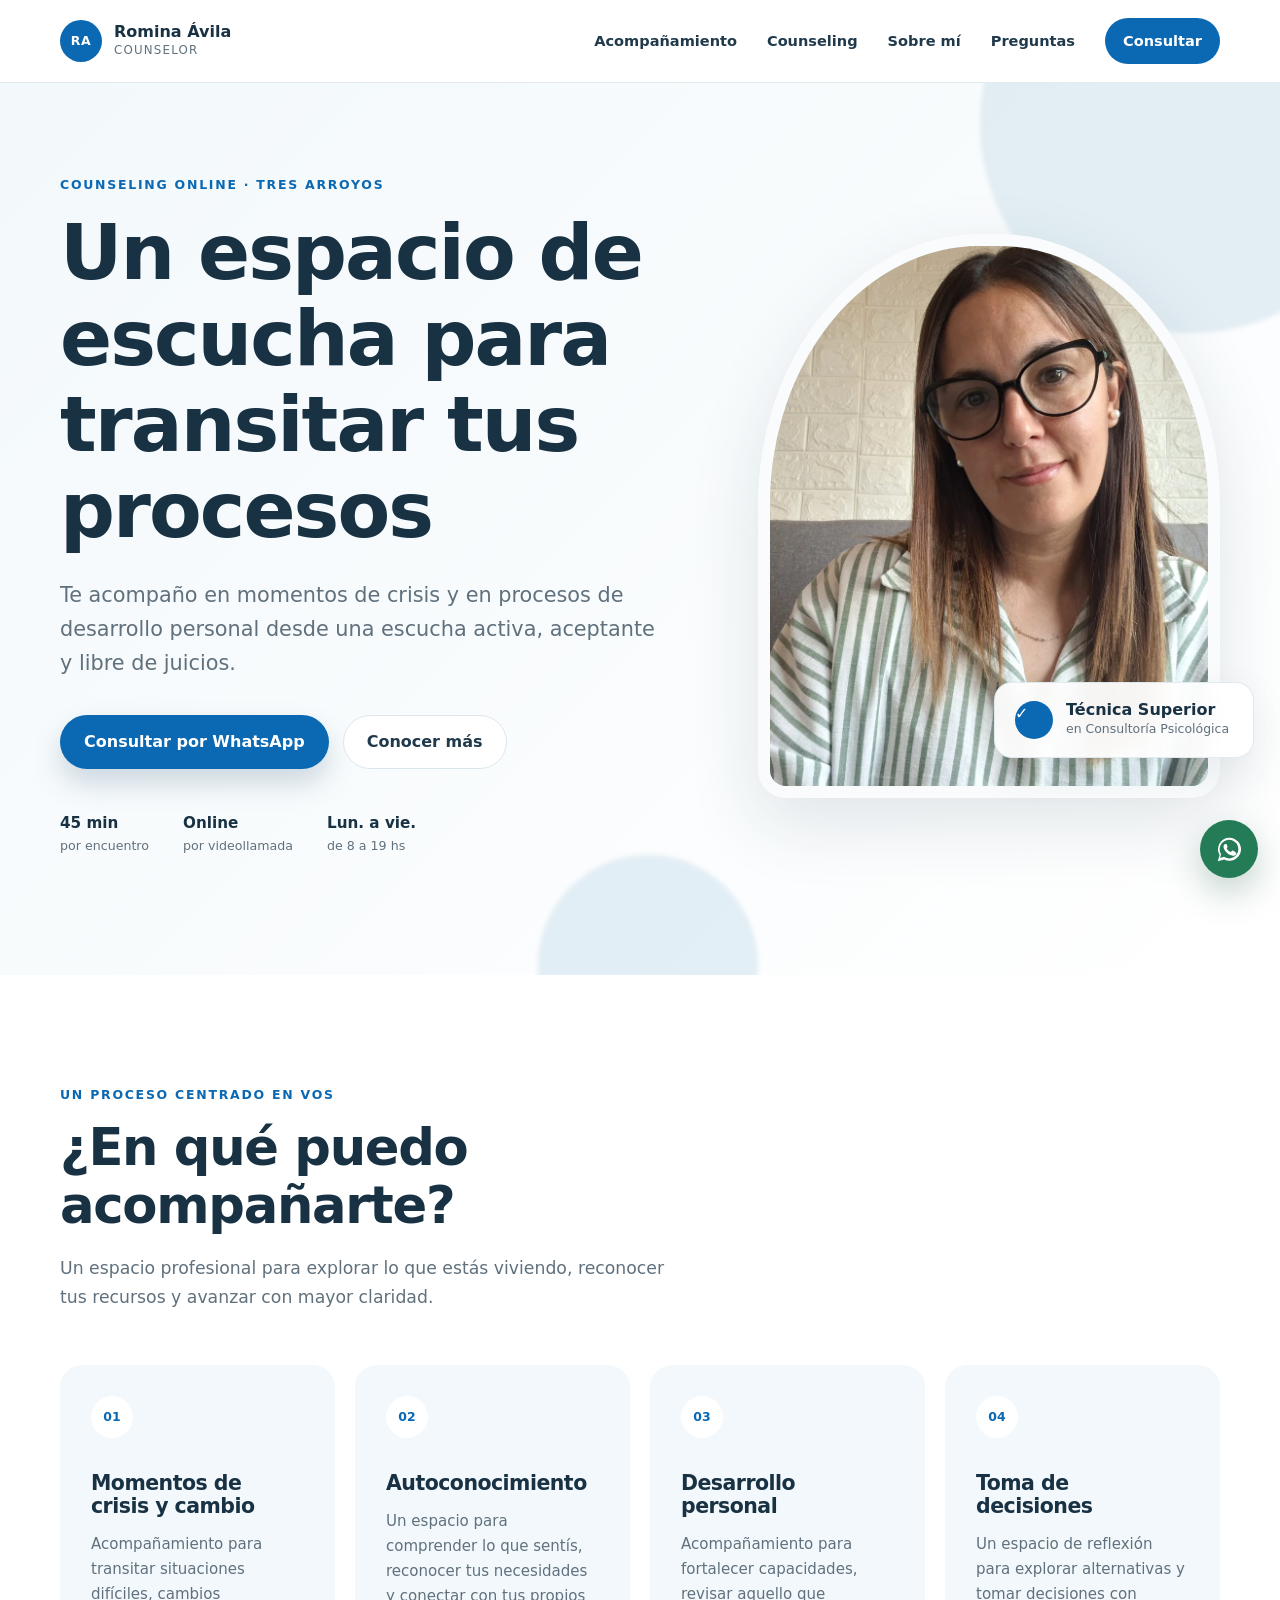
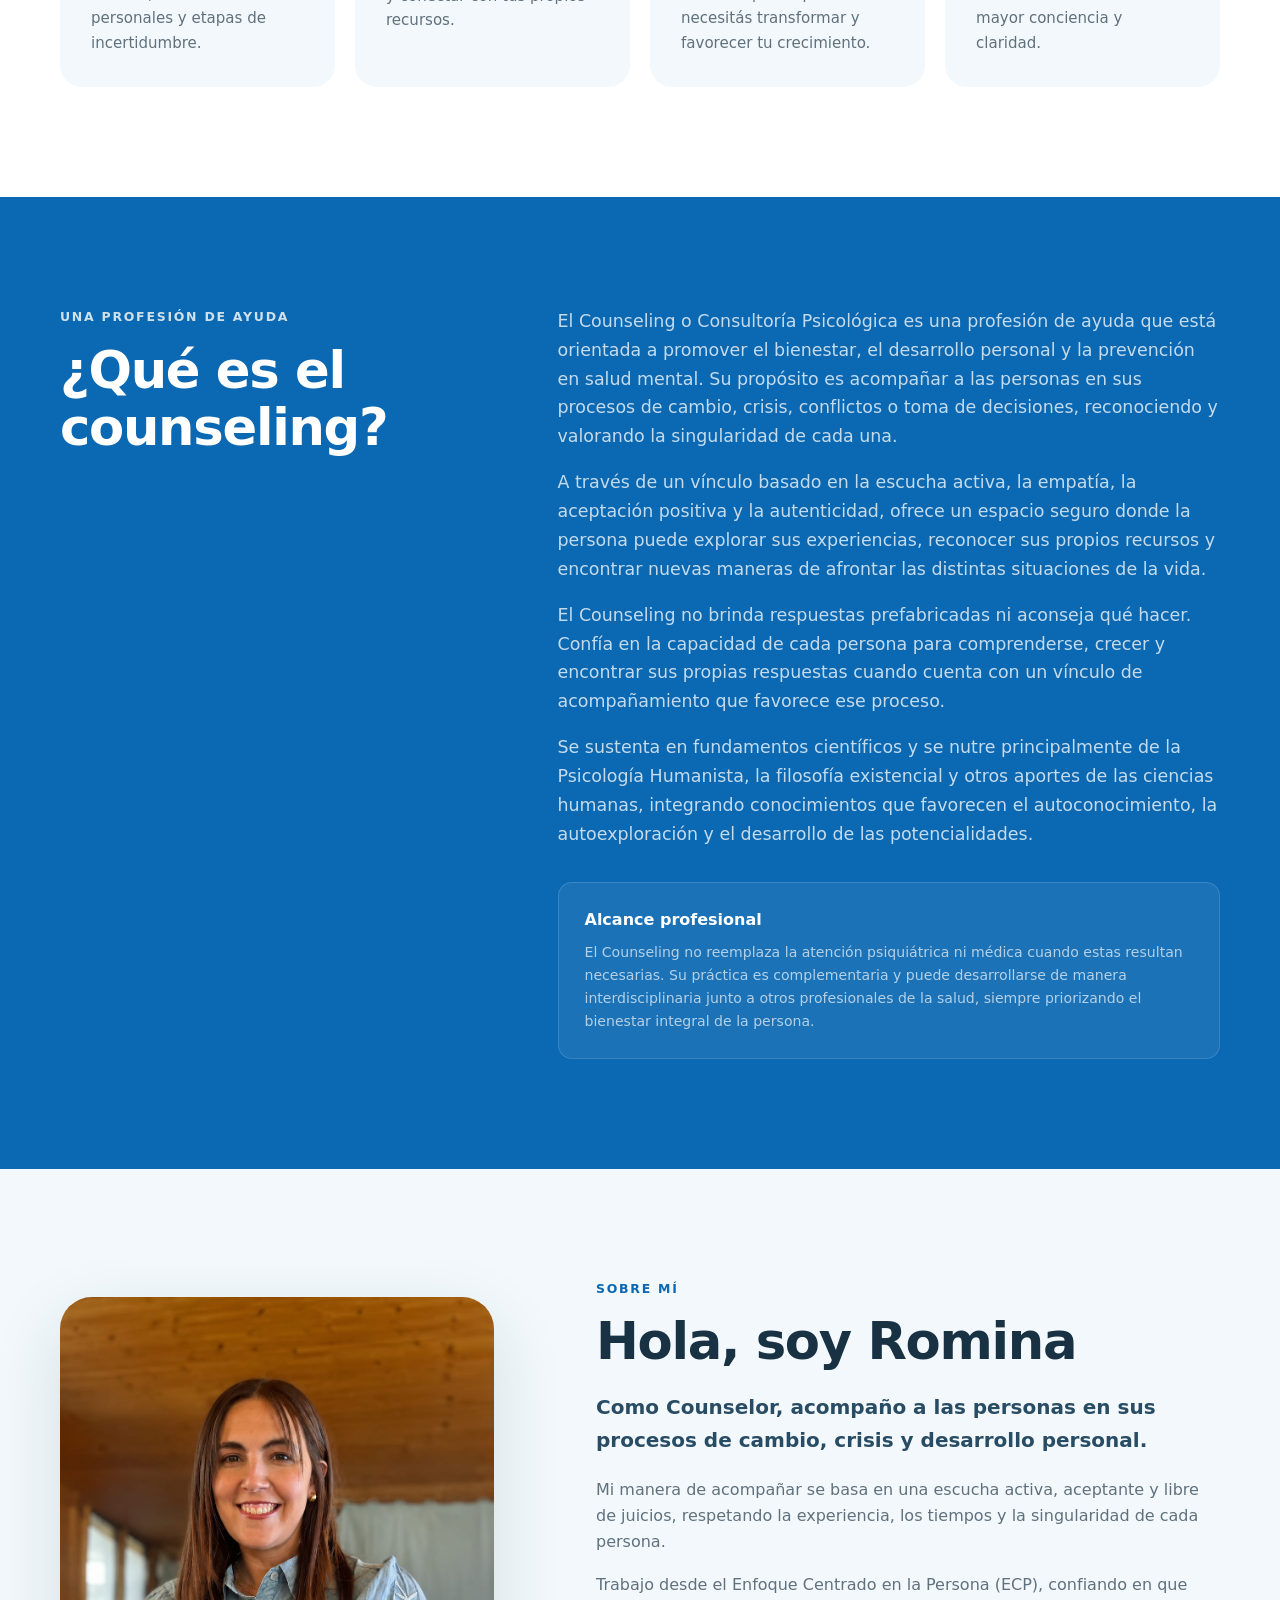
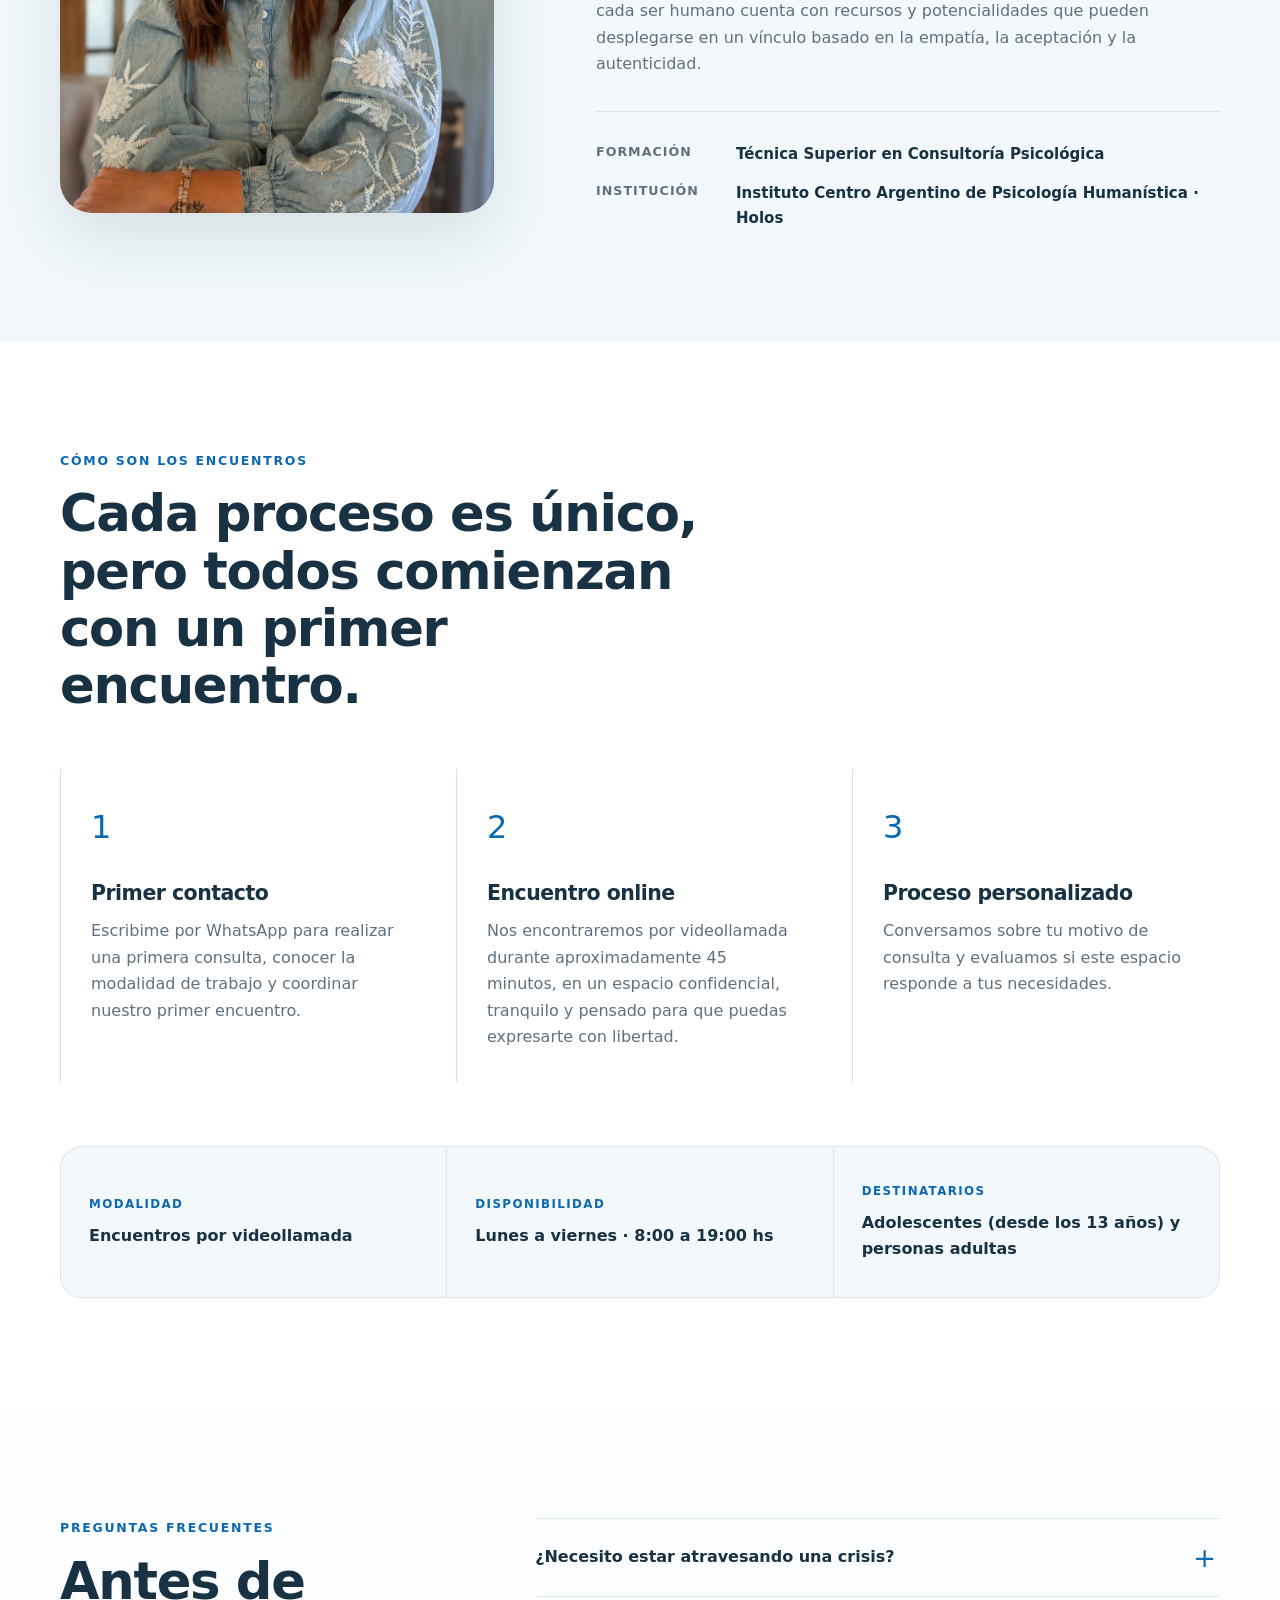
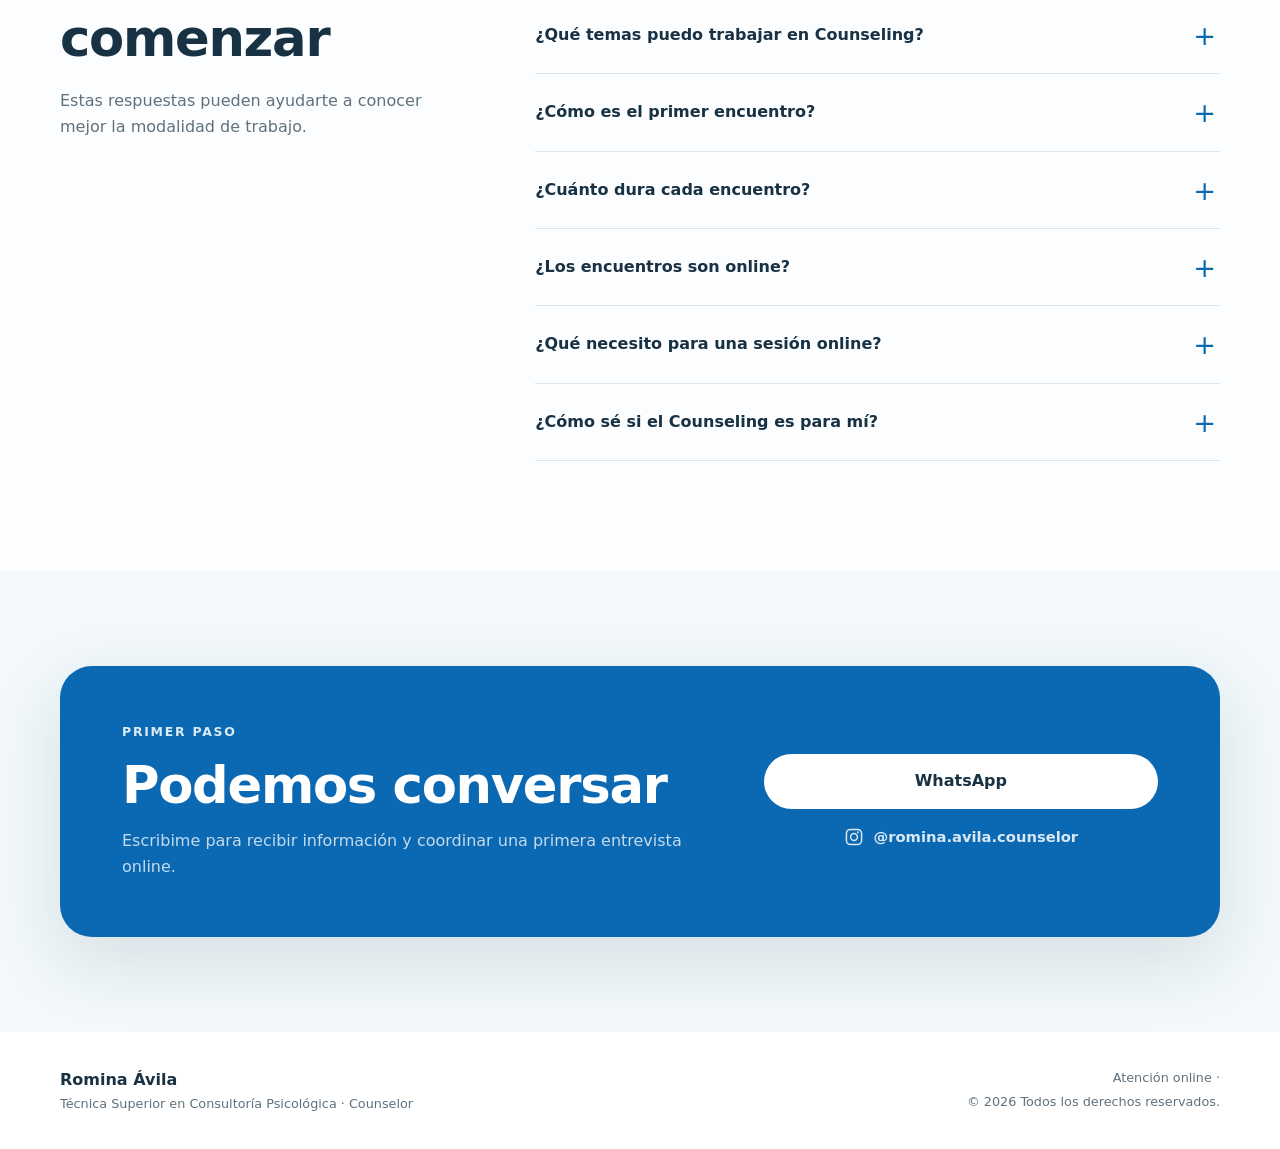
==== index.html @ b2a923d4 ""actualizacion foto"" ====
<!doctype html>
<html lang="es">

<head>
  <meta charset="utf-8">
  <meta name="viewport" content="width=device-width, initial-scale=1">
  <meta name="description"
    content="Romina Ávila, Counselor. Acompañamiento online desde el Enfoque Centrado en la Persona para procesos de crisis, autoconocimiento y desarrollo personal.">
  <meta name="theme-color" content="#315b78">

  <title>Romina Ávila | Counselor</title>

  <meta property="og:title" content="Romina Ávila | Counselor">
  <meta property="og:description"
    content="Un espacio de escucha activa, aceptante y libre de juicios. Encuentros online de 45 minutos.">
  <meta property="og:type" content="website">
  <meta property="og:image" content="assets/romina-avila.webp">

  <link rel="preload" href="assets/romina-avila.webp" as="image" type="image/webp">
  <link rel="stylesheet" href="styles.css">
  <script src="script.js" defer></script>
</head>

<body>
  <a class="skip-link" href="#contenido">Saltar al contenido</a>

  <header class="site-header" id="inicio">
    <div class="container nav-wrap">
      <a class="brand" href="#inicio" aria-label="Ir al inicio">
        <span class="brand-mark" aria-hidden="true">RA</span>
        <span>
          <strong>Romina Ávila</strong>
          <small>Counselor</small>
        </span>
      </a>

      <button class="menu-button" type="button" aria-expanded="false" aria-controls="main-nav">
        <span class="sr-only">Abrir menú</span>
        <span></span><span></span><span></span>
      </button>

      <nav class="main-nav" id="main-nav" aria-label="Navegación principal">
        <a href="#acompanamiento">Acompañamiento</a>
        <a href="#counseling">Counseling</a>
        <a href="#sobre-mi">Sobre mí</a>
        <a href="#preguntas">Preguntas</a>
        <a class="nav-cta"
          href="https://wa.me/5492983340798?text=Hola%20Romina%2C%20vi%20tu%20p%C3%A1gina%20y%20quisiera%20recibir%20informaci%C3%B3n%20sobre%20los%20encuentros%20de%20counseling."
          target="_blank" rel="noopener">Consultar</a>
      </nav>
    </div>
  </header>

  <main id="contenido">
    <section class="hero">
      <div class="hero-glow hero-glow-one" aria-hidden="true"></div>
      <div class="hero-glow hero-glow-two" aria-hidden="true"></div>

      <div class="container hero-grid">
        <div class="hero-copy">
          <p class="eyebrow">Counseling online · Tres Arroyos</p>
          <h1>Un espacio de escucha para transitar tus procesos</h1>
          <p class="hero-lead">
            Te acompaño en momentos de crisis y en procesos de desarrollo personal
            desde una escucha activa, aceptante y libre de juicios.
          </p>

          <div class="hero-actions">
            <a class="button button-primary"
              href="https://wa.me/5492983340798?text=Hola%20Romina%2C%20vi%20tu%20p%C3%A1gina%20y%20quisiera%20recibir%20informaci%C3%B3n%20sobre%20los%20encuentros%20de%20counseling."
              target="_blank" rel="noopener">
              Consultar por WhatsApp
            </a>
            <a class="button button-secondary" href="#counseling">Conocer más</a>
          </div>

          <ul class="hero-facts" aria-label="Información de los encuentros">
            <li><strong>45 min</strong><span>por encuentro</span></li>
            <li><strong>Online</strong><span>por videollamada</span></li>
            <li><strong>Lun. a vie.</strong><span>de 8 a 19 hs</span></li>
          </ul>
        </div>

        <div class="hero-photo-wrap">
          <div class="photo-frame">
            <img src="assets/romina-avila.webp" alt="Retrato profesional de Romina Ávila" width="900" height="1200">
          </div>
          <div class="credential-card">
            <span class="credential-icon" aria-hidden="true">✓</span>
            <div>
              <strong>Técnica Superior</strong>
              <span>en Consultoría Psicológica</span>
            </div>
          </div>
        </div>
      </div>
    </section>

    <section class="section" id="acompanamiento">
      <div class="container">
        <div class="section-heading">
          <p class="eyebrow">Un proceso centrado en vos</p>
          <h2>¿En qué puedo acompañarte?</h2>
          <p>
            Un espacio profesional para explorar lo que estás viviendo,
            reconocer tus recursos y avanzar con mayor claridad.
          </p>
        </div>

        <div class="cards-grid">
          <article class="support-card">
            <span class="card-number">01</span>
            <h3>Momentos de crisis y cambio</h3>
            <p>Acompañamiento para transitar situaciones difíciles, cambios personales y etapas de incertidumbre.</p>
          </article>

          <article class="support-card">
            <span class="card-number">02</span>
            <h3>Autoconocimiento</h3>
            <p>Un espacio para comprender lo que sentís, reconocer tus necesidades y conectar con tus propios recursos.
            </p>
          </article>

          <article class="support-card">
            <span class="card-number">03</span>
            <h3>Desarrollo personal</h3>
            <p>Acompañamiento para fortalecer capacidades, revisar aquello que necesitás transformar y favorecer tu
              crecimiento.</p>
          </article>

          <article class="support-card">
            <span class="card-number">04</span>
            <h3>Toma de decisiones</h3>
            <p>Un espacio de reflexión para explorar alternativas y tomar decisiones con mayor conciencia y claridad.
            </p>
          </article>
        </div>
      </div>
    </section>

    <section class="section counseling-section" id="counseling">
      <div class="container counseling-grid">
        <div>
          <p class="eyebrow">Una profesión de ayuda</p>
          <h2>¿Qué es el counseling?</h2>
        </div>

        <div class="counseling-copy">
          <p>
            El Counseling o Consultoría Psicológica es una profesión de ayuda que está orientada a promover el
            bienestar, el desarrollo personal y la prevención en salud mental. Su propósito es acompañar a las personas
            en sus procesos de cambio, crisis, conflictos o toma de decisiones, reconociendo y valorando la singularidad
            de cada una.
          </p>
          <p>
            A través de un vínculo basado en la escucha activa, la empatía, la aceptación positiva y la autenticidad,
            ofrece un espacio seguro donde la persona puede explorar sus experiencias, reconocer sus propios recursos y
            encontrar nuevas maneras de afrontar las distintas situaciones de la vida.
          </p>
          <p>
            El Counseling no brinda respuestas prefabricadas ni aconseja qué hacer. Confía en la capacidad de cada
            persona para comprenderse, crecer y encontrar sus propias respuestas cuando cuenta con un vínculo de
            acompañamiento que favorece ese proceso.
          </p>
          <p>
            Se sustenta en fundamentos científicos y se nutre principalmente de la Psicología Humanista, la filosofía
            existencial y otros aportes de las ciencias humanas, integrando conocimientos que favorecen el
            autoconocimiento, la autoexploración y el desarrollo de las potencialidades.
          </p>

          <aside class="scope-note">
            <strong>Alcance profesional</strong>
            <p>El Counseling no reemplaza la atención psiquiátrica ni médica cuando estas
              resultan necesarias. Su práctica es complementaria y puede desarrollarse de
              manera interdisciplinaria junto a otros profesionales de la salud, siempre
              priorizando el bienestar integral de la persona.</p>
          </aside>
        </div>
      </div>
    </section>

    <section class="section about-section" id="sobre-mi">
      <div class="container about-grid">
        <div class="about-photo">
          <img src="assets/sobre-mi.webp" alt="" width="900" height="1200" loading="lazy">
        </div>

        <div class="about-copy">
          <p class="eyebrow">Sobre mí</p>
          <h2>Hola, soy Romina</h2>
          <p class="about-intro">
            Como Counselor, acompaño a las personas en sus procesos de cambio, crisis
            y desarrollo personal.
          </p>
          <p>
            Mi manera de acompañar se basa en una escucha activa, aceptante y libre de
            juicios, respetando la experiencia, los tiempos y la singularidad de cada
            persona.
          </p>
          <p>
            Trabajo desde el Enfoque Centrado en la Persona (ECP), confiando en que
            cada ser humano cuenta con recursos y potencialidades que pueden
            desplegarse en un vínculo basado en la empatía, la aceptación y la
            autenticidad.
          </p>

          <div class="professional-data">
            <div>
              <span>Formación</span>
              <strong>Técnica Superior en Consultoría Psicológica</strong>
            </div>
            <div>
              <span>Institución</span>
              <strong>Instituto Centro Argentino de Psicología Humanística · Holos</strong>
            </div>

    </section>

    <section class="section process-section">
      <div class="container">
        <div class="section-heading">
          <p class="eyebrow">Cómo son los encuentros</p>
          <h2>Cada proceso es único, pero todos comienzan con un primer encuentro.</h2>
        </div>

        <div class="steps-grid">
          <article class="step">
            <span>1</span>
            <h3>Primer contacto</h3>
            <p>Escribime por WhatsApp para realizar una primera consulta, conocer la
              modalidad de trabajo y coordinar nuestro primer encuentro.</p>
          </article>
          <article class="step">
            <span>2</span>
            <h3>Encuentro online</h3>
            <p>Nos encontraremos por videollamada durante aproximadamente 45 minutos, en
              un espacio confidencial, tranquilo y pensado para que puedas expresarte con
              libertad.</p>
          </article>
          <article class="step">
            <span>3</span>
            <h3>Proceso personalizado</h3>
            <p>Conversamos sobre tu motivo de consulta y evaluamos si este espacio
              responde a tus necesidades.</p>
          </article>
        </div>

        <div class="availability">
          <div>
            <span class="availability-label">Modalidad</span>
            <strong>Encuentros por videollamada</strong>
          </div>
          <div>
            <span class="availability-label">Disponibilidad</span>
            <strong>Lunes a viernes · 8:00 a 19:00 hs</strong>
          </div>
          <div>
            <span class="availability-label">Destinatarios</span>
            <strong>Adolescentes (desde los 13 años) y personas adultas</strong>
          </div>
        </div>
      </div>
    </section>

    <section class="section faq-section" id="preguntas">
      <div class="container faq-grid">
        <div class="faq-intro">
          <p class="eyebrow">Preguntas frecuentes</p>
          <h2>Antes de comenzar</h2>
          <p>Estas respuestas pueden ayudarte a conocer mejor la modalidad de trabajo.</p>
        </div>

        <div class="faq-list">
          <details>
            <summary>¿Necesito estar atravesando una crisis?</summary>
            <p>No. No es necesario estar atravesando una crisis para iniciar un proceso de
              Counseling.
              También podés acercarte si deseas conocerte mejor, desarrollar tus recursos
              personales, fortalecer tu autoestima, mejorar tus vínculos, tomar una decisión
              importante o simplemente habitar un espacio para reflexionar sobre distintos
              aspectos de tu vida.</p>
          </details>

          <details>
            <summary>¿Qué temas puedo trabajar en Counseling?</summary>
            <p>Podes trabajar todo aquello que hoy esté generando malestar, dudas o
              simplemente el deseo de producir un cambio en tu vida.
              Algunos ejemplos son: cambios personales o laborales, conflictos en los
              vínculos, crisis vitales, procesos de duelo, autoestima, toma de decisiones,
              manejo de emociones, desarrollo personal o situaciones que necesiten un
              espacio de escucha y reflexión.
              Cada proceso es único y se adapta a las necesidades de quien consulta.</p>
          </details>

          <details>
            <summary>¿Cómo es el primer encuentro?</summary>
            <p>El primer encuentro es gratuito. Es un espacio para conocernos.
              Podrás contarme qué te está pasando, qué te motivó a consultar y qué esperás
              de este proceso. También será una oportunidad para que puedas conocer mi
              forma de trabajar y resolver todas las dudas que tengas.
              No necesitás preparar nada ni saber exactamente qué decir.</p>
          </details>
          <details>
            <summary>¿Cuánto dura cada encuentro?</summary>
            <p>Cada encuentro dura aproximadamente 45 minutos.</p>
          </details>
          <details>
            <summary>¿Los encuentros son online?</summary>
            <p>Sí. Actualmente los encuentros se realizan únicamente de manera online
              mediante videollamada.
              Esta modalidad permite que puedas acceder al acompañamiento desde
              cualquier lugar, conservando la misma calidad del vínculo y la confidencialidad
              del espacio.</p>
          </details>
          <details>
            <summary>¿Qué necesito para una sesión online?</summary>
            <p>Solo necesitás un dispositivo con conexión a internet, un lugar tranquilo donde
              puedas hablar con privacidad y un momento en el que puedas dedicarte a vos.</p>
          </details>
          <details>
            <summary>¿Cómo sé si el Counseling es para mí?</summary>
            <p>Si sentís que hay algo en tu vida que te gustaría comprender mejor, atravesar
              de otra manera o simplemente necesitás un espacio donde sentirte escuchado,
              el Counseling puede ser para vos.
              No hace falta tener todas las respuestas ni saber exactamente qué necesitás. A
              veces, dar el primer paso es simplemente animarte a conversar.</p>
          </details>

        </div>
      </div>
    </section>

    <section class="contact-section" id="contacto">
      <div class="container contact-card">
        <div>
          <p class="eyebrow eyebrow-light">Primer paso</p>
          <h2>Podemos conversar</h2>
          <p>
            Escribime para recibir información y coordinar una primera entrevista online.
          </p>
        </div>

        <div class="contact-actions">
          <a class="button button-light"
            href="https://wa.me/5492983340798?text=Hola%20Romina%2C%20vi%20tu%20p%C3%A1gina%20y%20quisiera%20recibir%20informaci%C3%B3n%20sobre%20los%20encuentros%20de%20counseling."
            target="_blank" rel="noopener">
            WhatsApp
          </a>
          <a class="instagram-link" href="https://www.instagram.com/romina.avila.counselor/" target="_blank"
            rel="noopener">
            <svg viewBox="0 0 24 24" aria-hidden="true">
              <path
                d="M7.75 2h8.5A5.75 5.75 0 0 1 22 7.75v8.5A5.75 5.75 0 0 1 16.25 22h-8.5A5.75 5.75 0 0 1 2 16.25v-8.5A5.75 5.75 0 0 1 7.75 2Zm0 1.8A3.95 3.95 0 0 0 3.8 7.75v8.5a3.95 3.95 0 0 0 3.95 3.95h8.5a3.95 3.95 0 0 0 3.95-3.95v-8.5a3.95 3.95 0 0 0-3.95-3.95h-8.5Zm8.95 1.35a1.15 1.15 0 1 1 0 2.3 1.15 1.15 0 0 1 0-2.3ZM12 7a5 5 0 1 1 0 10 5 5 0 0 1 0-10Zm0 1.8A3.2 3.2 0 1 0 12 15.2 3.2 3.2 0 0 0 12 8.8Z" />
            </svg>
            <span>@romina.avila.counselor</span>
          </a>
        </div>
      </div>
    </section>
  </main>

  <a class="whatsapp-float"
    href="https://wa.me/5492983340798?text=Hola%20Romina%2C%20vi%20tu%20p%C3%A1gina%20y%20quisiera%20recibir%20informaci%C3%B3n%20sobre%20los%20encuentros%20de%20counseling."
    target="_blank" rel="noopener" aria-label="Consultar por WhatsApp">
    <svg viewBox="0 0 32 32" aria-hidden="true">
      <path
        d="M16 3a12.6 12.6 0 0 0-10.9 19L3 29l7.2-2A12.7 12.7 0 1 0 16 3Zm0 22.9c-2 0-4-.6-5.7-1.6l-.4-.2-4.3 1.2 1.2-4.2-.3-.4A10.3 10.3 0 1 1 16 25.9Zm5.7-7.7c-.3-.2-1.9-.9-2.2-1-.3-.1-.5-.2-.7.2l-1 1.2c-.2.2-.4.2-.7.1a8.4 8.4 0 0 1-4.2-3.7c-.3-.5.3-.5.9-1.7.1-.2.1-.4 0-.6l-1-2.4c-.2-.5-.5-.5-.7-.5h-.6c-.2 0-.6.1-.9.4-.3.4-1.2 1.2-1.2 2.9s1.3 3.4 1.4 3.6c.2.2 2.5 3.8 6 5.3 2.2.9 3.1 1 4.2.8.7-.1 1.9-.8 2.2-1.5.3-.7.3-1.3.2-1.5-.1-.2-.4-.3-.7-.4Z" />
    </svg>
  </a>

  <footer class="site-footer">
    <div class="container footer-grid">
      <div>
        <strong>Romina Ávila</strong>
        <span>Técnica Superior en Consultoría Psicológica · Counselor</span>
      </div>
      <div>
        <span>Atención online · </span>
        <span>© <span id="year"></span> Todos los derechos reservados.</span>
      </div>
    </div>
  </footer>
</body>

</html>
---- styles.css ----
/* ==============================
   Romina Ávila · Sitio institucional
   ============================== */

:root {
  --blue-950: #183143;
  --blue-900: #203a4c;
  --blue-800: #294c65;
  --blue-700: #0b68b2;
  --blue-600: #0b68b2;
  --blue-200: #cfe1eb;
  --blue-100: #dceaf2;
  --blue-50: #f2f8fb;
  --white: #ffffff;
  --ink: #65b7ee;
  --muted: #60717d;
  --line: #dbe6ec;
  --shadow: 0 24px 70px rgba(32, 58, 76, 0.13);
  --shadow-soft: 0 15px 42px rgba(32, 58, 76, 0.08);
  --radius-lg: 32px;
  --radius-md: 22px;
  --radius-sm: 14px;
  --container: 1160px;
}

*,
*::before,
*::after {
  box-sizing: border-box;
}

html {
  scroll-behavior: smooth;
}

body {
  margin: 0;
  color: var(--ink);
  background: var(--white);
  font-family: Inter, ui-sans-serif, system-ui, -apple-system, BlinkMacSystemFont, "Segoe UI", sans-serif;
  line-height: 1.65;
  -webkit-font-smoothing: antialiased;
}

img {
  display: block;
  max-width: 100%;
}

a {
  color: inherit;
}

button,
a {
  -webkit-tap-highlight-color: transparent;
}

h1,
h2,
h3,
p {
  margin-top: 0;
}

h1,
h2,
h3 {
  color: var(--blue-950);
  line-height: 1.12;
  letter-spacing: -0.025em;
}

h1 {
  max-width: 780px;
  margin-bottom: 24px;
  font-size: clamp(2.8rem, 6vw, 5.7rem);
  font-weight: 720;
}

h2 {
  margin-bottom: 20px;
  font-size: clamp(2.15rem, 4vw, 3.8rem);
  font-weight: 700;
}

h3 {
  margin-bottom: 14px;
  font-size: 1.28rem;
}

p {
  color: var(--muted);
}

.container {
  width: min(calc(100% - 40px), var(--container));
  margin-inline: auto;
}

.section {
  padding: 110px 0;
}

.eyebrow {
  margin-bottom: 14px;
  color: var(--blue-700);
  font-size: 0.78rem;
  font-weight: 800;
  letter-spacing: 0.14em;
  text-transform: uppercase;
}

.eyebrow-light {
  color: var(--blue-100);
}

.sr-only {
  position: absolute;
  width: 1px;
  height: 1px;
  padding: 0;
  overflow: hidden;
  clip: rect(0, 0, 0, 0);
  white-space: nowrap;
  border: 0;
}

.skip-link {
  position: fixed;
  top: 10px;
  left: 10px;
  z-index: 999;
  padding: 10px 16px;
  color: var(--white);
  background: var(--blue-950);
  border-radius: 10px;
  transform: translateY(-150%);
}

.skip-link:focus {
  transform: translateY(0);
}

/* Header */

.site-header {
  position: sticky;
  top: 0;
  z-index: 100;
  border-bottom: 1px solid rgba(219, 230, 236, 0.78);
  background: rgba(255, 255, 255, 0.9);
  backdrop-filter: blur(16px);
}

.nav-wrap {
  min-height: 82px;
  display: flex;
  align-items: center;
  justify-content: space-between;
}

.brand {
  display: inline-flex;
  align-items: center;
  gap: 12px;
  color: var(--blue-950);
  text-decoration: none;
}

.brand-mark {
  width: 42px;
  height: 42px;
  display: grid;
  place-items: center;
  color: var(--white);
  background: var(--blue-700);
  border-radius: 50%;
  font-size: 0.78rem;
  font-weight: 800;
  letter-spacing: 0.05em;
}

.brand strong,
.brand small {
  display: block;
}

.brand strong {
  line-height: 1.2;
}

.brand small {
  color: var(--muted);
  font-size: 0.74rem;
  letter-spacing: 0.1em;
  text-transform: uppercase;
}

.main-nav {
  display: flex;
  align-items: center;
  gap: 30px;
}

.main-nav a {
  color: var(--blue-900);
  font-size: 0.91rem;
  font-weight: 650;
  text-decoration: none;
}

.main-nav a:not(.nav-cta):hover {
  color: var(--blue-600);
}

.main-nav .nav-cta {
  padding: 11px 18px;
  color: var(--white);
  background: var(--blue-700);
  border-radius: 999px;
}

.menu-button {
  display: none;
  width: 44px;
  height: 44px;
  border: 0;
  background: transparent;
  cursor: pointer;
}

.menu-button span:not(.sr-only) {
  width: 24px;
  height: 2px;
  display: block;
  margin: 5px auto;
  background: var(--blue-950);
  transition: transform 0.2s ease, opacity 0.2s ease;
}

/* Hero */

.hero {
  position: relative;
  overflow: hidden;
  padding: 92px 0 118px;
  background:
    linear-gradient(135deg, rgba(242, 248, 251, 0.95), rgba(255, 255, 255, 0.96));
}

.hero-grid {
  position: relative;
  z-index: 2;
  display: grid;
  grid-template-columns: 1.08fr 0.82fr;
  align-items: center;
  gap: clamp(50px, 7vw, 100px);
}

.hero-lead {
  max-width: 680px;
  margin-bottom: 34px;
  font-size: clamp(1.08rem, 2vw, 1.3rem);
}

.hero-actions {
  display: flex;
  flex-wrap: wrap;
  gap: 14px;
}

.button {
  min-height: 52px;
  display: inline-flex;
  align-items: center;
  justify-content: center;
  padding: 13px 23px;
  border: 1px solid transparent;
  border-radius: 999px;
  font-weight: 760;
  text-decoration: none;
  transition: transform 0.2s ease, box-shadow 0.2s ease, background 0.2s ease;
}

.button:hover {
  transform: translateY(-2px);
}

.button-primary {
  color: var(--white);
  background: var(--blue-700);
  box-shadow: 0 14px 28px rgba(49, 91, 120, 0.22);
}

.button-primary:hover {
  background: var(--blue-800);
  box-shadow: 0 18px 34px rgba(49, 91, 120, 0.3);
}

.button-secondary {
  color: var(--blue-900);
  background: var(--white);
  border-color: var(--line);
}

.hero-facts {
  display: flex;
  gap: 34px;
  margin: 42px 0 0;
  padding: 0;
  list-style: none;
}

.hero-facts li {
  display: grid;
}

.hero-facts strong {
  color: var(--blue-950);
  font-size: 0.95rem;
}

.hero-facts span {
  color: var(--muted);
  font-size: 0.79rem;
}

.hero-photo-wrap {
  position: relative;
}

.photo-frame {
  position: relative;
  aspect-ratio: 0.82;
  overflow: hidden;
  background: var(--blue-100);
  border: 12px solid rgba(255, 255, 255, 0.82);
  border-radius: 48% 48% 28px 28px;
  box-shadow: var(--shadow);
}

.photo-frame img {
  width: 100%;
  height: 100%;
  object-fit: cover;
  object-position: 50% 30%;
}

.credential-card {
  position: absolute;
  right: -34px;
  bottom: 40px;
  min-width: 260px;
  display: flex;
  align-items: center;
  gap: 13px;
  padding: 17px 20px;
  background: rgba(255, 255, 255, 0.94);
  border: 1px solid rgba(219, 230, 236, 0.84);
  border-radius: 18px;
  box-shadow: var(--shadow-soft);
  backdrop-filter: blur(10px);
}

.credential-icon {
  width: 38px;
  height: 38px;
  display: grid;
  flex: 0 0 auto;
  place-items: center;
  color: var(--white);
  background: var(--blue-700);
  border-radius: 50%;
  font-weight: 900;
}

.credential-card strong,
.credential-card span {
  display: block;
}

.credential-card strong {
  color: var(--blue-950);
  line-height: 1.2;
}

.credential-card div > span {
  color: var(--muted);
  font-size: 0.78rem;
}

.hero-glow {
  position: absolute;
  border-radius: 50%;
  filter: blur(2px);
  pointer-events: none;
}

.hero-glow-one {
  width: 420px;
  height: 420px;
  top: -170px;
  right: -120px;
  background: rgba(207, 225, 235, 0.54);
}

.hero-glow-two {
  width: 220px;
  height: 220px;
  bottom: -100px;
  left: 42%;
  background: rgba(220, 234, 242, 0.78);
}

/* Generic sections */

.section-heading {
  max-width: 700px;
  margin-bottom: 54px;
}

.section-heading > p:last-child {
  max-width: 620px;
  font-size: 1.08rem;
}

.cards-grid {
  display: grid;
  grid-template-columns: repeat(4, 1fr);
  gap: 20px;
}

.support-card {
  min-height: 290px;
  padding: 30px;
  background: var(--blue-50);
  border: 1px solid transparent;
  border-radius: var(--radius-md);
  transition: transform 0.25s ease, border-color 0.25s ease, box-shadow 0.25s ease;
}

.support-card:hover {
  transform: translateY(-5px);
  border-color: var(--blue-200);
  box-shadow: var(--shadow-soft);
}

.card-number {
  width: 42px;
  height: 42px;
  display: grid;
  place-items: center;
  margin-bottom: 34px;
  color: var(--blue-700);
  background: var(--white);
  border-radius: 50%;
  font-size: 0.78rem;
  font-weight: 850;
}

.support-card p {
  margin-bottom: 0;
  font-size: 0.94rem;
}

/* Counseling */

.counseling-section {
  color: var(--white);
  background: var(--blue-600);
}

.counseling-section h2 {
  color: var(--white);
}

.counseling-section .eyebrow {
  color: var(--blue-200);
}

.counseling-grid {
  display: grid;
  grid-template-columns: 0.75fr 1.25fr;
  gap: 100px;
}

.counseling-copy > p {
  color: rgba(255, 255, 255, 0.76);
  font-size: 1.09rem;
}

.scope-note {
  margin-top: 34px;
  padding: 24px 26px;
  background: rgba(255, 255, 255, 0.07);
  border: 1px solid rgba(255, 255, 255, 0.13);
  border-radius: var(--radius-sm);
}

.scope-note strong {
  color: var(--white);
}

.scope-note p {
  margin: 7px 0 0;
  color: rgba(255, 255, 255, 0.67);
  font-size: 0.88rem;
}

/* About */

.about-section {
  background: var(--blue-50);
}

.about-grid {
  display: grid;
  grid-template-columns: 0.82fr 1.18fr;
  align-items: center;
  gap: clamp(55px, 8vw, 110px);
}

.about-photo {
  aspect-ratio: 0.84;
  overflow: hidden;
  border-radius: var(--radius-lg);
  box-shadow: var(--shadow);
}

.about-photo img {
  width: 100%;
  height: 100%;
  object-fit: cover;
  object-position: 50% 27%;
}

.about-intro {
  color: var(--blue-800);
  font-size: 1.25rem;
  font-weight: 560;
}

.professional-data {
  display: grid;
  gap: 14px;
  margin-top: 34px;
  padding-top: 30px;
  border-top: 1px solid var(--line);
}

.professional-data div {
  display: grid;
  grid-template-columns: 120px 1fr;
  gap: 20px;
}

.professional-data span {
  color: var(--muted);
  font-size: 0.79rem;
  font-weight: 800;
  letter-spacing: 0.08em;
  text-transform: uppercase;
}

.professional-data strong {
  color: var(--blue-950);
  font-size: 0.94rem;
}

/* Process */

.steps-grid {
  display: grid;
  grid-template-columns: repeat(3, 1fr);
  gap: 28px;
}

.step {
  position: relative;
  padding: 32px 30px;
  border-left: 1px solid var(--blue-200);
}

.step > span {
  display: inline-block;
  margin-bottom: 28px;
  color: var(--blue-600);
  font-size: 2rem;
  font-weight: 300;
}

.step p {
  margin-bottom: 0;
}

.availability {
  display: grid;
  grid-template-columns: repeat(3, 1fr);
  gap: 1px;
  margin-top: 64px;
  overflow: hidden;
  background: var(--line);
  border: 1px solid var(--line);
  border-radius: var(--radius-md);
}

.availability > div {
  min-height: 150px;
  display: flex;
  flex-direction: column;
  justify-content: center;
  padding: 28px;
  background: var(--blue-50);
}

.availability-label {
  margin-bottom: 8px;
  color: var(--blue-600);
  font-size: 0.74rem;
  font-weight: 850;
  letter-spacing: 0.12em;
  text-transform: uppercase;
}

.availability strong {
  color: var(--blue-950);
}

.availability small {
  margin-top: 5px;
  color: var(--muted);
}

/* FAQ */

.faq-section {
  background: #fbfdfe;
}

.faq-grid {
  display: grid;
  grid-template-columns: 0.72fr 1.28fr;
  align-items: start;
  gap: 90px;
}

.faq-intro {
  position: sticky;
  top: 125px;
}

.faq-list {
  border-top: 1px solid var(--line);
}

.faq-list details {
  border-bottom: 1px solid var(--line);
}

.faq-list summary {
  position: relative;
  padding: 25px 48px 25px 0;
  color: var(--blue-950);
  font-weight: 720;
  cursor: pointer;
  list-style: none;
}

.faq-list summary::-webkit-details-marker {
  display: none;
}

.faq-list summary::after {
  content: "+";
  position: absolute;
  top: 17px;
  right: 4px;
  color: var(--blue-600);
  font-size: 1.7rem;
  font-weight: 300;
}

.faq-list details[open] summary::after {
  content: "−";
}

.faq-list details p {
  max-width: 680px;
  margin: -4px 0 24px;
  padding-right: 38px;
}

/* Contact */

.contact-section {
  padding: 95px 0;
  background: var(--blue-50);
}

.contact-card {
  display: grid;
  grid-template-columns: 1.2fr 0.8fr;
  align-items: center;
  gap: 50px;
  padding: 56px 62px;
  color: var(--white);
  background: var(--blue-700);
  border-radius: var(--radius-lg);
  box-shadow: var(--shadow);
}

.contact-card h2 {
  margin-bottom: 14px;
  color: var(--white);
}

.contact-card p:not(.eyebrow) {
  max-width: 600px;
  margin-bottom: 0;
  color: rgba(255, 255, 255, 0.76);
}

.contact-actions {
  display: grid;
  justify-items: stretch;
  gap: 16px;
}

.button-light {
  color: var(--blue-950);
  background: var(--white);
}

.instagram-link {
  display: inline-flex;
  align-items: center;
  justify-content: center;
  gap: 10px;
  color: rgba(255, 255, 255, 0.85);
  font-size: 0.92rem;
  font-weight: 700;
  text-align: center;
  text-decoration: none;
}

.instagram-link svg {
  width: 20px;
  height: 20px;
  fill: currentColor;
  flex-shrink: 0;
}

/* Footer */

.site-footer {
  padding: 35px 0;
  background: var(--white);
}

.footer-grid {
  display: flex;
  justify-content: space-between;
  gap: 30px;
}

.footer-grid > div {
  display: grid;
}

.footer-grid strong {
  color: var(--blue-950);
}

.footer-grid span {
  color: var(--muted);
  font-size: 0.8rem;
}

.footer-grid > div:last-child {
  text-align: right;
}

/* Floating WhatsApp */

.whatsapp-float {
  position: fixed;
  right: 22px;
  bottom: 22px;
  z-index: 80;
  width: 58px;
  height: 58px;
  display: grid;
  place-items: center;
  color: var(--white);
  background: #247c57;
  border-radius: 50%;
  box-shadow: 0 14px 34px rgba(22, 85, 57, 0.26);
  transition: transform 0.2s ease;
}

.whatsapp-float:hover {
  transform: scale(1.06);
}

.whatsapp-float svg {
  width: 29px;
  height: 29px;
  fill: currentColor;
}

/* Responsive */

@media (max-width: 980px) {
  .section {
    padding: 88px 0;
  }

  .menu-button {
    display: block;
  }

  .main-nav {
    position: absolute;
    top: 82px;
    right: 20px;
    left: 20px;
    display: none;
    align-items: stretch;
    padding: 18px;
    background: var(--white);
    border: 1px solid var(--line);
    border-radius: 18px;
    box-shadow: var(--shadow);
  }

  .main-nav.is-open {
    display: grid;
  }

  .main-nav a {
    padding: 10px 12px;
  }

  .main-nav .nav-cta {
    margin-top: 6px;
    text-align: center;
  }

  .hero {
    padding-top: 68px;
  }

  .hero-grid,
  .about-grid,
  .counseling-grid,
  .faq-grid,
  .contact-card {
    grid-template-columns: 1fr;
  }

  .hero-copy {
    max-width: 760px;
  }

  .hero-photo-wrap {
    width: min(100%, 620px);
    margin-inline: auto;
  }

  .credential-card {
    right: 18px;
  }

  .cards-grid {
    grid-template-columns: repeat(2, 1fr);
  }

  .counseling-grid,
  .faq-grid {
    gap: 38px;
  }

  .faq-intro {
    position: static;
  }

  .about-photo {
    width: min(100%, 590px);
  }

  .contact-card {
    padding: 48px;
  }
}

@media (max-width: 720px) {
  .container {
    width: min(calc(100% - 28px), var(--container));
  }

  .section {
    padding: 72px 0;
  }

  .nav-wrap {
    min-height: 74px;
  }

  .main-nav {
    top: 74px;
    right: 14px;
    left: 14px;
  }

  .hero {
    padding: 56px 0 82px;
  }

  h1 {
    font-size: clamp(2.55rem, 13vw, 4.1rem);
  }

  h2 {
    font-size: clamp(2rem, 10vw, 3rem);
  }

  .hero-actions {
    align-items: stretch;
    flex-direction: column;
  }

  .button {
    width: 100%;
  }

  .hero-facts {
    display: grid;
    grid-template-columns: repeat(3, 1fr);
    gap: 12px;
  }

  .hero-facts li {
    padding: 12px 10px;
    background: rgba(255, 255, 255, 0.72);
    border: 1px solid var(--line);
    border-radius: 12px;
  }

  .hero-facts span {
    line-height: 1.3;
  }

  .photo-frame {
    border-width: 8px;
    border-radius: 44% 44% 22px 22px;
  }

  .credential-card {
    right: 12px;
    bottom: 18px;
    min-width: 0;
    max-width: calc(100% - 24px);
  }

  .cards-grid,
  .steps-grid,
  .availability {
    grid-template-columns: 1fr;
  }

  .support-card {
    min-height: 0;
  }

  .step {
    padding: 26px 24px;
  }

  .availability {
    gap: 1px;
  }

  .professional-data div {
    grid-template-columns: 1fr;
    gap: 5px;
  }

  .contact-section {
    padding: 58px 0;
  }

  .contact-card {
    gap: 34px;
    padding: 38px 25px;
    border-radius: 24px;
  }

  .footer-grid {
    display: grid;
  }

  .footer-grid > div:last-child {
    text-align: left;
  }

  .whatsapp-float {
    right: 16px;
    bottom: 16px;
    width: 54px;
    height: 54px;
  }
}

@media (prefers-reduced-motion: reduce) {
  html {
    scroll-behavior: auto;
  }

  *,
  *::before,
  *::after {
    transition-duration: 0.01ms !important;
    animation-duration: 0.01ms !important;
    animation-iteration-count: 1 !important;
  }
}
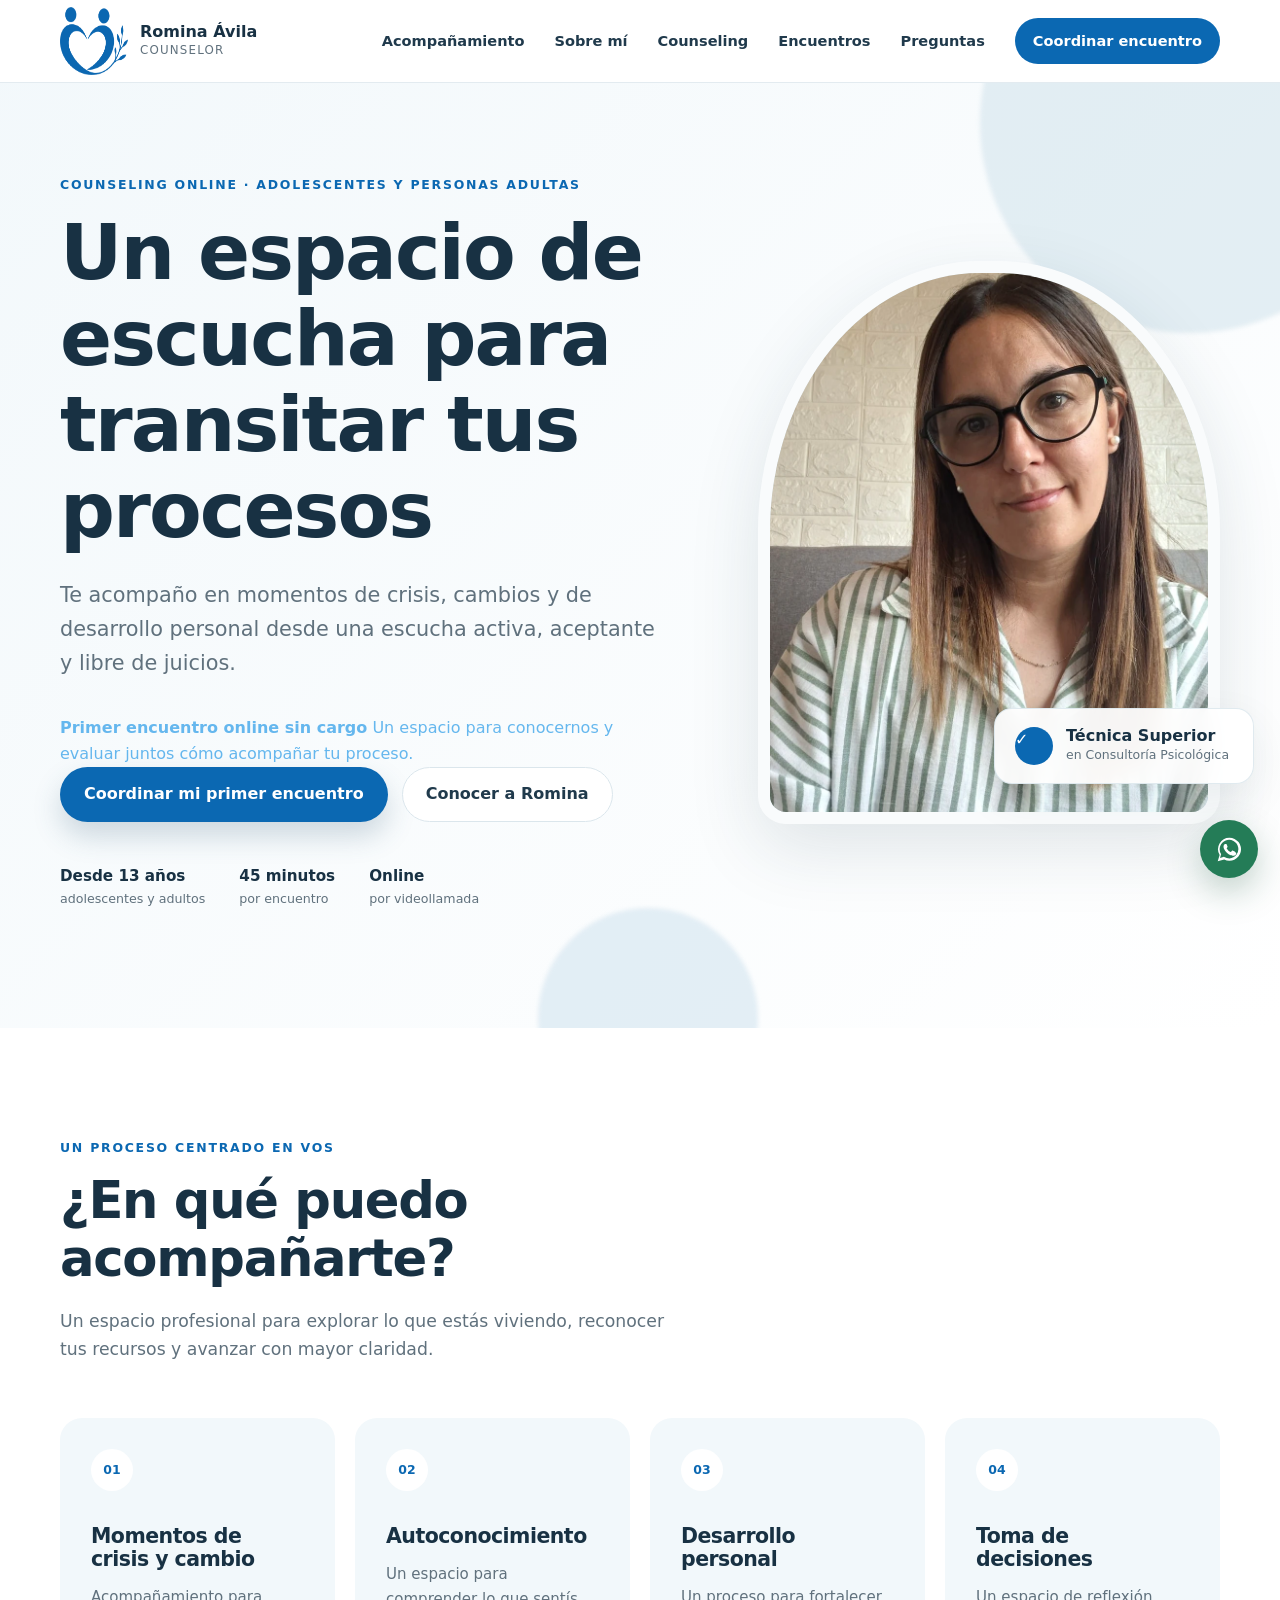
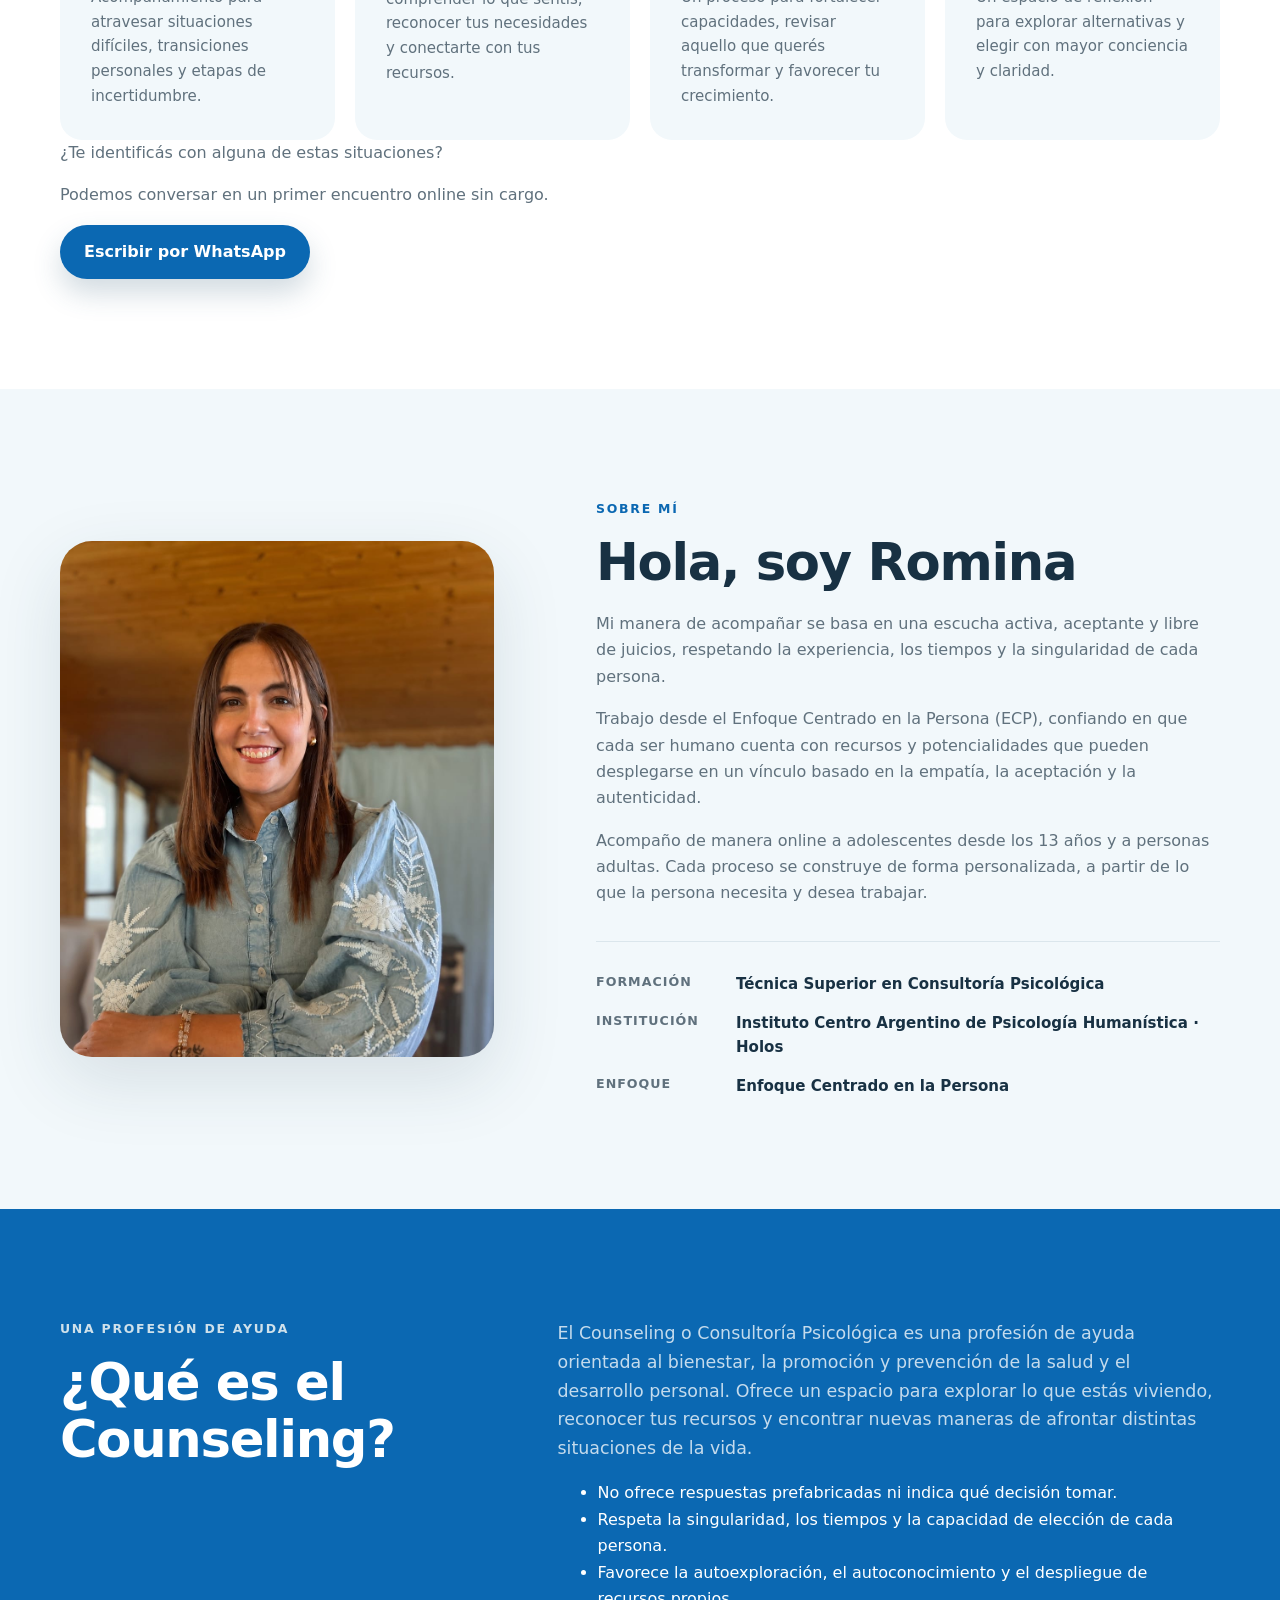
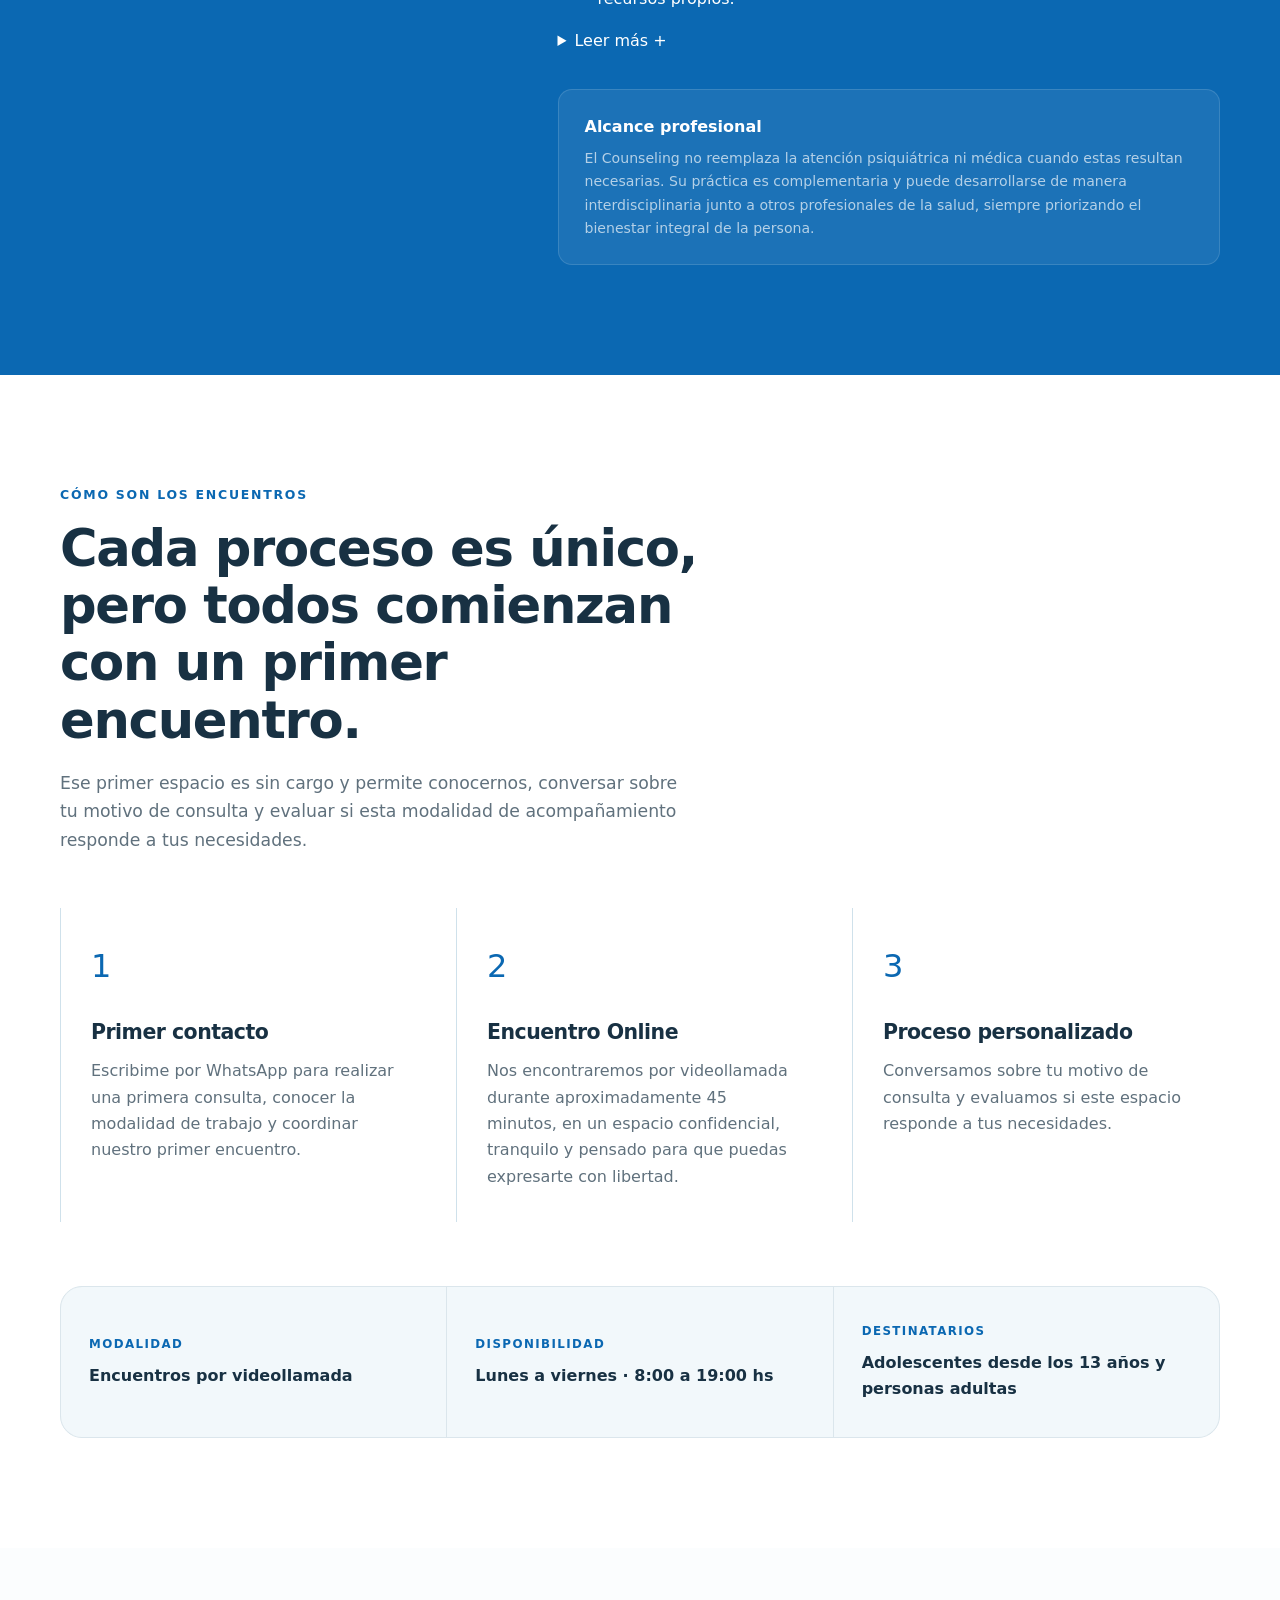
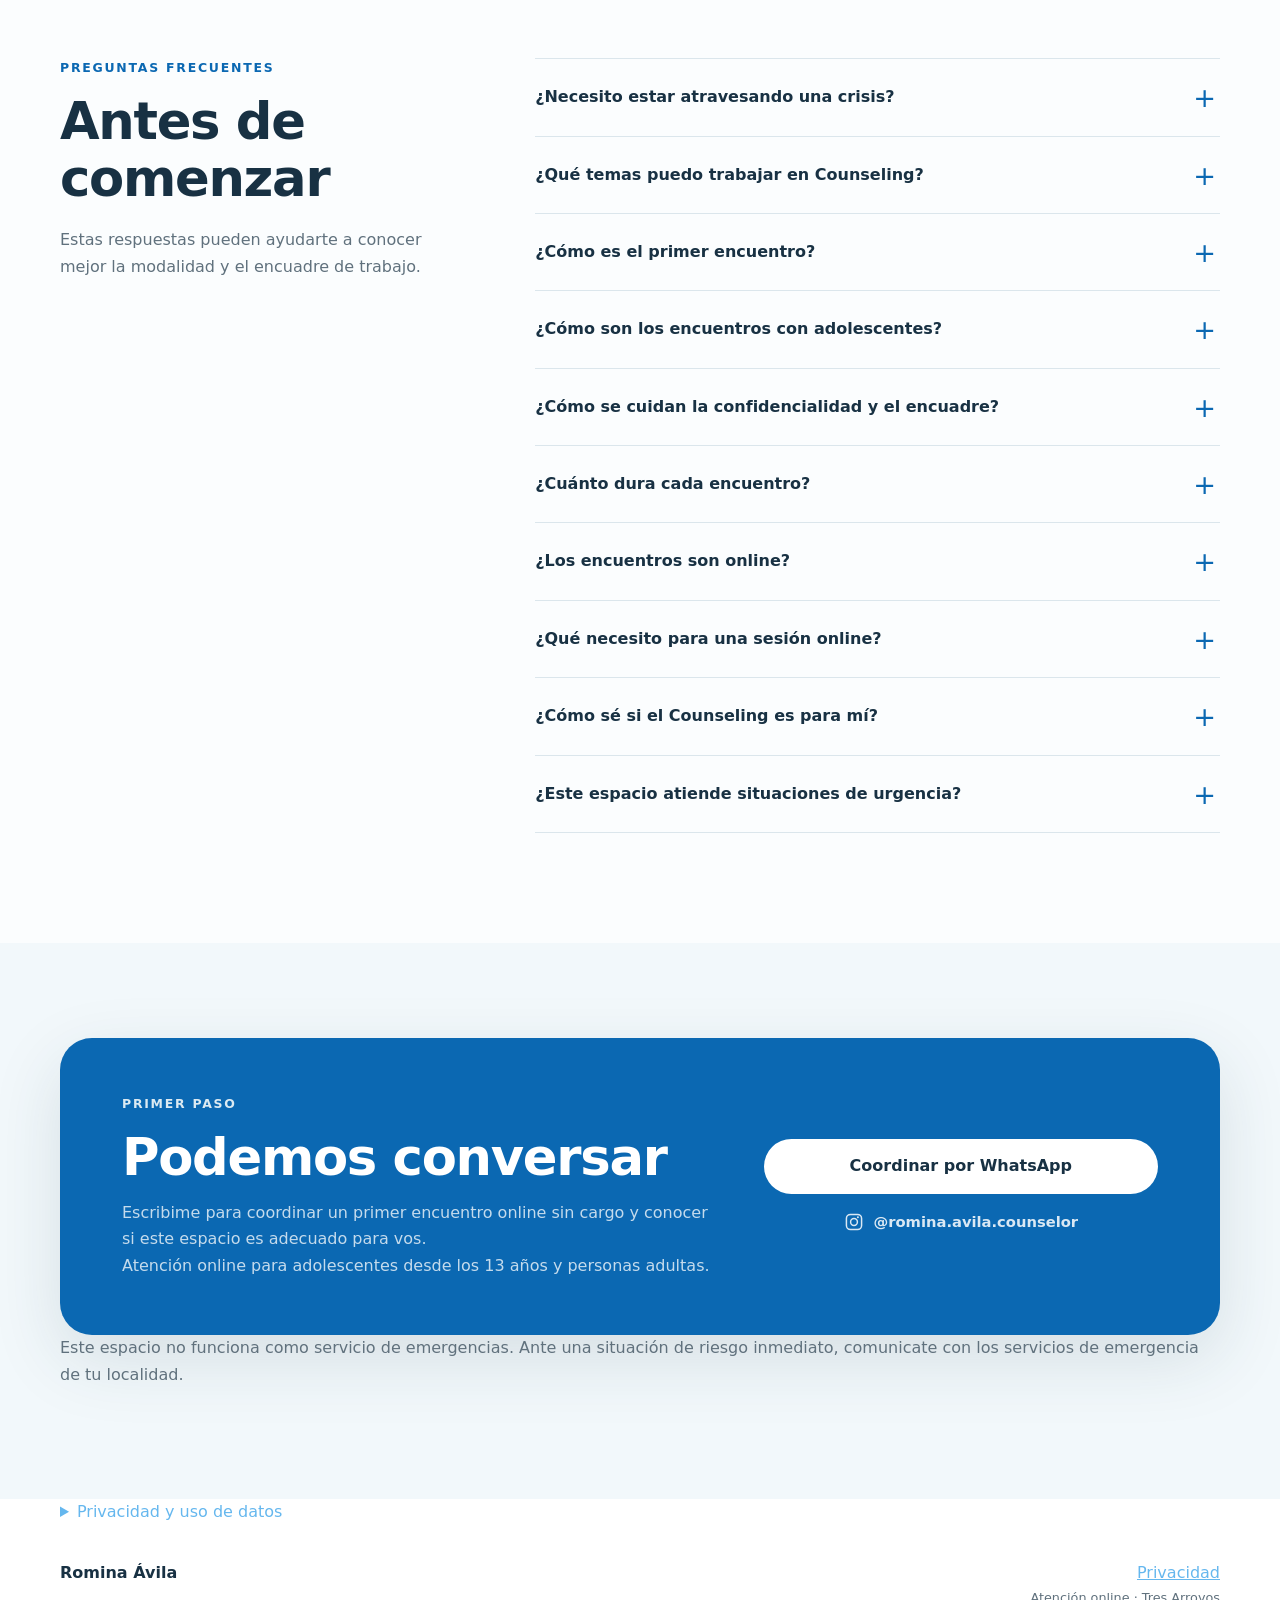
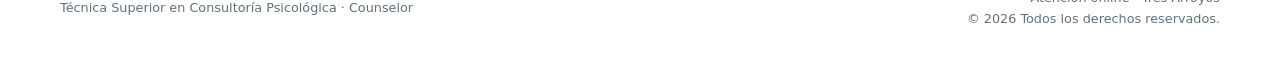
==== commit 92e8d3cf: ""cambios Romy"" ====
--- a/index.html
+++ b/index.html
@@ -4,21 +4,59 @@
 <head>
   <meta charset="utf-8">
   <meta name="viewport" content="width=device-width, initial-scale=1">
+
+  <title>Counseling online para adolescentes y adultos | Romina Ávila</title>
+
   <meta name="description"
-    content="Romina Ávila, Counselor. Acompañamiento online desde el Enfoque Centrado en la Persona para procesos de crisis, autoconocimiento y desarrollo personal.">
-  <meta name="theme-color" content="#315b78">
-
-  <title>Romina Ávila | Counselor</title>
-
-  <meta property="og:title" content="Romina Ávila | Counselor">
+    content="Counseling online para adolescentes desde los 13 años y personas adultas. Primer encuentro sin cargo con Romina Ávila, Técnica Superior en Consultoría Psicológica.">
+  <meta name="robots" content="index, follow">
+  <meta name="theme-color" content="#0b68b2">
+
+  <link rel="canonical" href="https://romina-avila-counselor.com.ar/">
+
+  <meta property="og:locale" content="es_AR">
+  <meta property="og:type" content="website">
+  <meta property="og:site_name" content="Romina Ávila Counselor">
+  <meta property="og:title" content="Counseling online para adolescentes y adultos | Romina Ávila">
   <meta property="og:description"
-    content="Un espacio de escucha activa, aceptante y libre de juicios. Encuentros online de 45 minutos.">
-  <meta property="og:type" content="website">
-  <meta property="og:image" content="assets/romina-avila.webp">
+    content="Un espacio online de escucha y acompañamiento. Primer encuentro sin cargo para adolescentes desde los 13 años y personas adultas.">
+  <meta property="og:url" content="https://romina-avila-counselor.com.ar/">
+  <meta property="og:image" content="https://romina-avila-counselor.com.ar/assets/romina-avila.webp">
+  <meta property="og:image:alt" content="Retrato profesional de Romina Ávila, Counselor">
+
+  <meta name="twitter:card" content="summary_large_image">
+  <meta name="twitter:title" content="Counseling online | Romina Ávila">
+  <meta name="twitter:description"
+    content="Acompañamiento online para adolescentes desde los 13 años y personas adultas. Primer encuentro sin cargo.">
+  <meta name="twitter:image" content="https://romina-avila-counselor.com.ar/assets/romina-avila.webp">
 
   <link rel="preload" href="assets/romina-avila.webp" as="image" type="image/webp">
   <link rel="stylesheet" href="styles.css">
   <script src="script.js" defer></script>
+
+  <script type="application/ld+json">
+    {
+      "@context": "https://schema.org",
+      "@type": "ProfessionalService",
+      "name": "Romina Ávila Counselor",
+      "url": "https://romina-avila-counselor.com.ar/",
+      "image": "https://romina-avila-counselor.com.ar/assets/romina-avila.webp",
+      "description": "Counseling online para adolescentes desde los 13 años y personas adultas.",
+      "serviceType": "Counseling online",
+      "areaServed": {
+        "@type": "Country",
+        "name": "Argentina"
+      },
+      "founder": {
+        "@type": "Person",
+        "name": "Romina Ávila",
+        "jobTitle": "Counselor - Técnica Superior en Consultoría Psicológica"
+      },
+      "sameAs": [
+        "https://www.instagram.com/romina.avila.counselor/"
+      ]
+    }
+  </script>
 </head>
 
 <body>
@@ -27,7 +65,8 @@
   <header class="site-header" id="inicio">
     <div class="container nav-wrap">
       <a class="brand" href="#inicio" aria-label="Ir al inicio">
-        <span class="brand-mark" aria-hidden="true">RA</span>
+        <img class="brand-logo" src="./assets/logo.webp" alt="Logo de Romina Ávila Counselor" width="68" height="68">
+
         <span>
           <strong>Romina Ávila</strong>
           <small>Counselor</small>
@@ -36,48 +75,61 @@
 
       <button class="menu-button" type="button" aria-expanded="false" aria-controls="main-nav">
         <span class="sr-only">Abrir menú</span>
-        <span></span><span></span><span></span>
+        <span></span>
+        <span></span>
+        <span></span>
       </button>
 
       <nav class="main-nav" id="main-nav" aria-label="Navegación principal">
         <a href="#acompanamiento">Acompañamiento</a>
+        <a href="#sobre-mi">Sobre mí</a>
         <a href="#counseling">Counseling</a>
-        <a href="#sobre-mi">Sobre mí</a>
+        <a href="#encuentros">Encuentros</a>
         <a href="#preguntas">Preguntas</a>
+
         <a class="nav-cta"
-          href="https://wa.me/5492983340798?text=Hola%20Romina%2C%20vi%20tu%20p%C3%A1gina%20y%20quisiera%20recibir%20informaci%C3%B3n%20sobre%20los%20encuentros%20de%20counseling."
-          target="_blank" rel="noopener">Consultar</a>
+          href="https://wa.me/5492983340798?text=Hola%20Romina%2C%20vi%20tu%20p%C3%A1gina%20y%20quisiera%20coordinar%20el%20primer%20encuentro%20gratuito."
+          target="_blank" rel="noopener">
+          Coordinar encuentro
+        </a>
       </nav>
     </div>
   </header>
 
   <main id="contenido">
-    <section class="hero">
+    <section class="hero" aria-labelledby="hero-title">
       <div class="hero-glow hero-glow-one" aria-hidden="true"></div>
       <div class="hero-glow hero-glow-two" aria-hidden="true"></div>
 
       <div class="container hero-grid">
         <div class="hero-copy">
-          <p class="eyebrow">Counseling online · Tres Arroyos</p>
-          <h1>Un espacio de escucha para transitar tus procesos</h1>
+          <p class="eyebrow">Counseling online · Adolescentes y personas adultas</p>
+          <h1 id="hero-title">Un espacio de escucha para transitar tus procesos</h1>
+
           <p class="hero-lead">
-            Te acompaño en momentos de crisis y en procesos de desarrollo personal
+            Te acompaño en momentos de crisis, cambios y de desarrollo personal 
             desde una escucha activa, aceptante y libre de juicios.
           </p>
+
+          <div class="hero-highlight" aria-label="Información del primer encuentro">
+            <strong>Primer encuentro online sin cargo</strong>
+            <span>Un espacio para conocernos y evaluar juntos cómo acompañar tu proceso.</span>
+          </div>
 
           <div class="hero-actions">
             <a class="button button-primary"
-              href="https://wa.me/5492983340798?text=Hola%20Romina%2C%20vi%20tu%20p%C3%A1gina%20y%20quisiera%20recibir%20informaci%C3%B3n%20sobre%20los%20encuentros%20de%20counseling."
+              href="https://wa.me/5492983340798?text=Hola%20Romina%2C%20vi%20tu%20p%C3%A1gina%20y%20quisiera%20coordinar%20el%20primer%20encuentro%20gratuito."
               target="_blank" rel="noopener">
-              Consultar por WhatsApp
+              Coordinar mi primer encuentro
             </a>
-            <a class="button button-secondary" href="#counseling">Conocer más</a>
+
+            <a class="button button-secondary" href="#sobre-mi">Conocer a Romina</a>
           </div>
 
           <ul class="hero-facts" aria-label="Información de los encuentros">
-            <li><strong>45 min</strong><span>por encuentro</span></li>
+            <li><strong>Desde 13 años</strong><span>adolescentes y adultos</span></li>
+            <li><strong>45 minutos</strong><span>por encuentro</span></li>
             <li><strong>Online</strong><span>por videollamada</span></li>
-            <li><strong>Lun. a vie.</strong><span>de 8 a 19 hs</span></li>
           </ul>
         </div>
 
@@ -85,6 +137,7 @@
           <div class="photo-frame">
             <img src="assets/romina-avila.webp" alt="Retrato profesional de Romina Ávila" width="900" height="1200">
           </div>
+
           <div class="credential-card">
             <span class="credential-icon" aria-hidden="true">✓</span>
             <div>
@@ -96,13 +149,13 @@
       </div>
     </section>
 
-    <section class="section" id="acompanamiento">
+    <section class="section support-section" id="acompanamiento" aria-labelledby="support-title">
       <div class="container">
         <div class="section-heading">
           <p class="eyebrow">Un proceso centrado en vos</p>
-          <h2>¿En qué puedo acompañarte?</h2>
+          <h2 id="support-title">¿En qué puedo acompañarte?</h2>
           <p>
-            Un espacio profesional para explorar lo que estás viviendo,
+            Un espacio profesional para explorar lo que estás viviendo, 
             reconocer tus recursos y avanzar con mayor claridad.
           </p>
         </div>
@@ -111,62 +164,139 @@
           <article class="support-card">
             <span class="card-number">01</span>
             <h3>Momentos de crisis y cambio</h3>
-            <p>Acompañamiento para transitar situaciones difíciles, cambios personales y etapas de incertidumbre.</p>
+            <p>Acompañamiento para atravesar situaciones difíciles, transiciones personales y etapas de incertidumbre.</p>
           </article>
 
           <article class="support-card">
             <span class="card-number">02</span>
             <h3>Autoconocimiento</h3>
-            <p>Un espacio para comprender lo que sentís, reconocer tus necesidades y conectar con tus propios recursos.
-            </p>
+            <p>Un espacio para comprender lo que sentís, reconocer tus necesidades y conectarte con tus recursos.</p>
           </article>
 
           <article class="support-card">
             <span class="card-number">03</span>
             <h3>Desarrollo personal</h3>
-            <p>Acompañamiento para fortalecer capacidades, revisar aquello que necesitás transformar y favorecer tu
-              crecimiento.</p>
+            <p>Un proceso para fortalecer capacidades, revisar aquello que querés transformar y favorecer tu crecimiento.</p>
           </article>
 
           <article class="support-card">
             <span class="card-number">04</span>
             <h3>Toma de decisiones</h3>
-            <p>Un espacio de reflexión para explorar alternativas y tomar decisiones con mayor conciencia y claridad.
-            </p>
-          </article>
-        </div>
-      </div>
-    </section>
-
-    <section class="section counseling-section" id="counseling">
+            <p>Un espacio de reflexión para explorar alternativas y elegir con mayor conciencia y claridad.</p>
+          </article>
+        </div>
+
+        <div class="inline-cta">
+          <div>
+            <p class="inline-cta-title">¿Te identificás con alguna de estas situaciones?</p>
+            <p>Podemos conversar en un primer encuentro online sin cargo.</p>
+          </div>
+
+          <a class="button button-primary"
+            href="https://wa.me/5492983340798?text=Hola%20Romina%2C%20me%20identifiqu%C3%A9%20con%20algunas%20de%20las%20situaciones%20de%20tu%20p%C3%A1gina%20y%20quisiera%20coordinar%20el%20primer%20encuentro%20gratuito."
+            target="_blank" rel="noopener">
+            Escribir por WhatsApp
+          </a>
+        </div>
+      </div>
+    </section>
+
+    <section class="section about-section" id="sobre-mi" aria-labelledby="about-title">
+      <div class="container about-grid">
+        <div class="about-photo">
+          <img src="assets/sobre-mi.webp" alt="Romina Ávila en un espacio de escucha profesional" width="900"
+            height="1200" loading="lazy">
+        </div>
+
+        <div class="about-copy">
+          <p class="eyebrow">Sobre mí</p>
+          <h2 id="about-title">Hola, soy Romina</h2>
+
+          <p>
+            Mi manera de acompañar se basa en una escucha activa, aceptante y libre de juicios, 
+            respetando la experiencia, los tiempos y la singularidad de cada persona.
+          </p>
+
+          <p>
+            Trabajo desde el Enfoque Centrado en la Persona (ECP), 
+            confiando en que cada ser humano cuenta con recursos y potencialidades 
+            que pueden desplegarse en un vínculo basado en la empatía, la aceptación y la autenticidad.
+          </p>
+
+          <p>
+            Acompaño de manera online a adolescentes desde los 13 años y a personas adultas.
+            Cada proceso se construye de forma personalizada, a partir de lo que la persona
+            necesita y desea trabajar.
+          </p>
+
+          <div class="professional-data">
+            <div>
+              <span>Formación</span>
+              <strong>Técnica Superior en Consultoría Psicológica</strong>
+            </div>
+
+            <div>
+              <span>Institución</span>
+              <strong>Instituto Centro Argentino de Psicología Humanística · Holos</strong>
+            </div>
+
+            <div>
+              <span>Enfoque</span>
+              <strong>Enfoque Centrado en la Persona</strong>
+            </div>
+          </div>
+        </div>
+      </div>
+    </section>
+
+    <section class="section counseling-section" id="counseling" aria-labelledby="counseling-title">
       <div class="container counseling-grid">
         <div>
           <p class="eyebrow">Una profesión de ayuda</p>
-          <h2>¿Qué es el counseling?</h2>
+          <h2 id="counseling-title">¿Qué es el Counseling?</h2>
         </div>
 
         <div class="counseling-copy">
-          <p>
-            El Counseling o Consultoría Psicológica es una profesión de ayuda que está orientada a promover el
-            bienestar, el desarrollo personal y la prevención en salud mental. Su propósito es acompañar a las personas
-            en sus procesos de cambio, crisis, conflictos o toma de decisiones, reconociendo y valorando la singularidad
-            de cada una.
-          </p>
-          <p>
-            A través de un vínculo basado en la escucha activa, la empatía, la aceptación positiva y la autenticidad,
-            ofrece un espacio seguro donde la persona puede explorar sus experiencias, reconocer sus propios recursos y
-            encontrar nuevas maneras de afrontar las distintas situaciones de la vida.
-          </p>
-          <p>
-            El Counseling no brinda respuestas prefabricadas ni aconseja qué hacer. Confía en la capacidad de cada
-            persona para comprenderse, crecer y encontrar sus propias respuestas cuando cuenta con un vínculo de
-            acompañamiento que favorece ese proceso.
-          </p>
-          <p>
-            Se sustenta en fundamentos científicos y se nutre principalmente de la Psicología Humanista, la filosofía
-            existencial y otros aportes de las ciencias humanas, integrando conocimientos que favorecen el
-            autoconocimiento, la autoexploración y el desarrollo de las potencialidades.
-          </p>
+          <p class="counseling-lead">
+            El Counseling o Consultoría Psicológica es una profesión de ayuda orientada
+            al bienestar, la promoción y prevención de la salud y el desarrollo personal. 
+            Ofrece un espacio para explorar lo que estás viviendo, 
+            reconocer tus recursos y encontrar nuevas maneras de afrontar distintas situaciones de la vida.
+          </p>
+
+          <ul class="counseling-points">
+            <li>No ofrece respuestas prefabricadas ni indica qué decisión tomar.</li>
+            <li>Respeta la singularidad, los tiempos y la capacidad de elección de cada persona.</li>
+            <li>Favorece la autoexploración, el autoconocimiento y el despliegue de recursos propios.</li>
+          </ul>
+
+          <details class="read-more">
+            <summary>
+              <span class="read-more-label">Leer más</span>
+              <span class="read-more-icon" aria-hidden="true">+</span>
+            </summary>
+
+            <div class="read-more-content">
+              <p>
+                A través de un vínculo basado en la escucha activa, la empatía,
+                la aceptación positiva y la autenticidad, el Counseling facilita
+                un espacio seguro donde la persona puede expresar su experiencia
+                y comprenderse con mayor profundidad.
+              </p>
+
+              <p>
+                La tarea del counselor no consiste en dirigir la vida de quien consulta,
+                sino en acompañar un proceso que permita reconocer necesidades,
+                posibilidades y recursos para tomar decisiones de manera más consciente.
+              </p>
+
+              <p>
+                Se nutre principalmente de la Psicología Humanista, la filosofía existencial
+                y otros aportes de las ciencias humanas vinculados con el desarrollo de las
+                potencialidades personales.
+              </p>
+            </div>
+          </details>
 
           <aside class="scope-note">
             <strong>Alcance profesional</strong>
@@ -179,69 +309,34 @@
       </div>
     </section>
 
-    <section class="section about-section" id="sobre-mi">
-      <div class="container about-grid">
-        <div class="about-photo">
-          <img src="assets/sobre-mi.webp" alt="" width="900" height="1200" loading="lazy">
-        </div>
-
-        <div class="about-copy">
-          <p class="eyebrow">Sobre mí</p>
-          <h2>Hola, soy Romina</h2>
-          <p class="about-intro">
-            Como Counselor, acompaño a las personas en sus procesos de cambio, crisis
-            y desarrollo personal.
-          </p>
-          <p>
-            Mi manera de acompañar se basa en una escucha activa, aceptante y libre de
-            juicios, respetando la experiencia, los tiempos y la singularidad de cada
-            persona.
-          </p>
-          <p>
-            Trabajo desde el Enfoque Centrado en la Persona (ECP), confiando en que
-            cada ser humano cuenta con recursos y potencialidades que pueden
-            desplegarse en un vínculo basado en la empatía, la aceptación y la
-            autenticidad.
-          </p>
-
-          <div class="professional-data">
-            <div>
-              <span>Formación</span>
-              <strong>Técnica Superior en Consultoría Psicológica</strong>
-            </div>
-            <div>
-              <span>Institución</span>
-              <strong>Instituto Centro Argentino de Psicología Humanística · Holos</strong>
-            </div>
-
-    </section>
-
-    <section class="section process-section">
+    <section class="section process-section" id="encuentros" aria-labelledby="process-title">
       <div class="container">
         <div class="section-heading">
           <p class="eyebrow">Cómo son los encuentros</p>
-          <h2>Cada proceso es único, pero todos comienzan con un primer encuentro.</h2>
+          <h2 id="process-title">Cada proceso es único, pero todos comienzan con un primer encuentro.</h2>
+          <p>
+            Ese primer espacio es sin cargo y permite conocernos, conversar sobre tu motivo
+            de consulta y evaluar si esta modalidad de acompañamiento responde a tus necesidades.
+          </p>
         </div>
 
         <div class="steps-grid">
           <article class="step">
             <span>1</span>
             <h3>Primer contacto</h3>
-            <p>Escribime por WhatsApp para realizar una primera consulta, conocer la
-              modalidad de trabajo y coordinar nuestro primer encuentro.</p>
-          </article>
+            <p>Escribime por WhatsApp para realizar una primera consulta, conocer la modalidad de trabajo y coordinar nuestro primer encuentro.</p>
+          </article>
+
           <article class="step">
             <span>2</span>
-            <h3>Encuentro online</h3>
-            <p>Nos encontraremos por videollamada durante aproximadamente 45 minutos, en
-              un espacio confidencial, tranquilo y pensado para que puedas expresarte con
-              libertad.</p>
-          </article>
+            <h3>Encuentro Online</h3>
+            <p>Nos encontraremos por videollamada durante aproximadamente 45 minutos, en un espacio confidencial, tranquilo y pensado para que puedas expresarte con libertad.</p>
+          </article>
+
           <article class="step">
             <span>3</span>
             <h3>Proceso personalizado</h3>
-            <p>Conversamos sobre tu motivo de consulta y evaluamos si este espacio
-              responde a tus necesidades.</p>
+            <p>Conversamos sobre tu motivo de consulta y evaluamos si este espacio responde a tus necesidades.</p>
           </article>
         </div>
 
@@ -250,102 +345,149 @@
             <span class="availability-label">Modalidad</span>
             <strong>Encuentros por videollamada</strong>
           </div>
+
           <div>
             <span class="availability-label">Disponibilidad</span>
             <strong>Lunes a viernes · 8:00 a 19:00 hs</strong>
           </div>
+
           <div>
             <span class="availability-label">Destinatarios</span>
-            <strong>Adolescentes (desde los 13 años) y personas adultas</strong>
-          </div>
-        </div>
-      </div>
-    </section>
-
-    <section class="section faq-section" id="preguntas">
+            <strong>Adolescentes desde los 13 años y personas adultas</strong>
+          </div>
+        </div>
+      </div>
+    </section>
+
+    <section class="section faq-section" id="preguntas" aria-labelledby="faq-title">
       <div class="container faq-grid">
         <div class="faq-intro">
           <p class="eyebrow">Preguntas frecuentes</p>
-          <h2>Antes de comenzar</h2>
-          <p>Estas respuestas pueden ayudarte a conocer mejor la modalidad de trabajo.</p>
+          <h2 id="faq-title">Antes de comenzar</h2>
+          <p>Estas respuestas pueden ayudarte a conocer mejor la modalidad y el encuadre de trabajo.</p>
         </div>
 
         <div class="faq-list">
           <details>
             <summary>¿Necesito estar atravesando una crisis?</summary>
-            <p>No. No es necesario estar atravesando una crisis para iniciar un proceso de
-              Counseling.
-              También podés acercarte si deseas conocerte mejor, desarrollar tus recursos
-              personales, fortalecer tu autoestima, mejorar tus vínculos, tomar una decisión
-              importante o simplemente habitar un espacio para reflexionar sobre distintos
-              aspectos de tu vida.</p>
+            <p>
+              No. También podés iniciar un proceso si deseás conocerte mejor, desarrollar
+              tus recursos personales, fortalecer tu autoestima, revisar tus vínculos,
+              tomar una decisión importante o contar con un espacio para reflexionar sobre
+              distintos aspectos de tu vida.
+            </p>
           </details>
 
           <details>
             <summary>¿Qué temas puedo trabajar en Counseling?</summary>
-            <p>Podes trabajar todo aquello que hoy esté generando malestar, dudas o
-              simplemente el deseo de producir un cambio en tu vida.
-              Algunos ejemplos son: cambios personales o laborales, conflictos en los
-              vínculos, crisis vitales, procesos de duelo, autoestima, toma de decisiones,
-              manejo de emociones, desarrollo personal o situaciones que necesiten un
-              espacio de escucha y reflexión.
-              Cada proceso es único y se adapta a las necesidades de quien consulta.</p>
+            <p>
+              Podés trabajar aquello que hoy esté generando malestar, dudas o el deseo de
+              producir un cambio. Por ejemplo: cambios personales o laborales, conflictos
+              en los vínculos, crisis vitales, procesos de duelo, autoestima, toma de
+              decisiones, manejo de emociones o desarrollo personal. Cada proceso es único
+              y se adapta a las necesidades de quien consulta.
+            </p>
           </details>
 
           <details>
             <summary>¿Cómo es el primer encuentro?</summary>
-            <p>El primer encuentro es gratuito. Es un espacio para conocernos.
+            <p>
+              El primer encuentro es gratuito y funciona como un espacio para conocernos.
               Podrás contarme qué te está pasando, qué te motivó a consultar y qué esperás
-              de este proceso. También será una oportunidad para que puedas conocer mi
-              forma de trabajar y resolver todas las dudas que tengas.
-              No necesitás preparar nada ni saber exactamente qué decir.</p>
-          </details>
+              del proceso. También podrás conocer mi forma de trabajar y resolver tus dudas.
+              No necesitás preparar nada ni saber exactamente qué decir.
+            </p>
+          </details>
+
+          <details>
+            <summary>¿Cómo son los encuentros con adolescentes?</summary>
+            <p>
+              Trabajo con adolescentes a partir de los 13 años. Cada situación es única,
+              por eso, antes de comenzar, realizo una primera entrevista con los adultos
+              responsables y el/la adolescente para conocer el motivo de consulta y acordar
+              la mejor forma de acompañar el proceso. El espacio es confidencial, para que
+              pueda expresarse con libertad. El acompañamiento comienza solo cuando el/la
+              adolescente también desea participar.
+            </p>
+          </details>
+
+          <details>
+            <summary>¿Cómo se cuidan la confidencialidad y el encuadre?</summary>
+            <p>
+              Lo conversado durante los encuentros se trata de manera confidencial, dentro
+              de los límites éticos y legales de la práctica profesional. Al comenzar,
+              acordamos la modalidad, los horarios y las condiciones del proceso. Si la
+              situación requiere otro tipo de atención o un trabajo interdisciplinario,
+              lo conversaremos para orientar una derivación adecuada.
+            </p>
+          </details>
+
           <details>
             <summary>¿Cuánto dura cada encuentro?</summary>
             <p>Cada encuentro dura aproximadamente 45 minutos.</p>
           </details>
+
           <details>
             <summary>¿Los encuentros son online?</summary>
-            <p>Sí. Actualmente los encuentros se realizan únicamente de manera online
-              mediante videollamada.
-              Esta modalidad permite que puedas acceder al acompañamiento desde
-              cualquier lugar, conservando la misma calidad del vínculo y la confidencialidad
-              del espacio.</p>
-          </details>
+            <p>
+              Sí. Actualmente se realizan mediante videollamada. Esta modalidad permite
+              acceder al acompañamiento desde cualquier lugar, procurando cuidar la calidad
+              del vínculo y la privacidad del espacio.
+            </p>
+          </details>
+
           <details>
             <summary>¿Qué necesito para una sesión online?</summary>
-            <p>Solo necesitás un dispositivo con conexión a internet, un lugar tranquilo donde
-              puedas hablar con privacidad y un momento en el que puedas dedicarte a vos.</p>
-          </details>
+            <p>
+              Un dispositivo con conexión a internet, un lugar tranquilo donde puedas
+              hablar con privacidad y un momento en el que puedas dedicarte al encuentro
+              sin interrupciones.
+            </p>
+          </details>
+
           <details>
             <summary>¿Cómo sé si el Counseling es para mí?</summary>
-            <p>Si sentís que hay algo en tu vida que te gustaría comprender mejor, atravesar
-              de otra manera o simplemente necesitás un espacio donde sentirte escuchado,
-              el Counseling puede ser para vos.
-              No hace falta tener todas las respuestas ni saber exactamente qué necesitás. A
-              veces, dar el primer paso es simplemente animarte a conversar.</p>
-          </details>
-
-        </div>
-      </div>
-    </section>
-
-    <section class="contact-section" id="contacto">
+            <p>
+              Si hay algo en tu vida que te gustaría comprender mejor, transitar de otra
+              manera o necesitás un espacio donde sentirte escuchado/a, el Counseling puede
+              ser una alternativa. El primer encuentro permite evaluar juntos si esta
+              modalidad responde a lo que necesitás.
+            </p>
+          </details>
+
+          <details>
+            <summary>¿Este espacio atiende situaciones de urgencia?</summary>
+            <p>
+              No. Este acompañamiento no funciona como servicio de emergencias ni de
+              atención inmediata. Ante una situación de riesgo o urgencia, comunicate con
+              los servicios de emergencia o con un centro de salud de tu localidad.
+            </p>
+          </details>
+        </div>
+      </div>
+    </section>
+
+    <section class="contact-section" id="contacto" aria-labelledby="contact-title">
       <div class="container contact-card">
         <div>
           <p class="eyebrow eyebrow-light">Primer paso</p>
-          <h2>Podemos conversar</h2>
+          <h2 id="contact-title">Podemos conversar</h2>
           <p>
-            Escribime para recibir información y coordinar una primera entrevista online.
+            Escribime para coordinar un primer encuentro online sin cargo y conocer
+            si este espacio es adecuado para vos.
+          </p>
+          <p class="contact-small">
+            Atención online para adolescentes desde los 13 años y personas adultas.
           </p>
         </div>
 
         <div class="contact-actions">
           <a class="button button-light"
-            href="https://wa.me/5492983340798?text=Hola%20Romina%2C%20vi%20tu%20p%C3%A1gina%20y%20quisiera%20recibir%20informaci%C3%B3n%20sobre%20los%20encuentros%20de%20counseling."
+            href="https://wa.me/5492983340798?text=Hola%20Romina%2C%20vi%20tu%20p%C3%A1gina%20y%20quisiera%20coordinar%20el%20primer%20encuentro%20gratuito."
             target="_blank" rel="noopener">
-            WhatsApp
+            Coordinar por WhatsApp
           </a>
+
           <a class="instagram-link" href="https://www.instagram.com/romina.avila.counselor/" target="_blank"
             rel="noopener">
             <svg viewBox="0 0 24 24" aria-hidden="true">
@@ -356,12 +498,38 @@
           </a>
         </div>
       </div>
+
+      <p class="emergency-note container">
+        Este espacio no funciona como servicio de emergencias. Ante una situación de riesgo
+        inmediato, comunicate con los servicios de emergencia de tu localidad.
+      </p>
+    </section>
+
+    <section class="privacy-section" id="privacidad" aria-labelledby="privacy-title">
+      <div class="container">
+        <details class="privacy-disclosure">
+          <summary id="privacy-title">Privacidad y uso de datos</summary>
+          <div>
+            <p>
+              Este sitio no solicita ni almacena datos personales mediante formularios.
+              Al comunicarte por WhatsApp o Instagram, el tratamiento de la información
+              también queda sujeto a las políticas de esas plataformas.
+            </p>
+            <p>
+              Los datos que compartas voluntariamente para realizar una consulta o coordinar
+              un encuentro se utilizarán únicamente para responderte y gestionar ese contacto.
+              Podés solicitar su actualización o eliminación por el mismo medio utilizado
+              para comunicarte.
+            </p>
+          </div>
+        </details>
+      </div>
     </section>
   </main>
 
   <a class="whatsapp-float"
-    href="https://wa.me/5492983340798?text=Hola%20Romina%2C%20vi%20tu%20p%C3%A1gina%20y%20quisiera%20recibir%20informaci%C3%B3n%20sobre%20los%20encuentros%20de%20counseling."
-    target="_blank" rel="noopener" aria-label="Consultar por WhatsApp">
+    href="https://wa.me/5492983340798?text=Hola%20Romina%2C%20vi%20tu%20p%C3%A1gina%20y%20quisiera%20coordinar%20el%20primer%20encuentro%20gratuito."
+    target="_blank" rel="noopener" aria-label="Coordinar primer encuentro gratuito por WhatsApp">
     <svg viewBox="0 0 32 32" aria-hidden="true">
       <path
         d="M16 3a12.6 12.6 0 0 0-10.9 19L3 29l7.2-2A12.7 12.7 0 1 0 16 3Zm0 22.9c-2 0-4-.6-5.7-1.6l-.4-.2-4.3 1.2 1.2-4.2-.3-.4A10.3 10.3 0 1 1 16 25.9Zm5.7-7.7c-.3-.2-1.9-.9-2.2-1-.3-.1-.5-.2-.7.2l-1 1.2c-.2.2-.4.2-.7.1a8.4 8.4 0 0 1-4.2-3.7c-.3-.5.3-.5.9-1.7.1-.2.1-.4 0-.6l-1-2.4c-.2-.5-.5-.5-.7-.5h-.6c-.2 0-.6.1-.9.4-.3.4-1.2 1.2-1.2 2.9s1.3 3.4 1.4 3.6c.2.2 2.5 3.8 6 5.3 2.2.9 3.1 1 4.2.8.7-.1 1.9-.8 2.2-1.5.3-.7.3-1.3.2-1.5-.1-.2-.4-.3-.7-.4Z" />
@@ -374,12 +542,14 @@
         <strong>Romina Ávila</strong>
         <span>Técnica Superior en Consultoría Psicológica · Counselor</span>
       </div>
+
       <div>
-        <span>Atención online · </span>
+        <a class="footer-link" href="#privacidad">Privacidad</a>
+        <span>Atención online · Tres Arroyos</span>
         <span>© <span id="year"></span> Todos los derechos reservados.</span>
       </div>
     </div>
   </footer>
 </body>
 
-</html>+</html>
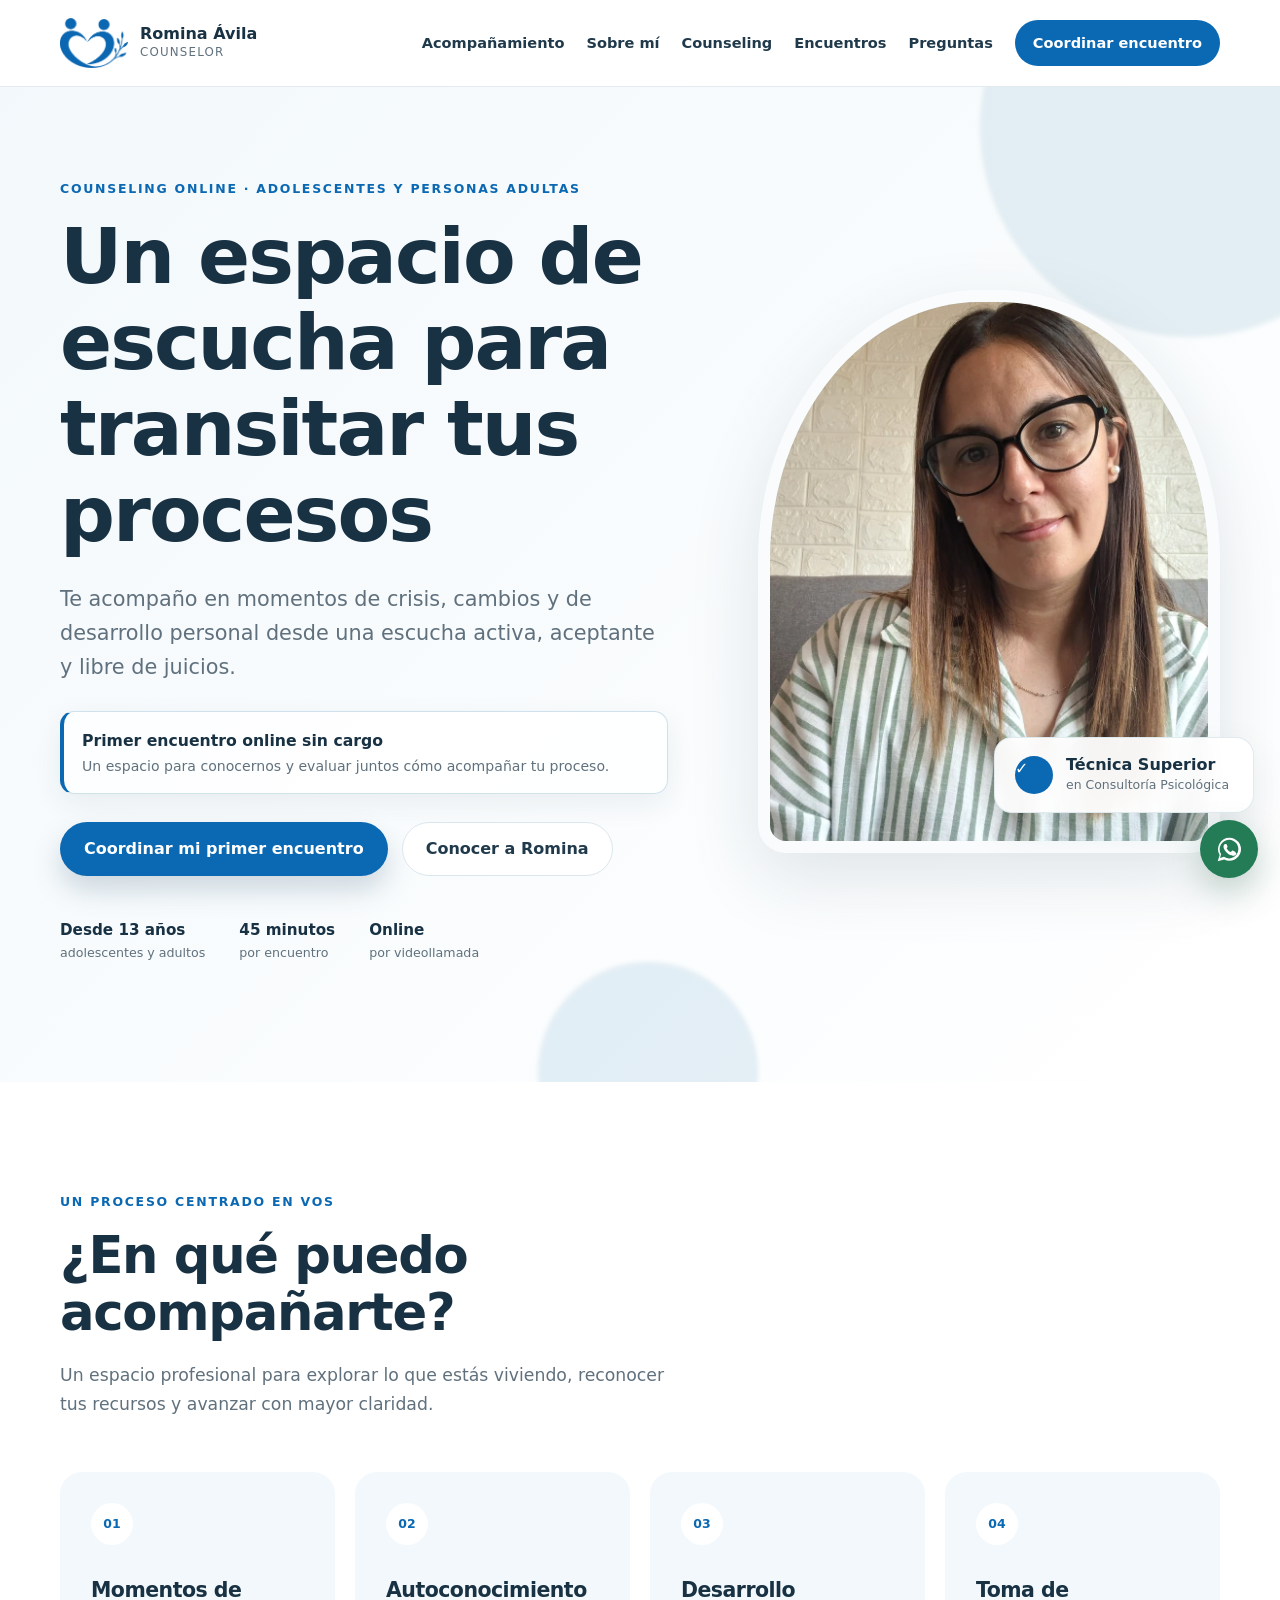
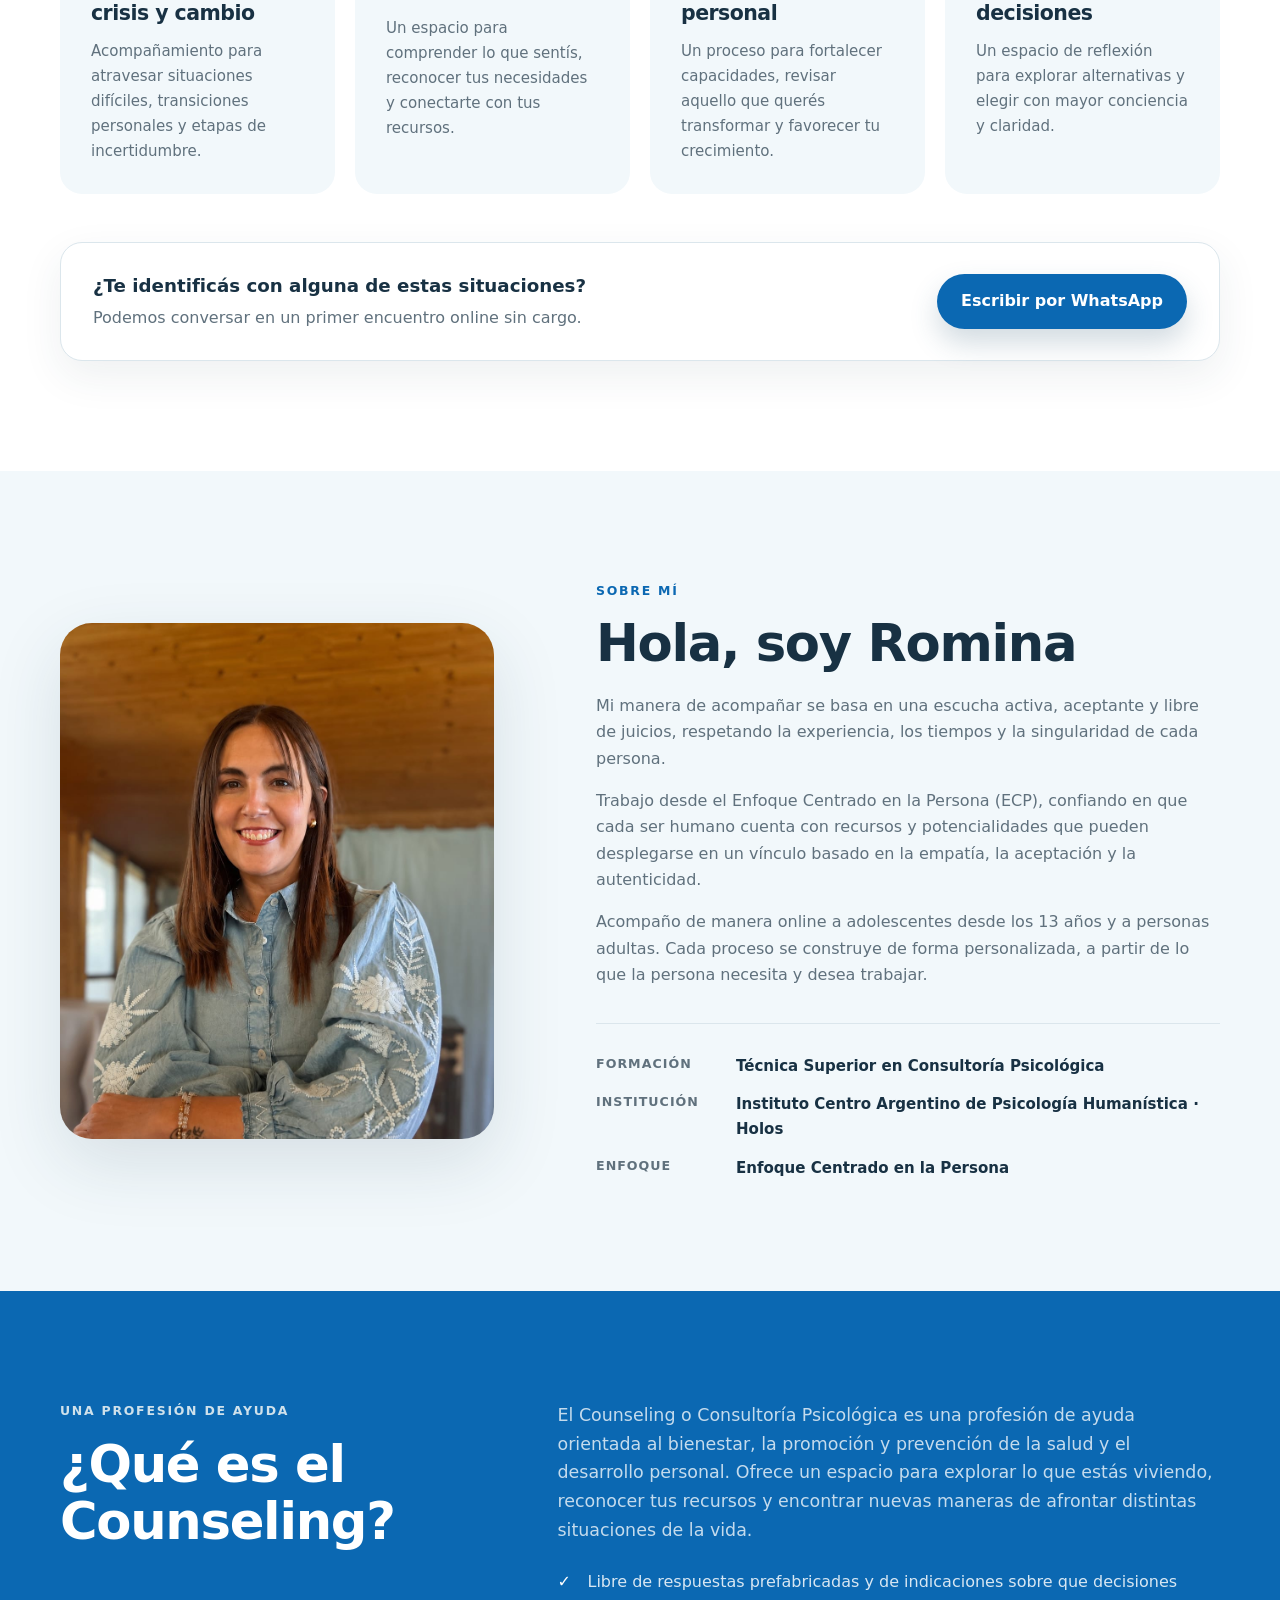
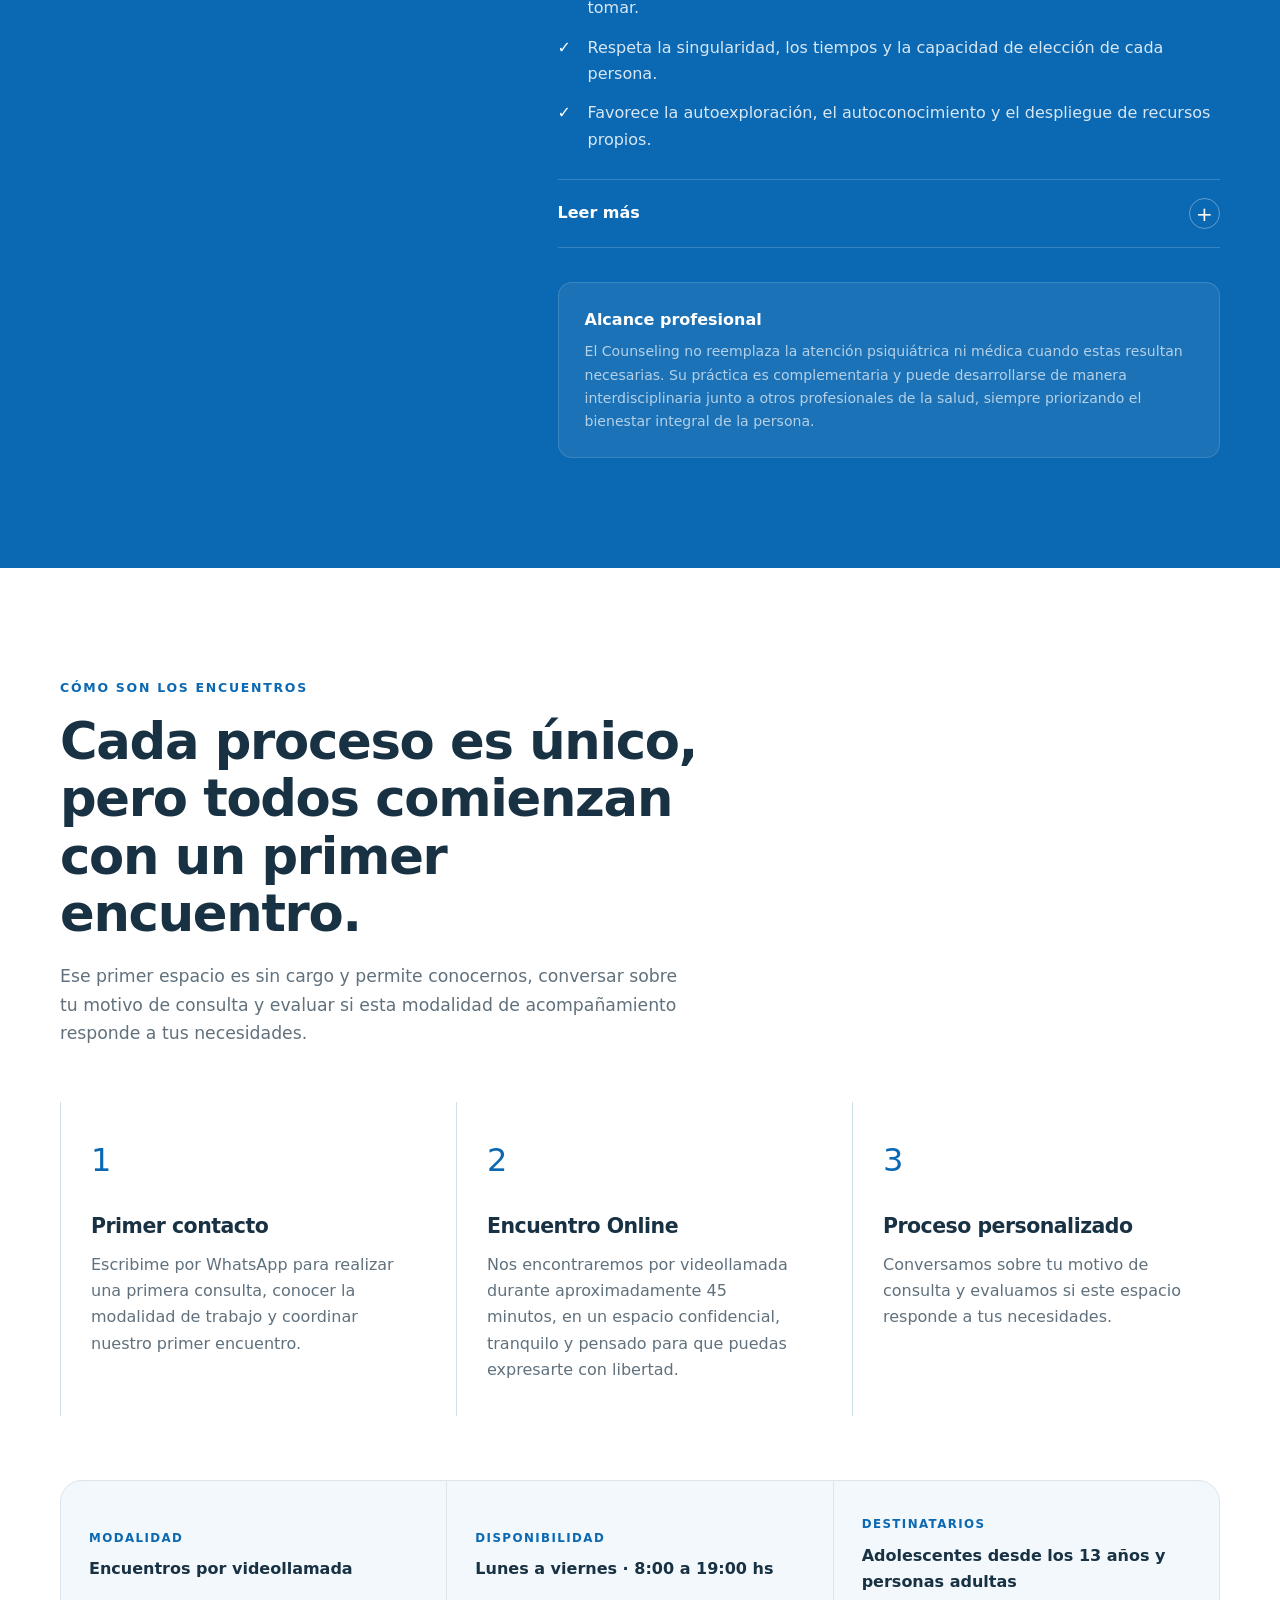
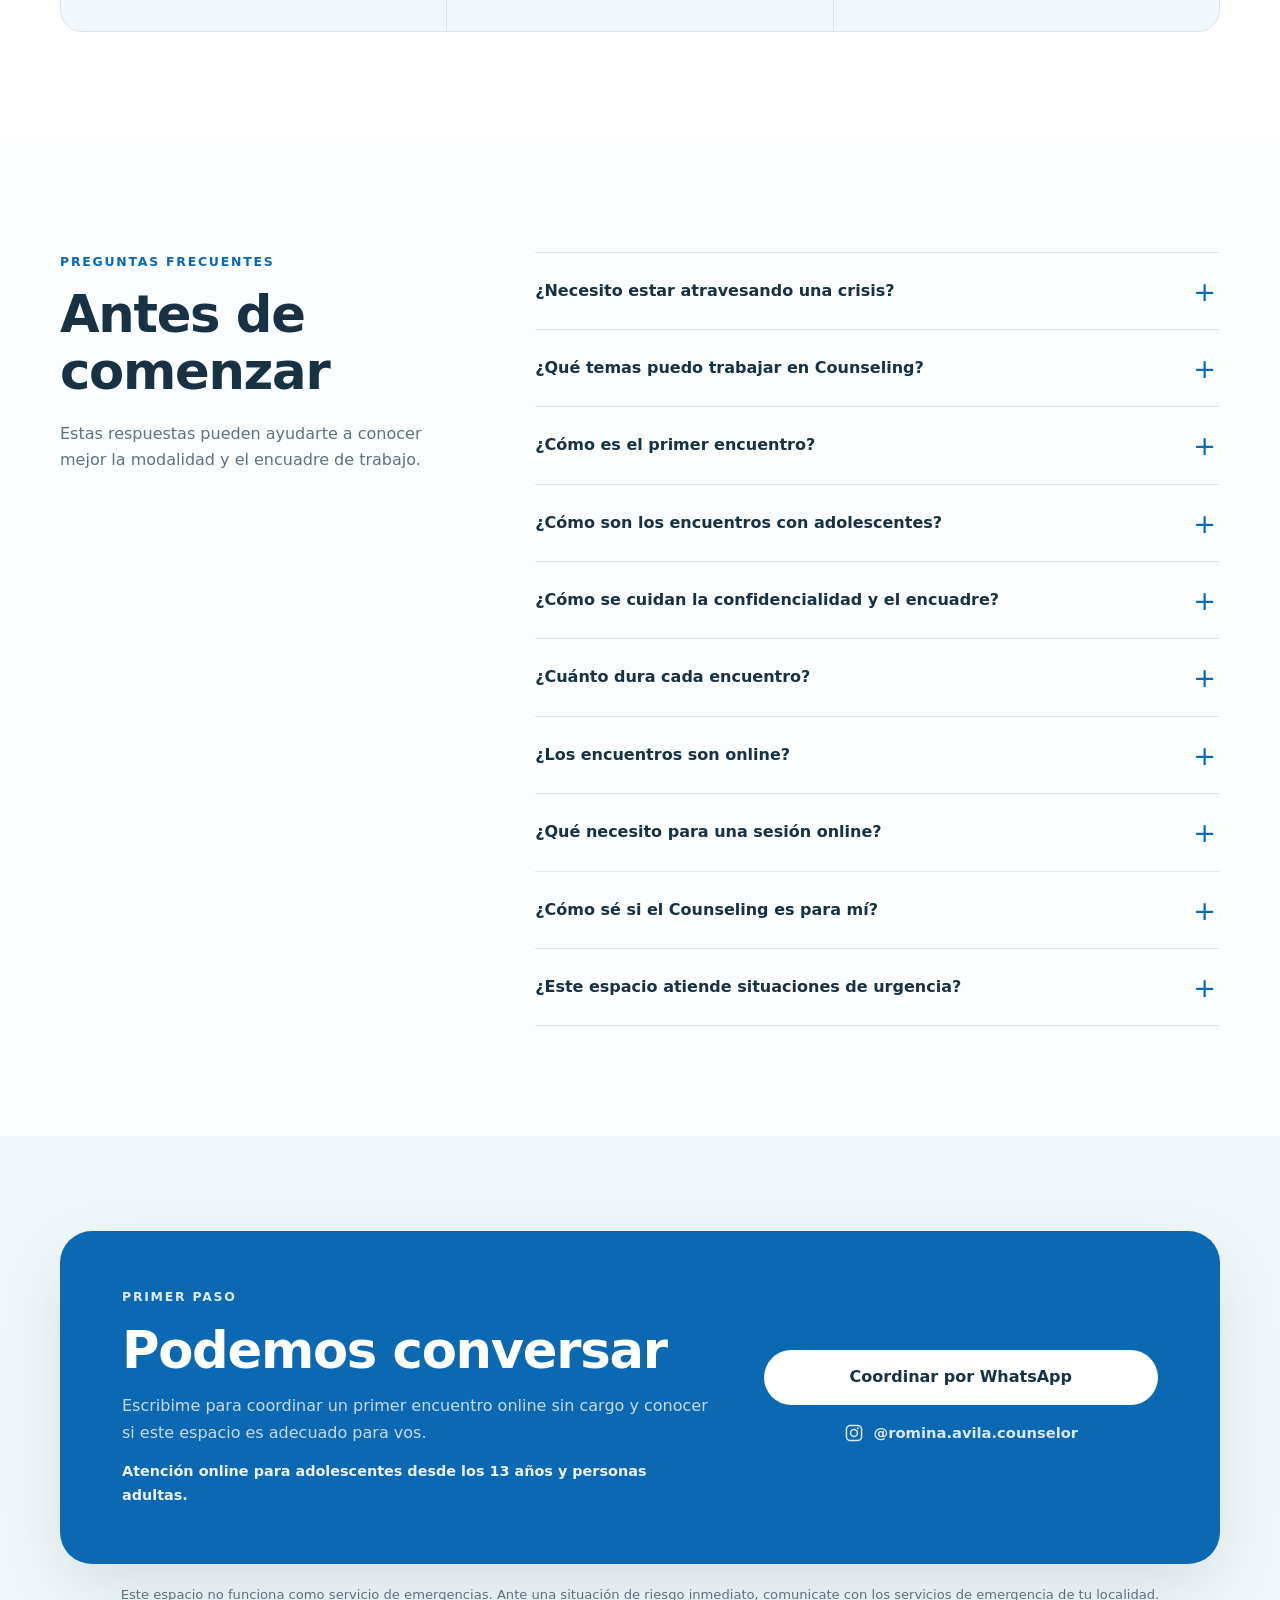
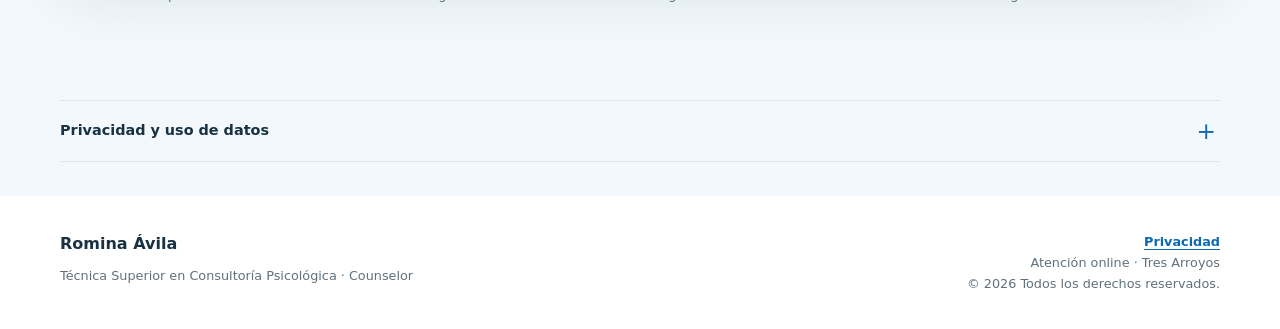
==== commit 7904216a: ""pagina Romy FINAL"" ====
--- a/index.html
+++ b/index.html
@@ -265,7 +265,7 @@
           </p>
 
           <ul class="counseling-points">
-            <li>No ofrece respuestas prefabricadas ni indica qué decisión tomar.</li>
+            <li>Libre de respuestas prefabricadas y de indicaciones sobre que decisiones tomar.</li>
             <li>Respeta la singularidad, los tiempos y la capacidad de elección de cada persona.</li>
             <li>Favorece la autoexploración, el autoconocimiento y el despliegue de recursos propios.</li>
           </ul>
@@ -407,7 +407,7 @@
               responsables y el/la adolescente para conocer el motivo de consulta y acordar
               la mejor forma de acompañar el proceso. El espacio es confidencial, para que
               pueda expresarse con libertad. El acompañamiento comienza solo cuando el/la
-              adolescente también desea participar.
+              adolescente también decide participar.
             </p>
           </details>
 
--- a/styles.css
+++ b/styles.css
@@ -12,7 +12,7 @@
   --blue-100: #dceaf2;
   --blue-50: #f2f8fb;
   --white: #ffffff;
-  --ink: #65b7ee;
+  --ink: #243641;
   --muted: #60717d;
   --line: #dbe6ec;
   --shadow: 0 24px 70px rgba(32, 58, 76, 0.13);
@@ -154,7 +154,7 @@
 }
 
 .nav-wrap {
-  min-height: 82px;
+  min-height: 86px;
   display: flex;
   align-items: center;
   justify-content: space-between;
@@ -168,17 +168,12 @@
   text-decoration: none;
 }
 
-.brand-mark {
-  width: 42px;
-  height: 42px;
-  display: grid;
-  place-items: center;
-  color: var(--white);
-  background: var(--blue-700);
-  border-radius: 50%;
-  font-size: 0.78rem;
-  font-weight: 800;
-  letter-spacing: 0.05em;
+.brand-logo {
+  width: 68px;
+  height: 68px;
+  display: block;
+  flex: 0 0 auto;
+  object-fit: contain;
 }
 
 .brand strong,
@@ -200,7 +195,7 @@
 .main-nav {
   display: flex;
   align-items: center;
-  gap: 30px;
+  gap: 22px;
 }
 
 .main-nav a {
@@ -822,7 +817,7 @@
 
   .main-nav {
     position: absolute;
-    top: 82px;
+    top: 86px;
     right: 20px;
     left: 20px;
     display: none;
@@ -895,6 +890,21 @@
 }
 
 @media (max-width: 720px) {
+
+  .nav-wrap {
+    min-height: 76px;
+  }
+
+  .brand {
+    gap: 10px;
+  }
+
+  .brand-logo {
+    width: 58px;
+    height: 58px;
+  }
+
+
   .container {
     width: min(calc(100% - 28px), var(--container));
   }
@@ -902,13 +912,8 @@
   .section {
     padding: 72px 0;
   }
-
-  .nav-wrap {
-    min-height: 74px;
-  }
-
-  .main-nav {
-    top: 74px;
+.main-nav {
+    top: 76px;
     right: 14px;
     left: 14px;
   }
@@ -1026,3 +1031,286 @@
   }
 }
 
+
+/* =========================================================
+   Mejoras de estructura, conversión y accesibilidad
+   ========================================================= */
+
+section[id] {
+  scroll-margin-top: 96px;
+}
+
+a:focus-visible,
+button:focus-visible,
+summary:focus-visible {
+  outline: 3px solid rgba(11, 104, 178, 0.35);
+  outline-offset: 4px;
+}
+
+/* Destacado del primer encuentro en el hero */
+
+.hero-highlight {
+  max-width: 660px;
+  display: grid;
+  gap: 3px;
+  margin: -8px 0 28px;
+  padding: 16px 18px;
+  background: rgba(255, 255, 255, 0.76);
+  border: 1px solid var(--blue-200);
+  border-left: 4px solid var(--blue-700);
+  border-radius: 14px;
+  box-shadow: 0 10px 28px rgba(32, 58, 76, 0.07);
+}
+
+.hero-highlight strong {
+  color: var(--blue-950);
+  font-size: 0.98rem;
+}
+
+.hero-highlight span {
+  color: var(--muted);
+  font-size: 0.88rem;
+  line-height: 1.45;
+}
+
+/* Llamado a la acción intermedio */
+
+.inline-cta {
+  display: flex;
+  align-items: center;
+  justify-content: space-between;
+  gap: 30px;
+  margin-top: 48px;
+  padding: 28px 32px;
+  background: var(--white);
+  border: 1px solid var(--line);
+  border-radius: var(--radius-md);
+  box-shadow: var(--shadow-soft);
+}
+
+.inline-cta p {
+  margin-bottom: 0;
+}
+
+.inline-cta-title {
+  margin-bottom: 4px !important;
+  color: var(--blue-950);
+  font-size: 1.14rem;
+  font-weight: 760;
+}
+
+.inline-cta .button {
+  flex: 0 0 auto;
+}
+
+/* Counseling resumido + desplegable */
+
+.counseling-lead {
+  margin-bottom: 24px;
+}
+
+.counseling-points {
+  display: grid;
+  gap: 13px;
+  margin: 0 0 26px;
+  padding: 0;
+  list-style: none;
+}
+
+.counseling-points li {
+  position: relative;
+  padding-left: 30px;
+  color: rgba(255, 255, 255, 0.84);
+}
+
+.counseling-points li::before {
+  content: "✓";
+  position: absolute;
+  top: 0;
+  left: 0;
+  color: var(--white);
+  font-weight: 900;
+}
+
+.read-more {
+  margin-top: 12px;
+  border-top: 1px solid rgba(255, 255, 255, 0.18);
+  border-bottom: 1px solid rgba(255, 255, 255, 0.18);
+}
+
+.read-more summary {
+  display: flex;
+  align-items: center;
+  justify-content: space-between;
+  gap: 20px;
+  padding: 18px 0;
+  color: var(--white);
+  font-weight: 760;
+  cursor: pointer;
+  list-style: none;
+}
+
+.read-more summary::-webkit-details-marker {
+  display: none;
+}
+
+.read-more-icon {
+  width: 31px;
+  height: 31px;
+  display: grid;
+  flex: 0 0 auto;
+  place-items: center;
+  border: 1px solid rgba(255, 255, 255, 0.35);
+  border-radius: 50%;
+  font-size: 1.25rem;
+  font-weight: 300;
+  line-height: 1;
+  transition: transform 0.2s ease;
+}
+
+.read-more[open] .read-more-icon {
+  transform: rotate(45deg);
+}
+
+.read-more-content {
+  padding: 0 0 6px;
+}
+
+.read-more-content p {
+  color: rgba(255, 255, 255, 0.73);
+  font-size: 0.98rem;
+}
+
+.read-more-content p:last-child {
+  margin-bottom: 18px;
+}
+
+/* Contacto y aviso de emergencia */
+
+.contact-small {
+  margin-top: 14px !important;
+  color: rgba(255, 255, 255, 0.92) !important;
+  font-size: 0.9rem;
+  font-weight: 700;
+}
+
+.emergency-note {
+  margin-top: 20px;
+  margin-bottom: 0;
+  color: var(--muted);
+  font-size: 0.82rem;
+  text-align: center;
+}
+
+/* Privacidad */
+
+.privacy-section {
+  padding: 0 0 34px;
+  background: var(--blue-50);
+}
+
+.privacy-disclosure {
+  border-top: 1px solid var(--line);
+  border-bottom: 1px solid var(--line);
+}
+
+.privacy-disclosure summary {
+  position: relative;
+  padding: 18px 42px 18px 0;
+  color: var(--blue-950);
+  font-size: 0.9rem;
+  font-weight: 760;
+  cursor: pointer;
+  list-style: none;
+}
+
+.privacy-disclosure summary::-webkit-details-marker {
+  display: none;
+}
+
+.privacy-disclosure summary::after {
+  content: "+";
+  position: absolute;
+  top: 11px;
+  right: 4px;
+  color: var(--blue-700);
+  font-size: 1.45rem;
+  font-weight: 300;
+}
+
+.privacy-disclosure[open] summary::after {
+  content: "−";
+}
+
+.privacy-disclosure > div {
+  max-width: 850px;
+  padding-bottom: 10px;
+}
+
+.privacy-disclosure p {
+  margin-bottom: 12px;
+  font-size: 0.84rem;
+}
+
+.footer-link {
+  color: var(--blue-700);
+  font-size: 0.8rem;
+  font-weight: 760;
+  text-decoration: underline;
+  text-underline-offset: 3px;
+}
+
+/* Ajustes para la navegación ampliada */
+
+@media (max-width: 1120px) and (min-width: 981px) {
+  .main-nav {
+    gap: 15px;
+  }
+
+  .main-nav a {
+    font-size: 0.84rem;
+  }
+
+  .main-nav .nav-cta {
+    padding: 10px 14px;
+  }
+}
+
+@media (max-width: 720px) {
+  .hero-highlight {
+    margin-top: -4px;
+  }
+
+  .hero-facts {
+    grid-template-columns: 1fr;
+  }
+
+  .hero-facts li {
+    grid-template-columns: auto 1fr;
+    align-items: center;
+    gap: 8px;
+  }
+
+  .hero-facts span {
+    text-align: right;
+  }
+
+  .inline-cta {
+    align-items: stretch;
+    flex-direction: column;
+    padding: 24px 20px;
+  }
+
+  .inline-cta .button {
+    width: 100%;
+  }
+
+  .read-more-content p {
+    font-size: 0.94rem;
+  }
+
+  .emergency-note {
+    padding-inline: 8px;
+    text-align: left;
+  }
+}
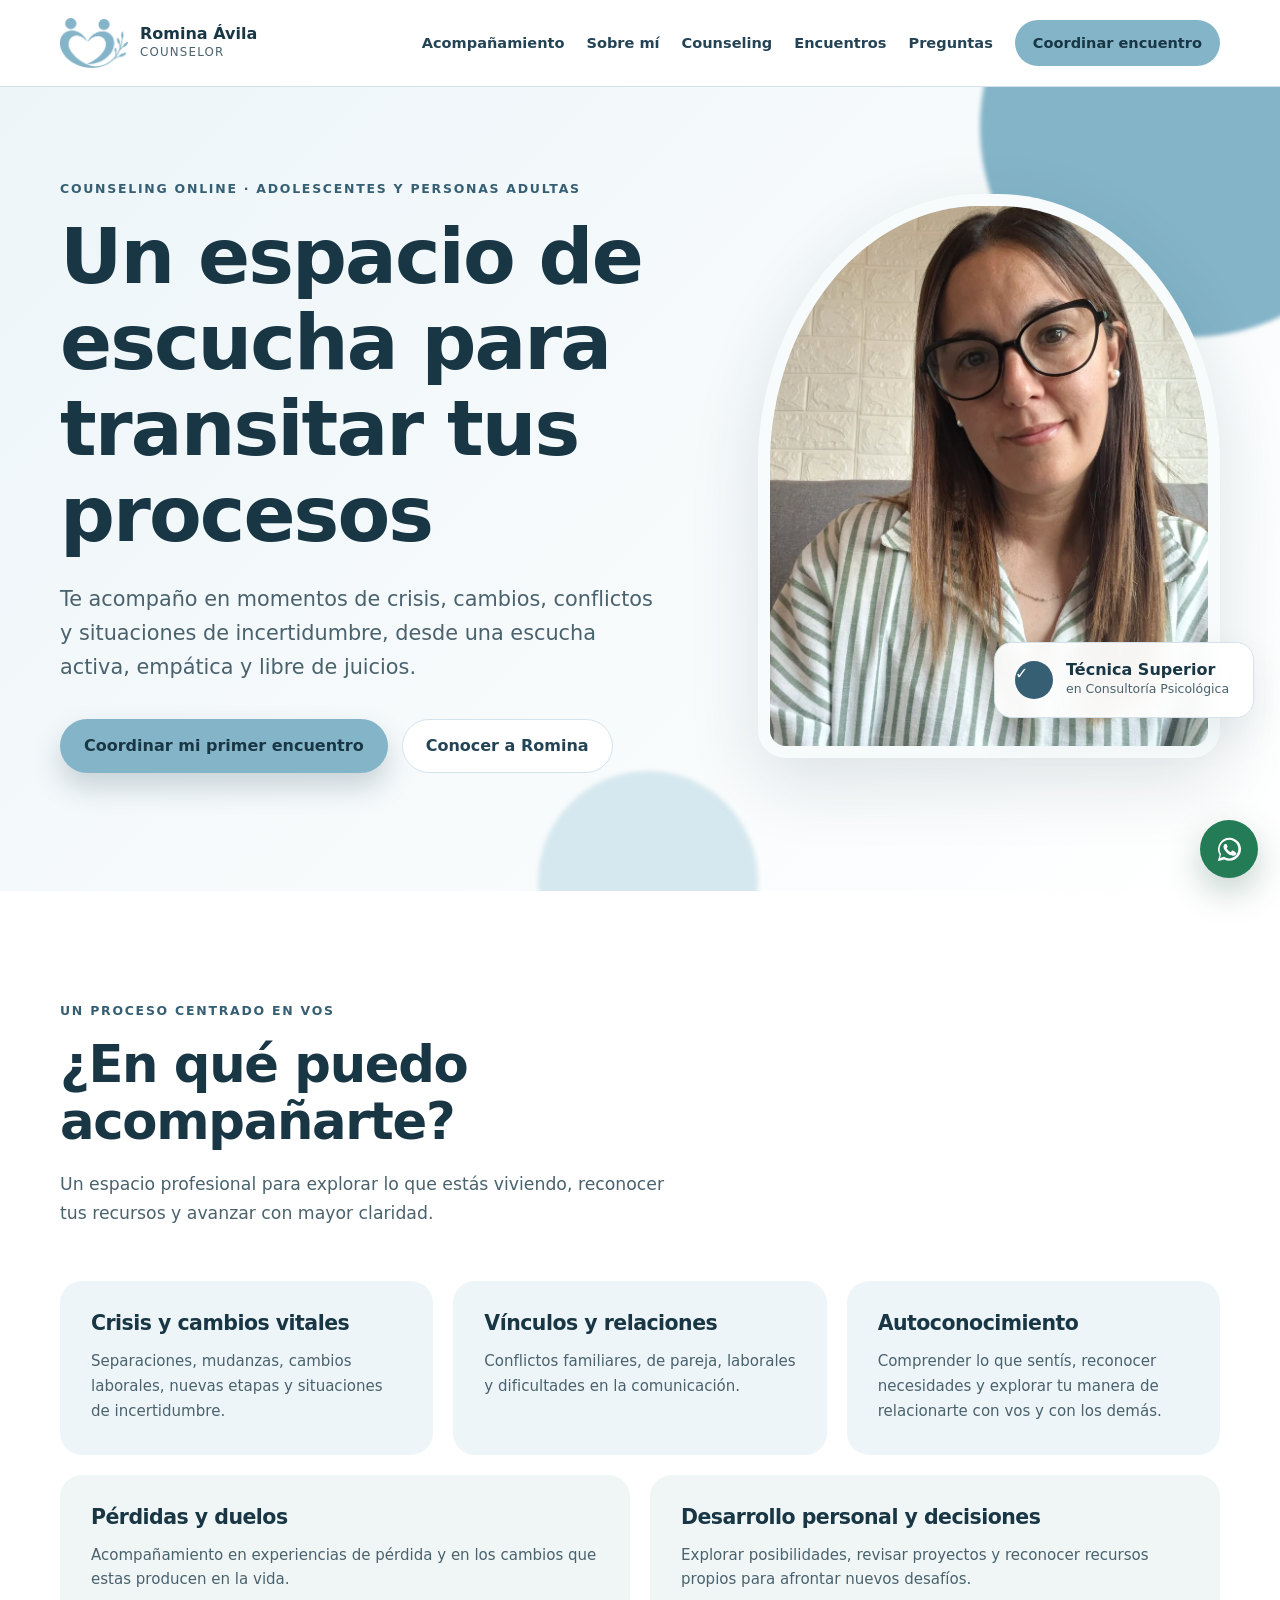
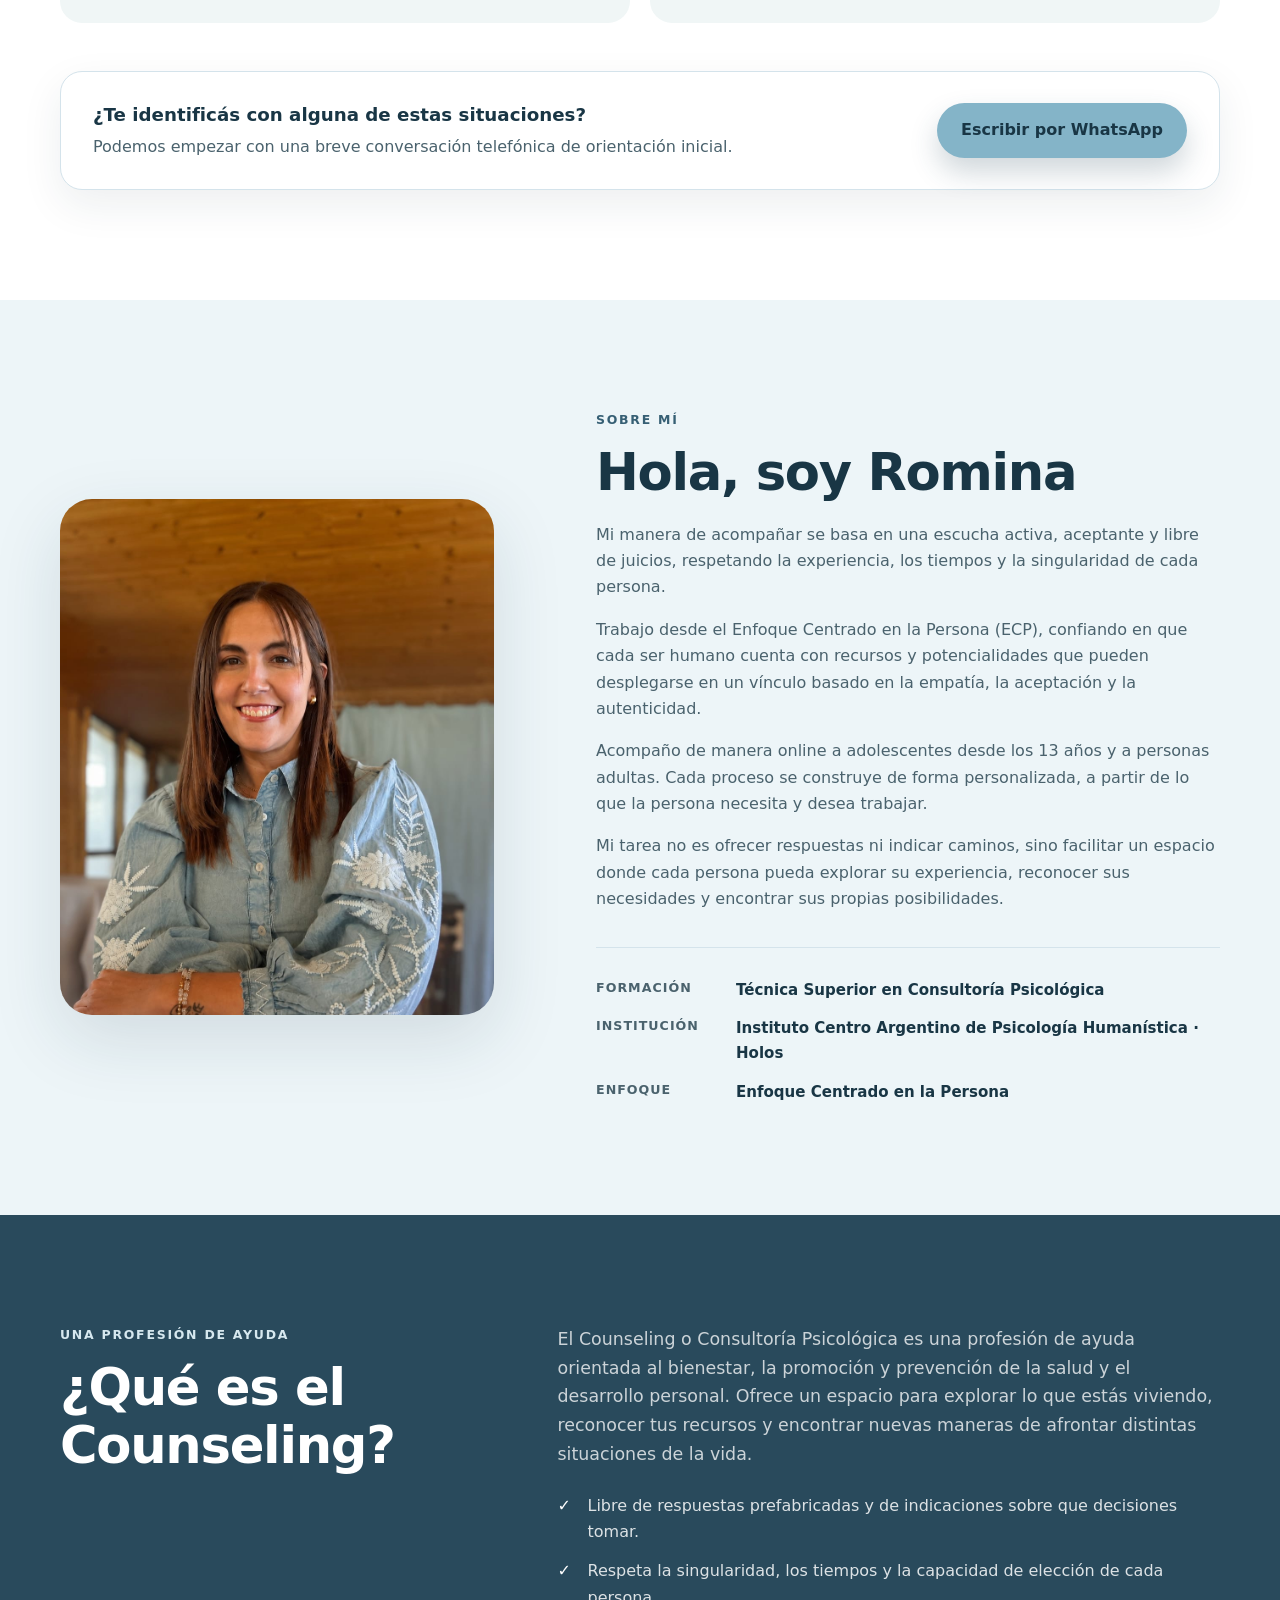
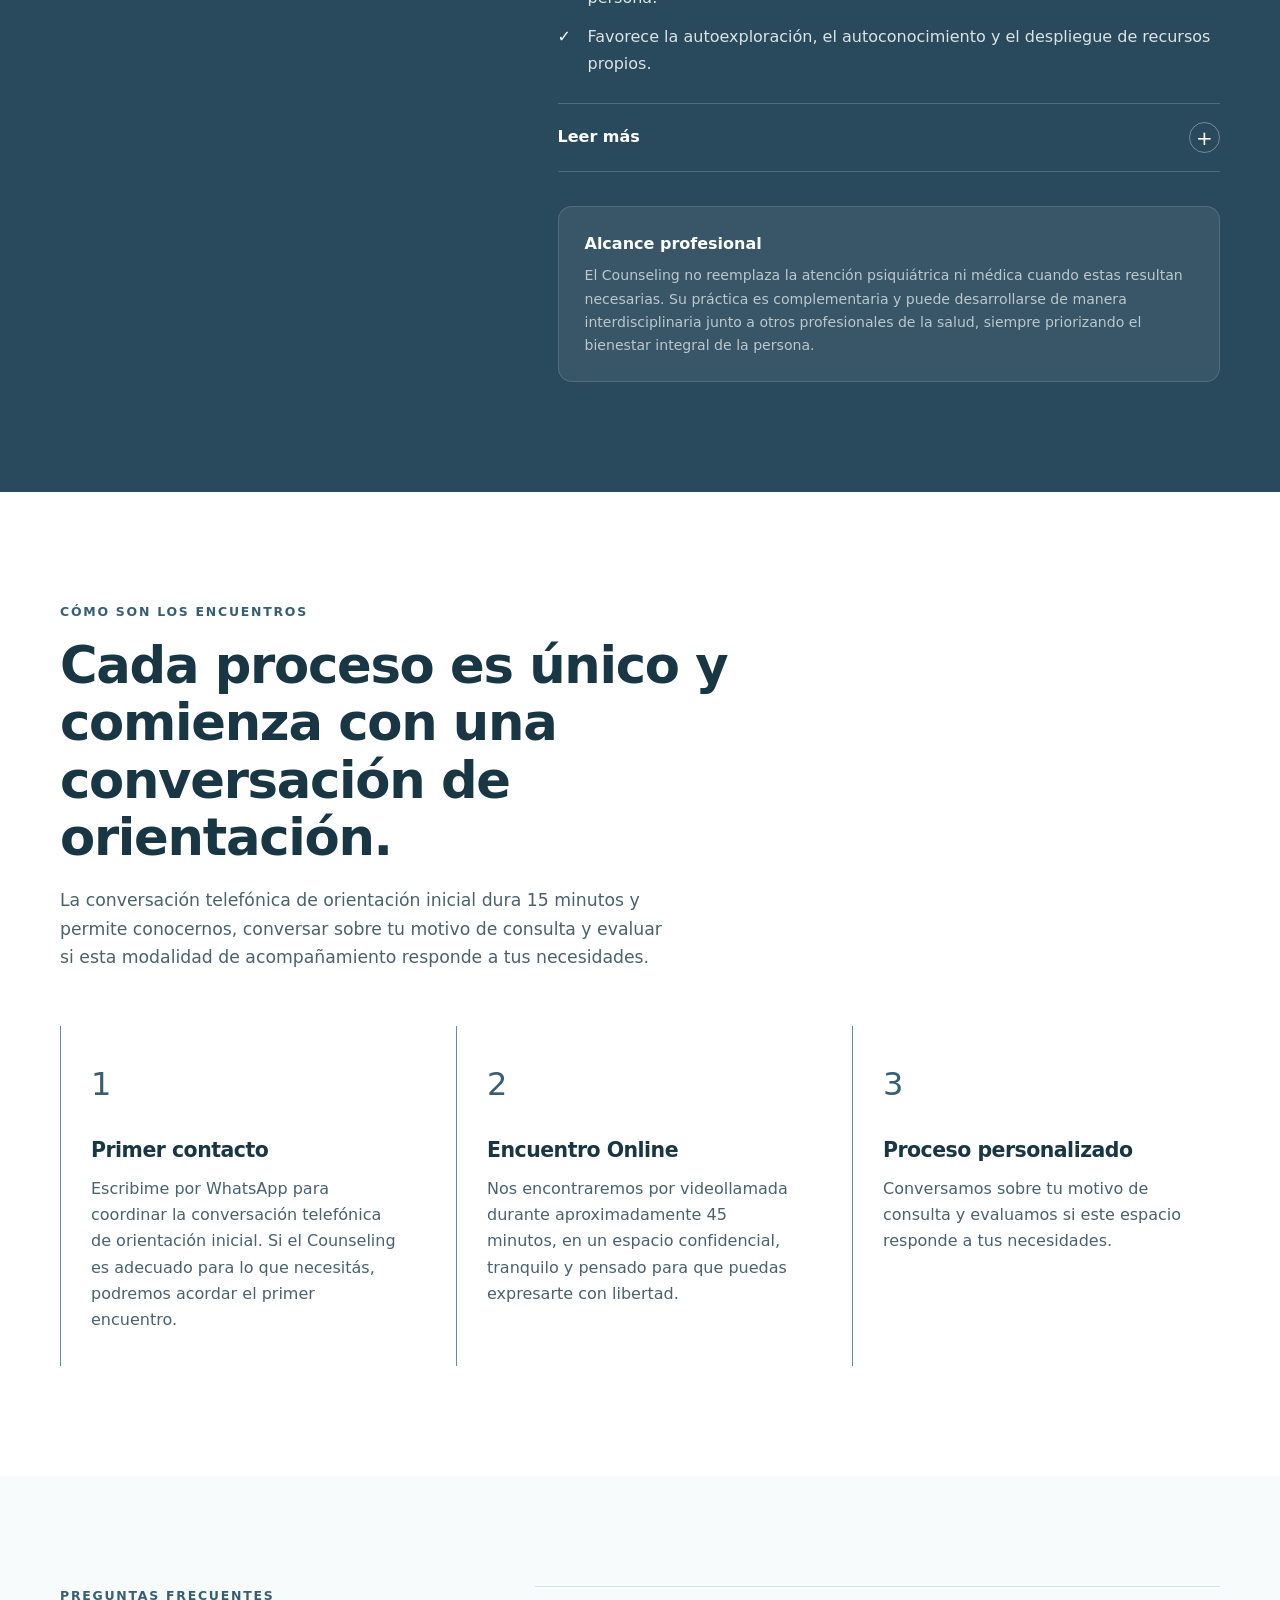
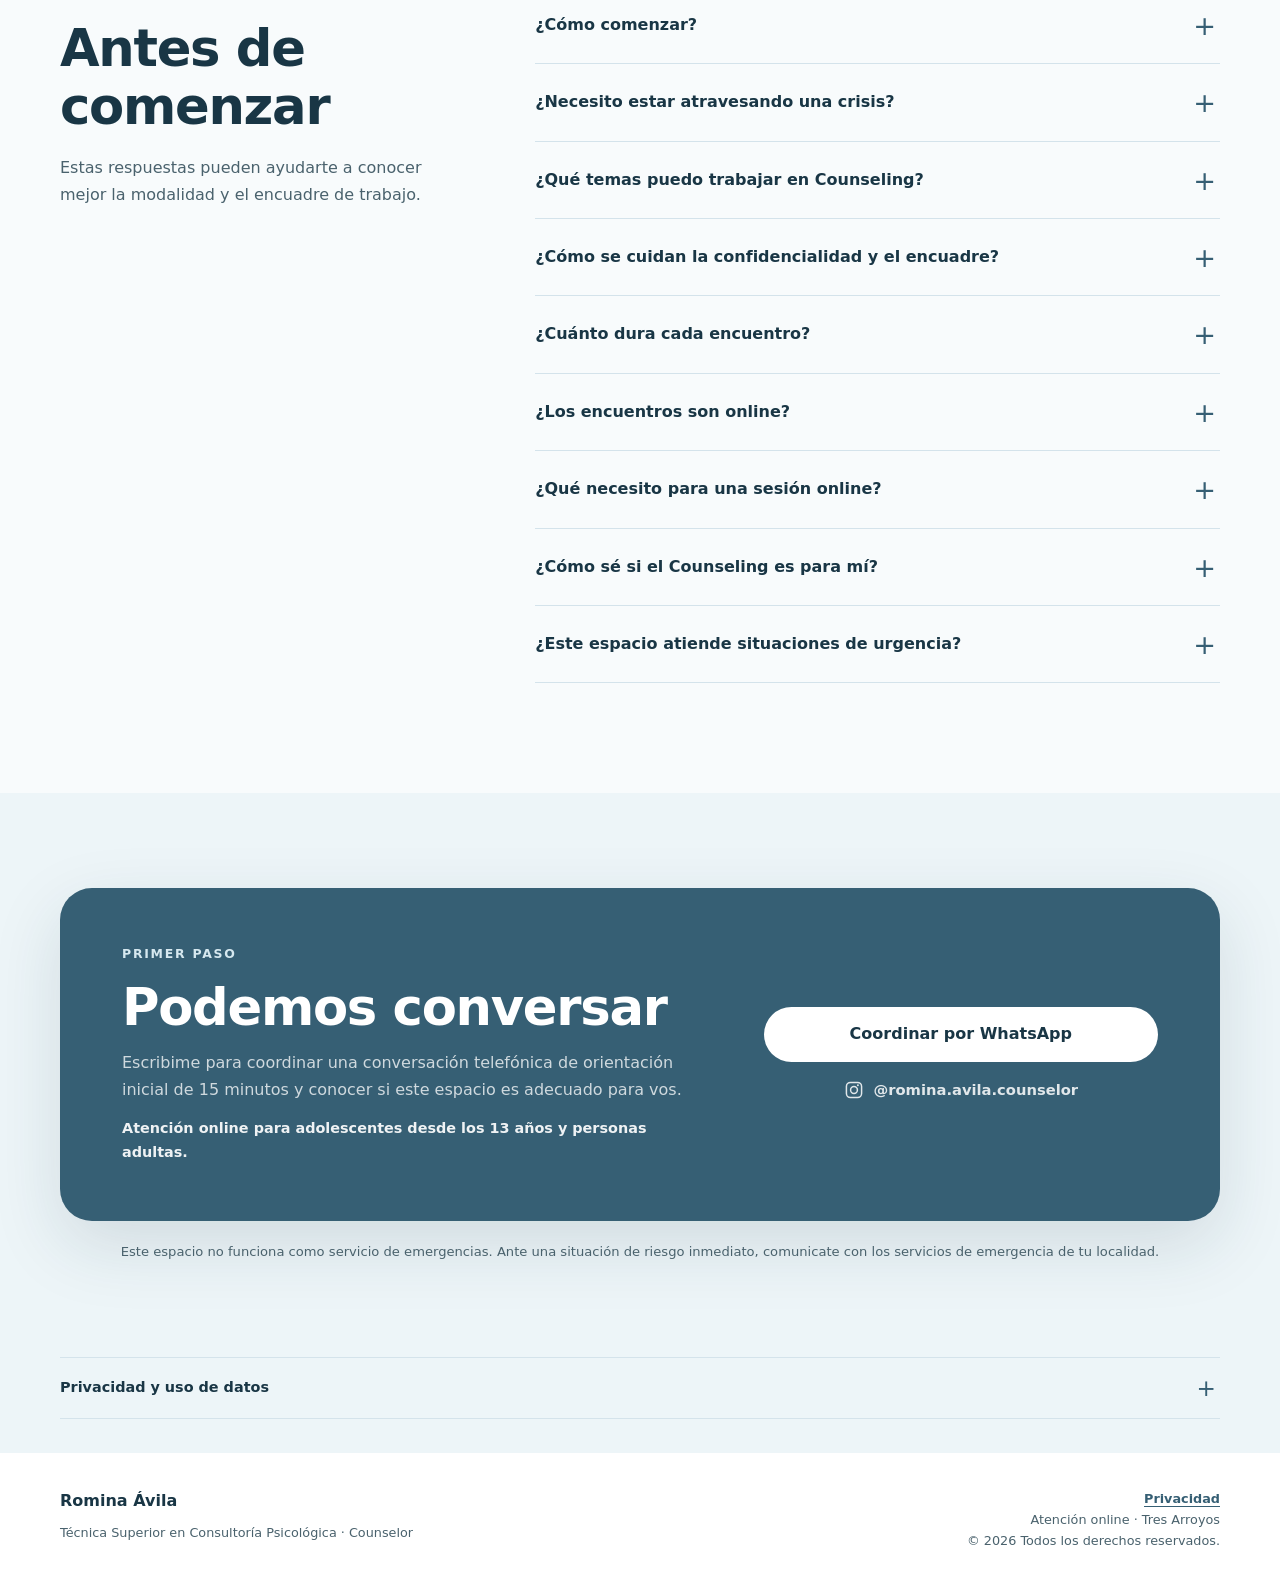
==== commit 9f610ab2: "Actualización de identidad visual y contenido profesional" ====
--- a/index.html
+++ b/index.html
@@ -2,15 +2,25 @@
 <html lang="es">
 
 <head>
+  <!-- Google tag (gtag.js) -->
+  <script async src="https://www.googletagmanager.com/gtag/js?id=G-6GVJ3ZWC2Y"></script>
+  <script>
+    window.dataLayer = window.dataLayer || [];
+    function gtag(){dataLayer.push(arguments);}
+    gtag('js', new Date());
+
+    gtag('config', 'G-6GVJ3ZWC2Y');
+  </script>
+
   <meta charset="utf-8">
   <meta name="viewport" content="width=device-width, initial-scale=1">
 
   <title>Counseling online para adolescentes y adultos | Romina Ávila</title>
 
   <meta name="description"
-    content="Counseling online para adolescentes desde los 13 años y personas adultas. Primer encuentro sin cargo con Romina Ávila, Técnica Superior en Consultoría Psicológica.">
+    content="Counseling online para adolescentes desde los 13 años y personas adultas. Conversación telefónica de orientación inicial con Romina Ávila, Técnica Superior en Consultoría Psicológica.">
   <meta name="robots" content="index, follow">
-  <meta name="theme-color" content="#0b68b2">
+  <meta name="theme-color" content="#84B4C8">
 
   <link rel="canonical" href="https://romina-avila-counselor.com.ar/">
 
@@ -19,7 +29,7 @@
   <meta property="og:site_name" content="Romina Ávila Counselor">
   <meta property="og:title" content="Counseling online para adolescentes y adultos | Romina Ávila">
   <meta property="og:description"
-    content="Un espacio online de escucha y acompañamiento. Primer encuentro sin cargo para adolescentes desde los 13 años y personas adultas.">
+    content="Un espacio online de escucha y acompañamiento. Counseling para adolescentes desde los 13 años y personas adultas.">
   <meta property="og:url" content="https://romina-avila-counselor.com.ar/">
   <meta property="og:image" content="https://romina-avila-counselor.com.ar/assets/romina-avila.webp">
   <meta property="og:image:alt" content="Retrato profesional de Romina Ávila, Counselor">
@@ -27,7 +37,7 @@
   <meta name="twitter:card" content="summary_large_image">
   <meta name="twitter:title" content="Counseling online | Romina Ávila">
   <meta name="twitter:description"
-    content="Acompañamiento online para adolescentes desde los 13 años y personas adultas. Primer encuentro sin cargo.">
+    content="Acompañamiento online para adolescentes desde los 13 años y personas adultas.">
   <meta name="twitter:image" content="https://romina-avila-counselor.com.ar/assets/romina-avila.webp">
 
   <link rel="preload" href="assets/romina-avila.webp" as="image" type="image/webp">
@@ -88,7 +98,7 @@
         <a href="#preguntas">Preguntas</a>
 
         <a class="nav-cta"
-          href="https://wa.me/5492983340798?text=Hola%20Romina%2C%20vi%20tu%20p%C3%A1gina%20y%20quisiera%20coordinar%20el%20primer%20encuentro%20gratuito."
+          href="https://wa.me/5492983604995?text=Hola%20Romina%2C%20vi%20tu%20p%C3%A1gina%20y%20quisiera%20coordinar%20el%20primer%20encuentro."
           target="_blank" rel="noopener">
           Coordinar encuentro
         </a>
@@ -107,30 +117,18 @@
           <h1 id="hero-title">Un espacio de escucha para transitar tus procesos</h1>
 
           <p class="hero-lead">
-            Te acompaño en momentos de crisis, cambios y de desarrollo personal 
-            desde una escucha activa, aceptante y libre de juicios.
-          </p>
-
-          <div class="hero-highlight" aria-label="Información del primer encuentro">
-            <strong>Primer encuentro online sin cargo</strong>
-            <span>Un espacio para conocernos y evaluar juntos cómo acompañar tu proceso.</span>
-          </div>
+            Te acompaño en momentos de crisis, cambios, conflictos y situaciones de incertidumbre, desde una escucha activa, empática y libre de juicios.
+          </p>
 
           <div class="hero-actions">
             <a class="button button-primary"
-              href="https://wa.me/5492983340798?text=Hola%20Romina%2C%20vi%20tu%20p%C3%A1gina%20y%20quisiera%20coordinar%20el%20primer%20encuentro%20gratuito."
+              href="https://wa.me/5492983604995?text=Hola%20Romina%2C%20vi%20tu%20p%C3%A1gina%20y%20quisiera%20coordinar%20el%20primer%20encuentro."
               target="_blank" rel="noopener">
               Coordinar mi primer encuentro
             </a>
 
             <a class="button button-secondary" href="#sobre-mi">Conocer a Romina</a>
           </div>
-
-          <ul class="hero-facts" aria-label="Información de los encuentros">
-            <li><strong>Desde 13 años</strong><span>adolescentes y adultos</span></li>
-            <li><strong>45 minutos</strong><span>por encuentro</span></li>
-            <li><strong>Online</strong><span>por videollamada</span></li>
-          </ul>
         </div>
 
         <div class="hero-photo-wrap">
@@ -162,38 +160,39 @@
 
         <div class="cards-grid">
           <article class="support-card">
-            <span class="card-number">01</span>
-            <h3>Momentos de crisis y cambio</h3>
-            <p>Acompañamiento para atravesar situaciones difíciles, transiciones personales y etapas de incertidumbre.</p>
+            <h3>Crisis y cambios vitales</h3>
+            <p>Separaciones, mudanzas, cambios laborales, nuevas etapas y situaciones de incertidumbre.</p>
           </article>
 
           <article class="support-card">
-            <span class="card-number">02</span>
+            <h3>Vínculos y relaciones</h3>
+            <p>Conflictos familiares, de pareja, laborales y dificultades en la comunicación.</p>
+          </article>
+
+          <article class="support-card">
             <h3>Autoconocimiento</h3>
-            <p>Un espacio para comprender lo que sentís, reconocer tus necesidades y conectarte con tus recursos.</p>
+            <p>Comprender lo que sentís, reconocer necesidades y explorar tu manera de relacionarte con vos y con los demás.</p>
           </article>
 
           <article class="support-card">
-            <span class="card-number">03</span>
-            <h3>Desarrollo personal</h3>
-            <p>Un proceso para fortalecer capacidades, revisar aquello que querés transformar y favorecer tu crecimiento.</p>
+            <h3>Pérdidas y duelos</h3>
+            <p>Acompañamiento en experiencias de pérdida y en los cambios que estas producen en la vida.</p>
           </article>
 
           <article class="support-card">
-            <span class="card-number">04</span>
-            <h3>Toma de decisiones</h3>
-            <p>Un espacio de reflexión para explorar alternativas y elegir con mayor conciencia y claridad.</p>
+            <h3>Desarrollo personal y decisiones</h3>
+            <p>Explorar posibilidades, revisar proyectos y reconocer recursos propios para afrontar nuevos desafíos.</p>
           </article>
         </div>
 
         <div class="inline-cta">
           <div>
             <p class="inline-cta-title">¿Te identificás con alguna de estas situaciones?</p>
-            <p>Podemos conversar en un primer encuentro online sin cargo.</p>
+            <p>Podemos empezar con una breve conversación telefónica de orientación inicial.</p>
           </div>
 
           <a class="button button-primary"
-            href="https://wa.me/5492983340798?text=Hola%20Romina%2C%20me%20identifiqu%C3%A9%20con%20algunas%20de%20las%20situaciones%20de%20tu%20p%C3%A1gina%20y%20quisiera%20coordinar%20el%20primer%20encuentro%20gratuito."
+            href="https://wa.me/5492983604995?text=Hola%20Romina%2C%20vi%20tu%20p%C3%A1gina%20y%20quisiera%20coordinar%20el%20primer%20encuentro."
             target="_blank" rel="noopener">
             Escribir por WhatsApp
           </a>
@@ -227,6 +226,10 @@
             Acompaño de manera online a adolescentes desde los 13 años y a personas adultas.
             Cada proceso se construye de forma personalizada, a partir de lo que la persona
             necesita y desea trabajar.
+          </p>
+
+          <p>
+            Mi tarea no es ofrecer respuestas ni indicar caminos, sino facilitar un espacio donde cada persona pueda explorar su experiencia, reconocer sus necesidades y encontrar sus propias posibilidades.
           </p>
 
           <div class="professional-data">
@@ -313,10 +316,10 @@
       <div class="container">
         <div class="section-heading">
           <p class="eyebrow">Cómo son los encuentros</p>
-          <h2 id="process-title">Cada proceso es único, pero todos comienzan con un primer encuentro.</h2>
-          <p>
-            Ese primer espacio es sin cargo y permite conocernos, conversar sobre tu motivo
-            de consulta y evaluar si esta modalidad de acompañamiento responde a tus necesidades.
+          <h2 id="process-title">Cada proceso es único y comienza con una conversación de orientación.</h2>
+          <p>
+            La conversación telefónica de orientación inicial dura 15 minutos y permite conocernos,
+            conversar sobre tu motivo de consulta y evaluar si esta modalidad de acompañamiento responde a tus necesidades.
           </p>
         </div>
 
@@ -324,7 +327,7 @@
           <article class="step">
             <span>1</span>
             <h3>Primer contacto</h3>
-            <p>Escribime por WhatsApp para realizar una primera consulta, conocer la modalidad de trabajo y coordinar nuestro primer encuentro.</p>
+            <p>Escribime por WhatsApp para coordinar la conversación telefónica de orientación inicial. Si el Counseling es adecuado para lo que necesitás, podremos acordar el primer encuentro.</p>
           </article>
 
           <article class="step">
@@ -338,23 +341,6 @@
             <h3>Proceso personalizado</h3>
             <p>Conversamos sobre tu motivo de consulta y evaluamos si este espacio responde a tus necesidades.</p>
           </article>
-        </div>
-
-        <div class="availability">
-          <div>
-            <span class="availability-label">Modalidad</span>
-            <strong>Encuentros por videollamada</strong>
-          </div>
-
-          <div>
-            <span class="availability-label">Disponibilidad</span>
-            <strong>Lunes a viernes · 8:00 a 19:00 hs</strong>
-          </div>
-
-          <div>
-            <span class="availability-label">Destinatarios</span>
-            <strong>Adolescentes desde los 13 años y personas adultas</strong>
-          </div>
         </div>
       </div>
     </section>
@@ -369,6 +355,14 @@
 
         <div class="faq-list">
           <details>
+            <summary>¿Cómo comenzar?</summary>
+            <p>Si estás pensando en iniciar un proceso de Counseling, podés escribirme para coordinar una breve conversación telefónica de orientación inicial.</p>
+            <p>Será un espacio de 15 minutos para conocernos, conversar sobre tu consulta, despejar dudas y conocer cómo trabajo.</p>
+            <p>Si consideramos que el Counseling es adecuado para lo que estás necesitando, podremos coordinar nuestro primer encuentro.</p>
+            <p>Los encuentros son virtuales, individuales y tienen una duración de 45 minutos.</p>
+          </details>
+
+          <details>
             <summary>¿Necesito estar atravesando una crisis?</summary>
             <p>
               No. También podés iniciar un proceso si deseás conocerte mejor, desarrollar
@@ -390,28 +384,6 @@
           </details>
 
           <details>
-            <summary>¿Cómo es el primer encuentro?</summary>
-            <p>
-              El primer encuentro es gratuito y funciona como un espacio para conocernos.
-              Podrás contarme qué te está pasando, qué te motivó a consultar y qué esperás
-              del proceso. También podrás conocer mi forma de trabajar y resolver tus dudas.
-              No necesitás preparar nada ni saber exactamente qué decir.
-            </p>
-          </details>
-
-          <details>
-            <summary>¿Cómo son los encuentros con adolescentes?</summary>
-            <p>
-              Trabajo con adolescentes a partir de los 13 años. Cada situación es única,
-              por eso, antes de comenzar, realizo una primera entrevista con los adultos
-              responsables y el/la adolescente para conocer el motivo de consulta y acordar
-              la mejor forma de acompañar el proceso. El espacio es confidencial, para que
-              pueda expresarse con libertad. El acompañamiento comienza solo cuando el/la
-              adolescente también decide participar.
-            </p>
-          </details>
-
-          <details>
             <summary>¿Cómo se cuidan la confidencialidad y el encuadre?</summary>
             <p>
               Lo conversado durante los encuentros se trata de manera confidencial, dentro
@@ -450,7 +422,7 @@
             <p>
               Si hay algo en tu vida que te gustaría comprender mejor, transitar de otra
               manera o necesitás un espacio donde sentirte escuchado/a, el Counseling puede
-              ser una alternativa. El primer encuentro permite evaluar juntos si esta
+              ser una alternativa. La conversación telefónica de orientación inicial permite evaluar juntos si esta
               modalidad responde a lo que necesitás.
             </p>
           </details>
@@ -473,7 +445,7 @@
           <p class="eyebrow eyebrow-light">Primer paso</p>
           <h2 id="contact-title">Podemos conversar</h2>
           <p>
-            Escribime para coordinar un primer encuentro online sin cargo y conocer
+            Escribime para coordinar una conversación telefónica de orientación inicial de 15 minutos y conocer
             si este espacio es adecuado para vos.
           </p>
           <p class="contact-small">
@@ -483,7 +455,7 @@
 
         <div class="contact-actions">
           <a class="button button-light"
-            href="https://wa.me/5492983340798?text=Hola%20Romina%2C%20vi%20tu%20p%C3%A1gina%20y%20quisiera%20coordinar%20el%20primer%20encuentro%20gratuito."
+            href="https://wa.me/5492983604995?text=Hola%20Romina%2C%20vi%20tu%20p%C3%A1gina%20y%20quisiera%20coordinar%20el%20primer%20encuentro."
             target="_blank" rel="noopener">
             Coordinar por WhatsApp
           </a>
@@ -528,8 +500,8 @@
   </main>
 
   <a class="whatsapp-float"
-    href="https://wa.me/5492983340798?text=Hola%20Romina%2C%20vi%20tu%20p%C3%A1gina%20y%20quisiera%20coordinar%20el%20primer%20encuentro%20gratuito."
-    target="_blank" rel="noopener" aria-label="Coordinar primer encuentro gratuito por WhatsApp">
+    href="https://wa.me/5492983604995?text=Hola%20Romina%2C%20vi%20tu%20p%C3%A1gina%20y%20quisiera%20coordinar%20el%20primer%20encuentro."
+    target="_blank" rel="noopener" aria-label="Coordinar el primer encuentro por WhatsApp">
     <svg viewBox="0 0 32 32" aria-hidden="true">
       <path
         d="M16 3a12.6 12.6 0 0 0-10.9 19L3 29l7.2-2A12.7 12.7 0 1 0 16 3Zm0 22.9c-2 0-4-.6-5.7-1.6l-.4-.2-4.3 1.2 1.2-4.2-.3-.4A10.3 10.3 0 1 1 16 25.9Zm5.7-7.7c-.3-.2-1.9-.9-2.2-1-.3-.1-.5-.2-.7.2l-1 1.2c-.2.2-.4.2-.7.1a8.4 8.4 0 0 1-4.2-3.7c-.3-.5.3-.5.9-1.7.1-.2.1-.4 0-.6l-1-2.4c-.2-.5-.5-.5-.7-.5h-.6c-.2 0-.6.1-.9.4-.3.4-1.2 1.2-1.2 2.9s1.3 3.4 1.4 3.6c.2.2 2.5 3.8 6 5.3 2.2.9 3.1 1 4.2.8.7-.1 1.9-.8 2.2-1.5.3-.7.3-1.3.2-1.5-.1-.2-.4-.3-.7-.4Z" />
--- a/styles.css
+++ b/styles.css
@@ -3,20 +3,22 @@
    ============================== */
 
 :root {
-  --blue-950: #183143;
-  --blue-900: #203a4c;
-  --blue-800: #294c65;
-  --blue-700: #0b68b2;
-  --blue-600: #0b68b2;
-  --blue-200: #cfe1eb;
-  --blue-100: #dceaf2;
-  --blue-50: #f2f8fb;
+  --primary: #84B4C8;
+  --primary-light: #D6E8EF;
+  --secondary: #619196;
+  --secondary-tint: #F0F6F6;
+  --heading: #193645;
+  --dark: #244456;
+  --accent-dark: #294A5C;
+  --accent-strong: #365F74;
+  --tint: #EDF5F8;
+  --surface: #F8FBFC;
   --white: #ffffff;
-  --ink: #243641;
-  --muted: #60717d;
-  --line: #dbe6ec;
-  --shadow: 0 24px 70px rgba(32, 58, 76, 0.13);
-  --shadow-soft: 0 15px 42px rgba(32, 58, 76, 0.08);
+  --ink: #233E4D;
+  --muted: #4A626D;
+  --line: #D4E3EB;
+  --shadow: 0 24px 70px rgba(25, 54, 69, 0.13);
+  --shadow-soft: 0 15px 42px rgba(25, 54, 69, 0.08);
   --radius-lg: 32px;
   --radius-md: 22px;
   --radius-sm: 14px;
@@ -66,7 +68,7 @@
 h1,
 h2,
 h3 {
-  color: var(--blue-950);
+  color: var(--heading);
   line-height: 1.12;
   letter-spacing: -0.025em;
 }
@@ -104,7 +106,7 @@
 
 .eyebrow {
   margin-bottom: 14px;
-  color: var(--blue-700);
+  color: var(--accent-strong);
   font-size: 0.78rem;
   font-weight: 800;
   letter-spacing: 0.14em;
@@ -112,7 +114,7 @@
 }
 
 .eyebrow-light {
-  color: var(--blue-100);
+  color: var(--primary-light);
 }
 
 .sr-only {
@@ -133,7 +135,7 @@
   z-index: 999;
   padding: 10px 16px;
   color: var(--white);
-  background: var(--blue-950);
+  background: var(--heading);
   border-radius: 10px;
   transform: translateY(-150%);
 }
@@ -148,7 +150,7 @@
   position: sticky;
   top: 0;
   z-index: 100;
-  border-bottom: 1px solid rgba(219, 230, 236, 0.78);
+  border-bottom: 1px solid var(--line);
   background: rgba(255, 255, 255, 0.9);
   backdrop-filter: blur(16px);
 }
@@ -164,7 +166,7 @@
   display: inline-flex;
   align-items: center;
   gap: 12px;
-  color: var(--blue-950);
+  color: var(--heading);
   text-decoration: none;
 }
 
@@ -199,21 +201,25 @@
 }
 
 .main-nav a {
-  color: var(--blue-900);
+  color: var(--dark);
   font-size: 0.91rem;
   font-weight: 650;
   text-decoration: none;
 }
 
 .main-nav a:not(.nav-cta):hover {
-  color: var(--blue-600);
+  color: var(--accent-strong);
 }
 
 .main-nav .nav-cta {
   padding: 11px 18px;
-  color: var(--white);
-  background: var(--blue-700);
+  color: var(--heading);
+  background: var(--primary);
   border-radius: 999px;
+}
+
+.main-nav .nav-cta:hover {
+  background: var(--primary-light);
 }
 
 .menu-button {
@@ -230,7 +236,7 @@
   height: 2px;
   display: block;
   margin: 5px auto;
-  background: var(--blue-950);
+  background: var(--heading);
   transition: transform 0.2s ease, opacity 0.2s ease;
 }
 
@@ -241,7 +247,7 @@
   overflow: hidden;
   padding: 92px 0 118px;
   background:
-    linear-gradient(135deg, rgba(242, 248, 251, 0.95), rgba(255, 255, 255, 0.96));
+    linear-gradient(135deg, var(--tint), rgba(255, 255, 255, 0.96));
 }
 
 .hero-grid {
@@ -283,42 +289,20 @@
 }
 
 .button-primary {
-  color: var(--white);
-  background: var(--blue-700);
-  box-shadow: 0 14px 28px rgba(49, 91, 120, 0.22);
+  color: var(--heading);
+  background: var(--primary);
+  box-shadow: 0 14px 28px rgba(41, 74, 92, 0.22);
 }
 
 .button-primary:hover {
-  background: var(--blue-800);
-  box-shadow: 0 18px 34px rgba(49, 91, 120, 0.3);
+  background: var(--primary-light);
+  box-shadow: 0 18px 34px rgba(41, 74, 92, 0.3);
 }
 
 .button-secondary {
-  color: var(--blue-900);
+  color: var(--dark);
   background: var(--white);
   border-color: var(--line);
-}
-
-.hero-facts {
-  display: flex;
-  gap: 34px;
-  margin: 42px 0 0;
-  padding: 0;
-  list-style: none;
-}
-
-.hero-facts li {
-  display: grid;
-}
-
-.hero-facts strong {
-  color: var(--blue-950);
-  font-size: 0.95rem;
-}
-
-.hero-facts span {
-  color: var(--muted);
-  font-size: 0.79rem;
 }
 
 .hero-photo-wrap {
@@ -329,7 +313,7 @@
   position: relative;
   aspect-ratio: 0.82;
   overflow: hidden;
-  background: var(--blue-100);
+  background: var(--primary-light);
   border: 12px solid rgba(255, 255, 255, 0.82);
   border-radius: 48% 48% 28px 28px;
   box-shadow: var(--shadow);
@@ -352,7 +336,7 @@
   gap: 13px;
   padding: 17px 20px;
   background: rgba(255, 255, 255, 0.94);
-  border: 1px solid rgba(219, 230, 236, 0.84);
+  border: 1px solid var(--line);
   border-radius: 18px;
   box-shadow: var(--shadow-soft);
   backdrop-filter: blur(10px);
@@ -365,7 +349,7 @@
   flex: 0 0 auto;
   place-items: center;
   color: var(--white);
-  background: var(--blue-700);
+  background: var(--accent-strong);
   border-radius: 50%;
   font-weight: 900;
 }
@@ -376,7 +360,7 @@
 }
 
 .credential-card strong {
-  color: var(--blue-950);
+  color: var(--heading);
   line-height: 1.2;
 }
 
@@ -397,7 +381,7 @@
   height: 420px;
   top: -170px;
   right: -120px;
-  background: rgba(207, 225, 235, 0.54);
+  background: var(--primary);
 }
 
 .hero-glow-two {
@@ -405,7 +389,7 @@
   height: 220px;
   bottom: -100px;
   left: 42%;
-  background: rgba(220, 234, 242, 0.78);
+  background: var(--primary-light);
 }
 
 /* Generic sections */
@@ -422,36 +406,28 @@
 
 .cards-grid {
   display: grid;
-  grid-template-columns: repeat(4, 1fr);
+  grid-template-columns: repeat(6, minmax(0, 1fr));
   gap: 20px;
 }
 
 .support-card {
-  min-height: 290px;
+  grid-column: span 2;
   padding: 30px;
-  background: var(--blue-50);
+  background: var(--tint);
   border: 1px solid transparent;
   border-radius: var(--radius-md);
   transition: transform 0.25s ease, border-color 0.25s ease, box-shadow 0.25s ease;
 }
 
+.support-card:nth-last-child(-n + 2) {
+  grid-column: span 3;
+  background: var(--secondary-tint);
+}
+
 .support-card:hover {
   transform: translateY(-5px);
-  border-color: var(--blue-200);
+  border-color: var(--secondary);
   box-shadow: var(--shadow-soft);
-}
-
-.card-number {
-  width: 42px;
-  height: 42px;
-  display: grid;
-  place-items: center;
-  margin-bottom: 34px;
-  color: var(--blue-700);
-  background: var(--white);
-  border-radius: 50%;
-  font-size: 0.78rem;
-  font-weight: 850;
 }
 
 .support-card p {
@@ -463,7 +439,7 @@
 
 .counseling-section {
   color: var(--white);
-  background: var(--blue-600);
+  background: var(--accent-dark);
 }
 
 .counseling-section h2 {
@@ -471,7 +447,7 @@
 }
 
 .counseling-section .eyebrow {
-  color: var(--blue-200);
+  color: var(--primary-light);
 }
 
 .counseling-grid {
@@ -506,7 +482,7 @@
 /* About */
 
 .about-section {
-  background: var(--blue-50);
+  background: var(--tint);
 }
 
 .about-grid {
@@ -531,7 +507,7 @@
 }
 
 .about-intro {
-  color: var(--blue-800);
+  color: var(--accent-dark);
   font-size: 1.25rem;
   font-weight: 560;
 }
@@ -559,7 +535,7 @@
 }
 
 .professional-data strong {
-  color: var(--blue-950);
+  color: var(--heading);
   font-size: 0.94rem;
 }
 
@@ -574,13 +550,13 @@
 .step {
   position: relative;
   padding: 32px 30px;
-  border-left: 1px solid var(--blue-200);
+  border-left: 1px solid var(--secondary);
 }
 
 .step > span {
   display: inline-block;
   margin-bottom: 28px;
-  color: var(--blue-600);
+  color: var(--accent-strong);
   font-size: 2rem;
   font-weight: 300;
 }
@@ -589,48 +565,10 @@
   margin-bottom: 0;
 }
 
-.availability {
-  display: grid;
-  grid-template-columns: repeat(3, 1fr);
-  gap: 1px;
-  margin-top: 64px;
-  overflow: hidden;
-  background: var(--line);
-  border: 1px solid var(--line);
-  border-radius: var(--radius-md);
-}
-
-.availability > div {
-  min-height: 150px;
-  display: flex;
-  flex-direction: column;
-  justify-content: center;
-  padding: 28px;
-  background: var(--blue-50);
-}
-
-.availability-label {
-  margin-bottom: 8px;
-  color: var(--blue-600);
-  font-size: 0.74rem;
-  font-weight: 850;
-  letter-spacing: 0.12em;
-  text-transform: uppercase;
-}
-
-.availability strong {
-  color: var(--blue-950);
-}
-
-.availability small {
-  margin-top: 5px;
-  color: var(--muted);
-}
-
 /* FAQ */
 
 .faq-section {
-  background: #fbfdfe;
+  background: var(--surface);
 }
 
 .faq-grid {
@@ -656,7 +594,7 @@
 .faq-list summary {
   position: relative;
   padding: 25px 48px 25px 0;
-  color: var(--blue-950);
+  color: var(--heading);
   font-weight: 720;
   cursor: pointer;
   list-style: none;
@@ -671,13 +609,17 @@
   position: absolute;
   top: 17px;
   right: 4px;
-  color: var(--blue-600);
+  color: var(--accent-strong);
   font-size: 1.7rem;
   font-weight: 300;
 }
 
 .faq-list details[open] summary::after {
   content: "−";
+}
+
+.faq-list details p + p {
+  margin-top: 0;
 }
 
 .faq-list details p {
@@ -690,7 +632,7 @@
 
 .contact-section {
   padding: 95px 0;
-  background: var(--blue-50);
+  background: var(--tint);
 }
 
 .contact-card {
@@ -700,7 +642,7 @@
   gap: 50px;
   padding: 56px 62px;
   color: var(--white);
-  background: var(--blue-700);
+  background: var(--accent-strong);
   border-radius: var(--radius-lg);
   box-shadow: var(--shadow);
 }
@@ -723,7 +665,7 @@
 }
 
 .button-light {
-  color: var(--blue-950);
+  color: var(--heading);
   background: var(--white);
 }
 
@@ -764,7 +706,7 @@
 }
 
 .footer-grid strong {
-  color: var(--blue-950);
+  color: var(--heading);
 }
 
 .footer-grid span {
@@ -868,7 +810,15 @@
   }
 
   .cards-grid {
-    grid-template-columns: repeat(2, 1fr);
+    grid-template-columns: repeat(4, minmax(0, 1fr));
+  }
+
+  .support-card:nth-last-child(-n + 2) {
+    grid-column: span 2;
+  }
+
+  .support-card:last-child {
+    grid-column: 1 / -1;
   }
 
   .counseling-grid,
@@ -937,23 +887,6 @@
 
   .button {
     width: 100%;
-  }
-
-  .hero-facts {
-    display: grid;
-    grid-template-columns: repeat(3, 1fr);
-    gap: 12px;
-  }
-
-  .hero-facts li {
-    padding: 12px 10px;
-    background: rgba(255, 255, 255, 0.72);
-    border: 1px solid var(--line);
-    border-radius: 12px;
-  }
-
-  .hero-facts span {
-    line-height: 1.3;
   }
 
   .photo-frame {
@@ -969,21 +902,17 @@
   }
 
   .cards-grid,
-  .steps-grid,
-  .availability {
-    grid-template-columns: 1fr;
-  }
-
-  .support-card {
-    min-height: 0;
+  .steps-grid {
+    grid-template-columns: minmax(0, 1fr);
+  }
+
+  .support-card,
+  .support-card:nth-last-child(-n + 2) {
+    grid-column: auto;
   }
 
   .step {
     padding: 26px 24px;
-  }
-
-  .availability {
-    gap: 1px;
   }
 
   .professional-data div {
@@ -1043,34 +972,8 @@
 a:focus-visible,
 button:focus-visible,
 summary:focus-visible {
-  outline: 3px solid rgba(11, 104, 178, 0.35);
+  outline: 3px solid currentColor;
   outline-offset: 4px;
-}
-
-/* Destacado del primer encuentro en el hero */
-
-.hero-highlight {
-  max-width: 660px;
-  display: grid;
-  gap: 3px;
-  margin: -8px 0 28px;
-  padding: 16px 18px;
-  background: rgba(255, 255, 255, 0.76);
-  border: 1px solid var(--blue-200);
-  border-left: 4px solid var(--blue-700);
-  border-radius: 14px;
-  box-shadow: 0 10px 28px rgba(32, 58, 76, 0.07);
-}
-
-.hero-highlight strong {
-  color: var(--blue-950);
-  font-size: 0.98rem;
-}
-
-.hero-highlight span {
-  color: var(--muted);
-  font-size: 0.88rem;
-  line-height: 1.45;
 }
 
 /* Llamado a la acción intermedio */
@@ -1094,7 +997,7 @@
 
 .inline-cta-title {
   margin-bottom: 4px !important;
-  color: var(--blue-950);
+  color: var(--heading);
   font-size: 1.14rem;
   font-weight: 760;
 }
@@ -1206,7 +1109,7 @@
 
 .privacy-section {
   padding: 0 0 34px;
-  background: var(--blue-50);
+  background: var(--tint);
 }
 
 .privacy-disclosure {
@@ -1217,7 +1120,7 @@
 .privacy-disclosure summary {
   position: relative;
   padding: 18px 42px 18px 0;
-  color: var(--blue-950);
+  color: var(--heading);
   font-size: 0.9rem;
   font-weight: 760;
   cursor: pointer;
@@ -1233,7 +1136,7 @@
   position: absolute;
   top: 11px;
   right: 4px;
-  color: var(--blue-700);
+  color: var(--accent-strong);
   font-size: 1.45rem;
   font-weight: 300;
 }
@@ -1253,7 +1156,7 @@
 }
 
 .footer-link {
-  color: var(--blue-700);
+  color: var(--accent-strong);
   font-size: 0.8rem;
   font-weight: 760;
   text-decoration: underline;
@@ -1277,24 +1180,6 @@
 }
 
 @media (max-width: 720px) {
-  .hero-highlight {
-    margin-top: -4px;
-  }
-
-  .hero-facts {
-    grid-template-columns: 1fr;
-  }
-
-  .hero-facts li {
-    grid-template-columns: auto 1fr;
-    align-items: center;
-    gap: 8px;
-  }
-
-  .hero-facts span {
-    text-align: right;
-  }
-
   .inline-cta {
     align-items: stretch;
     flex-direction: column;
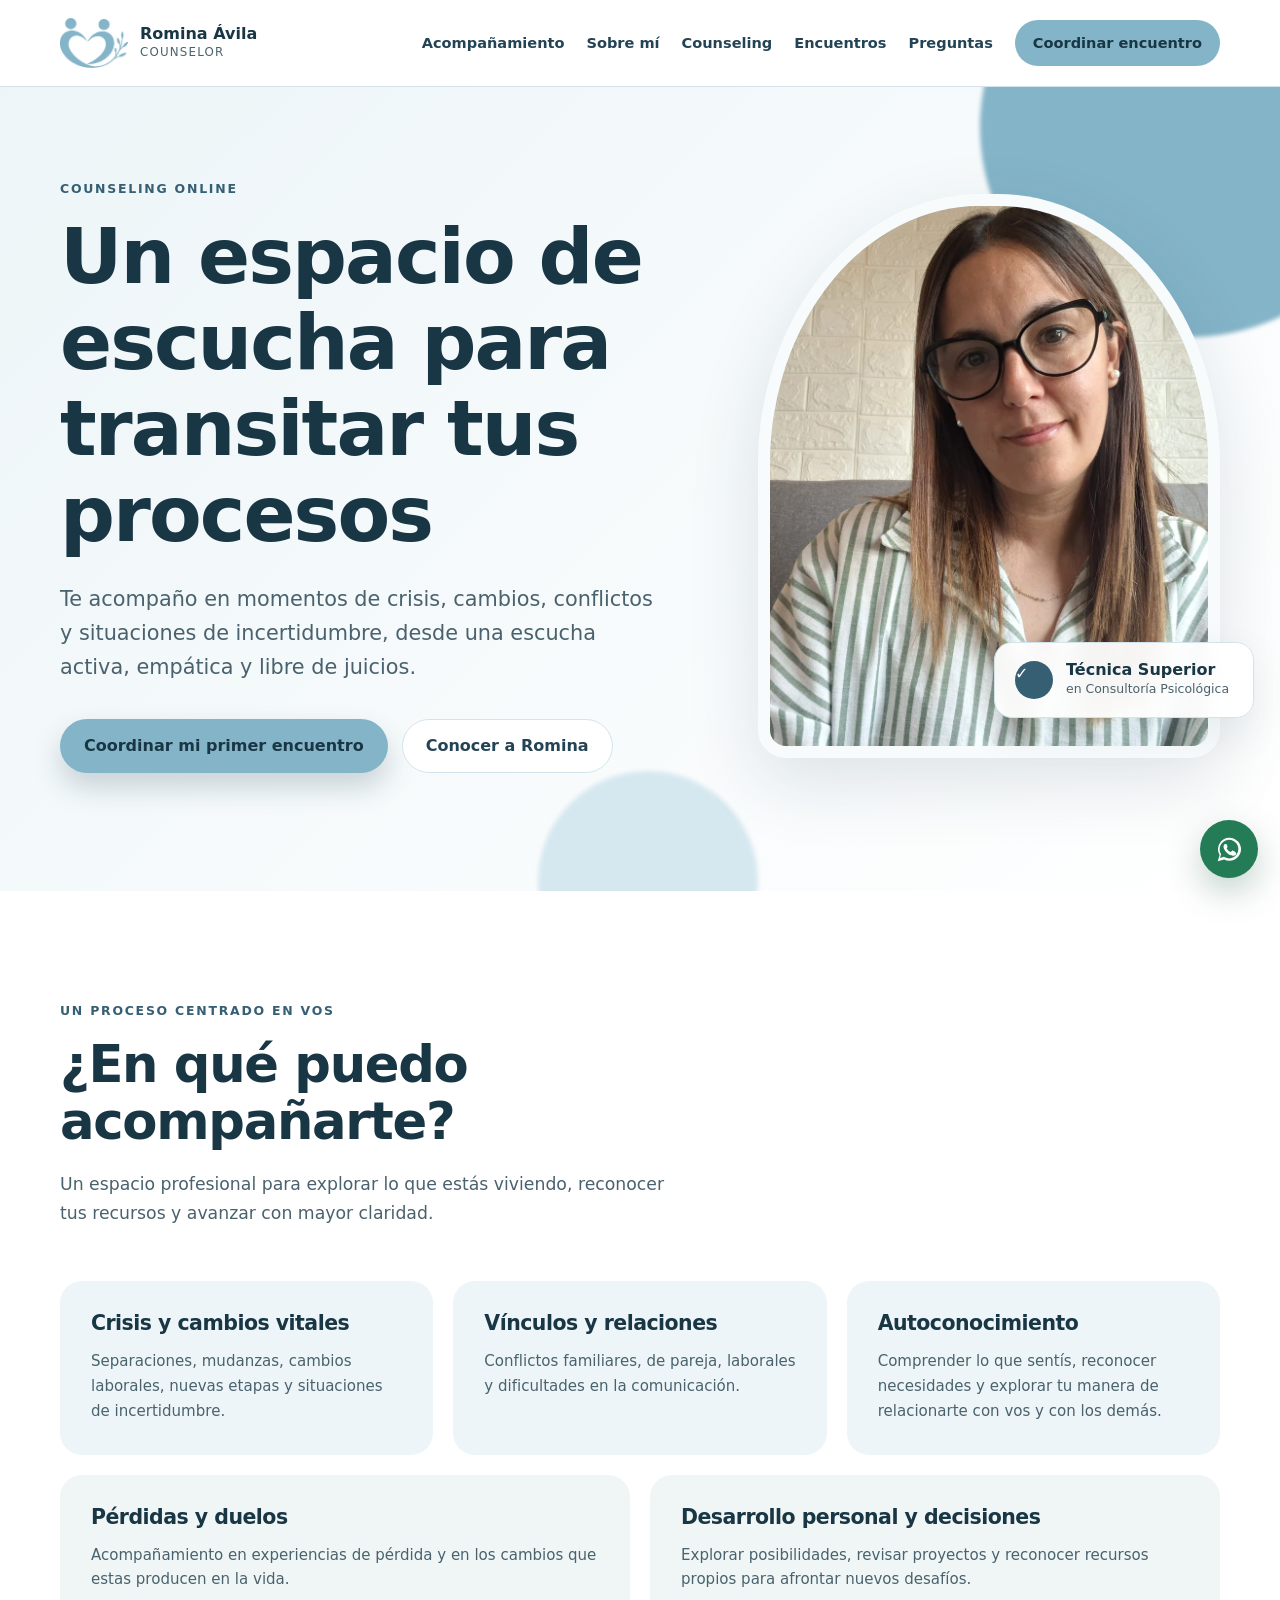
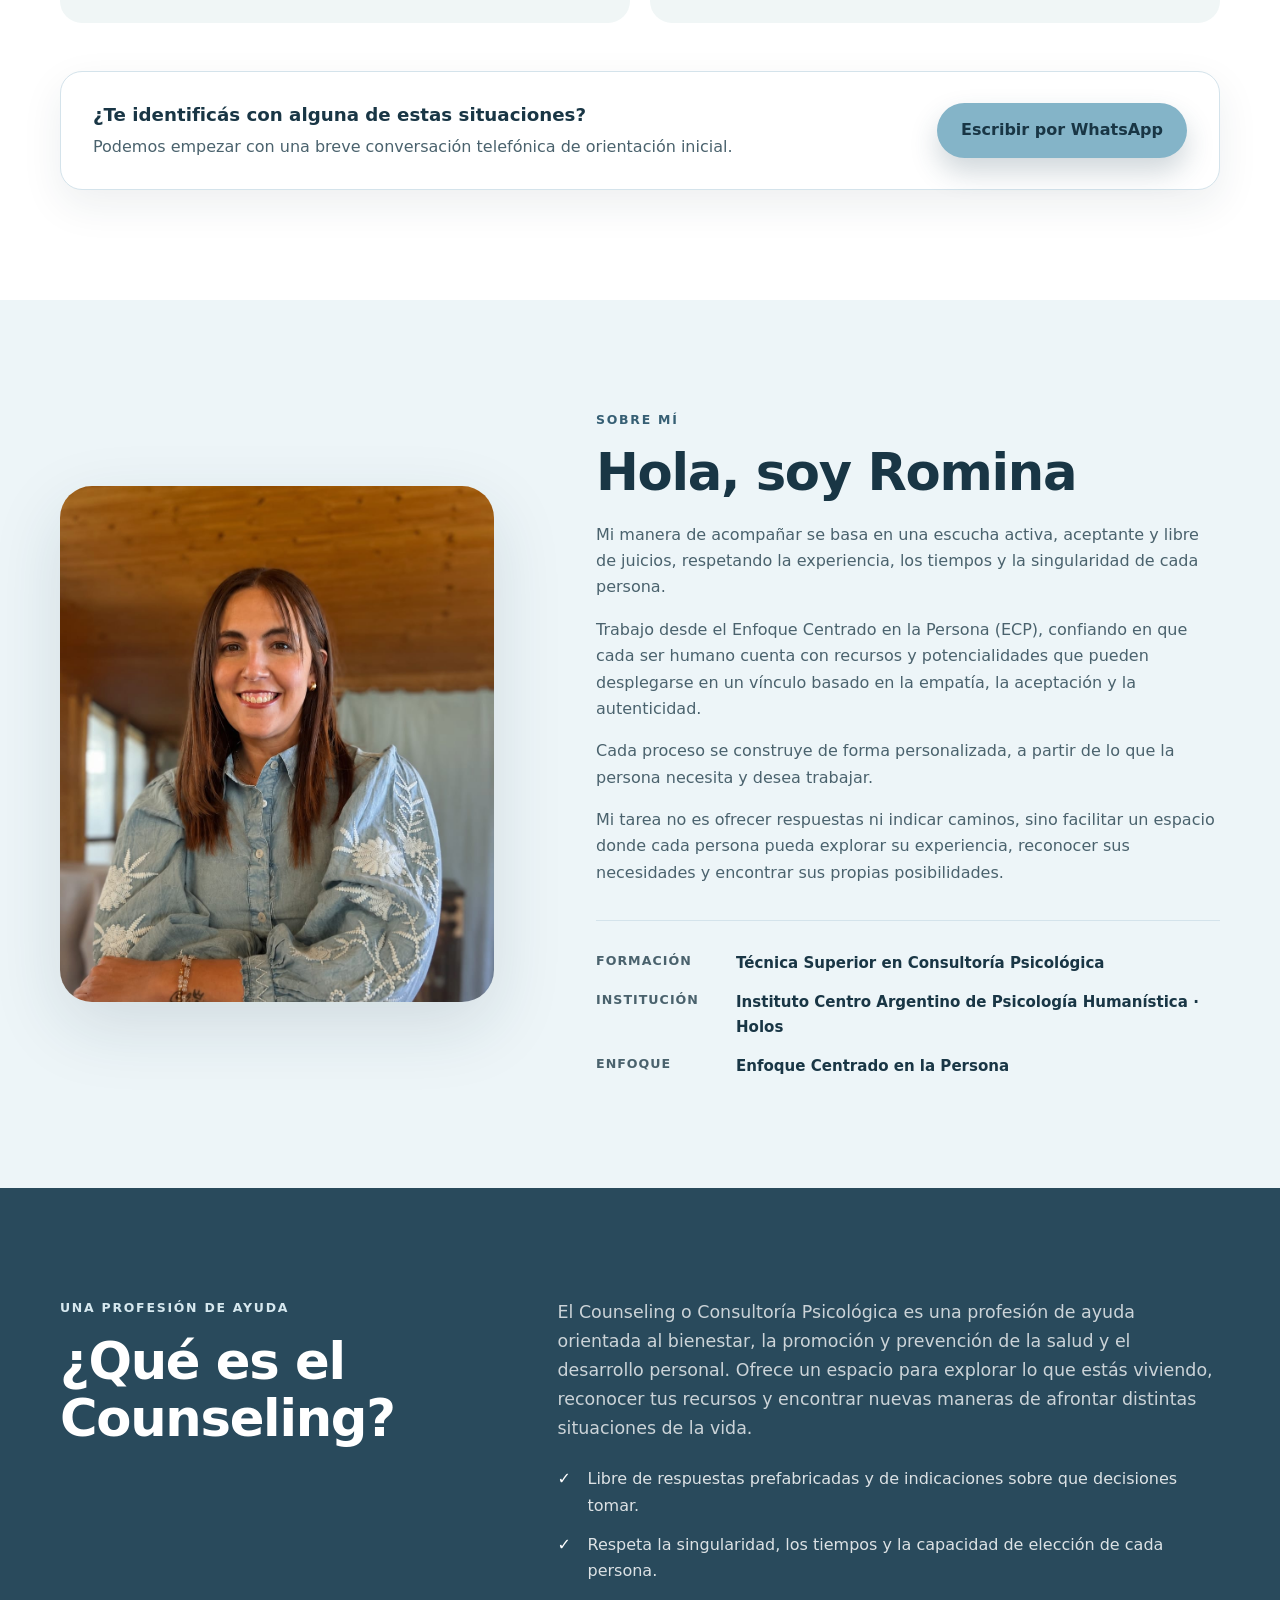
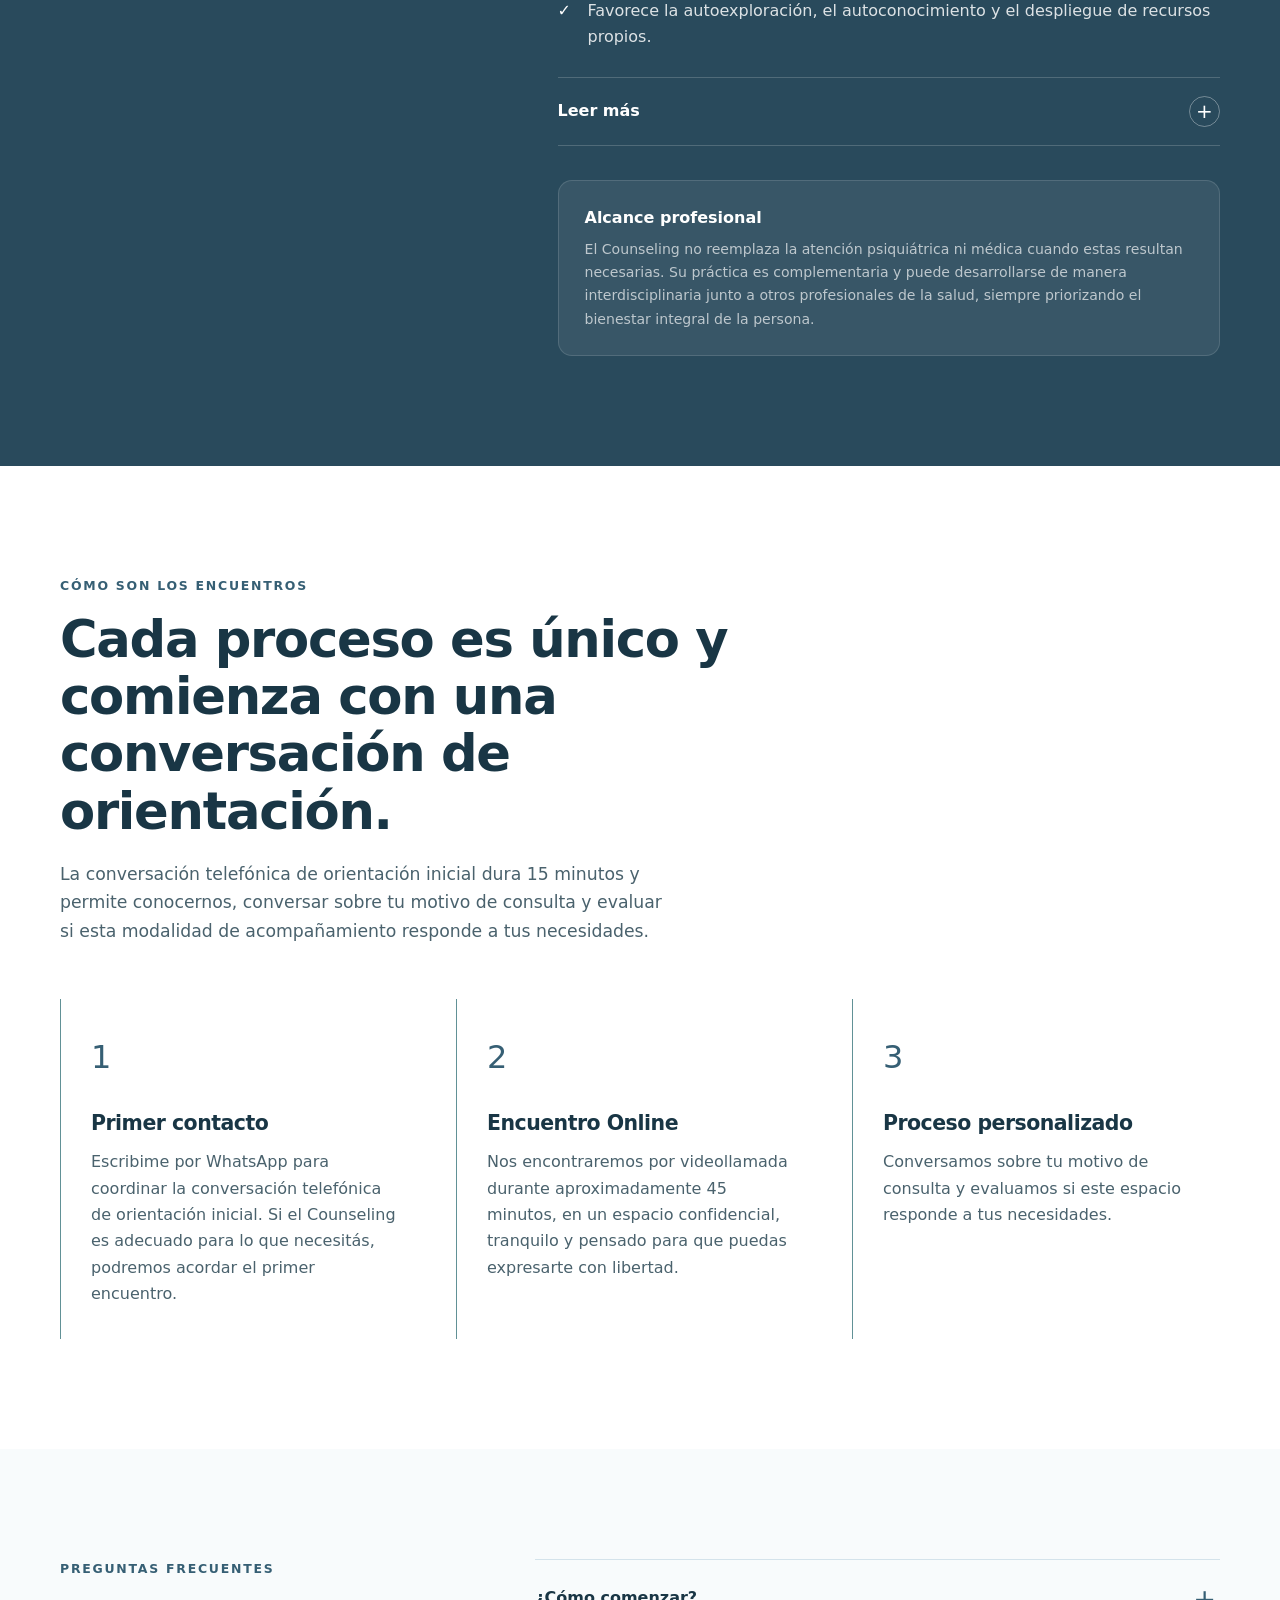
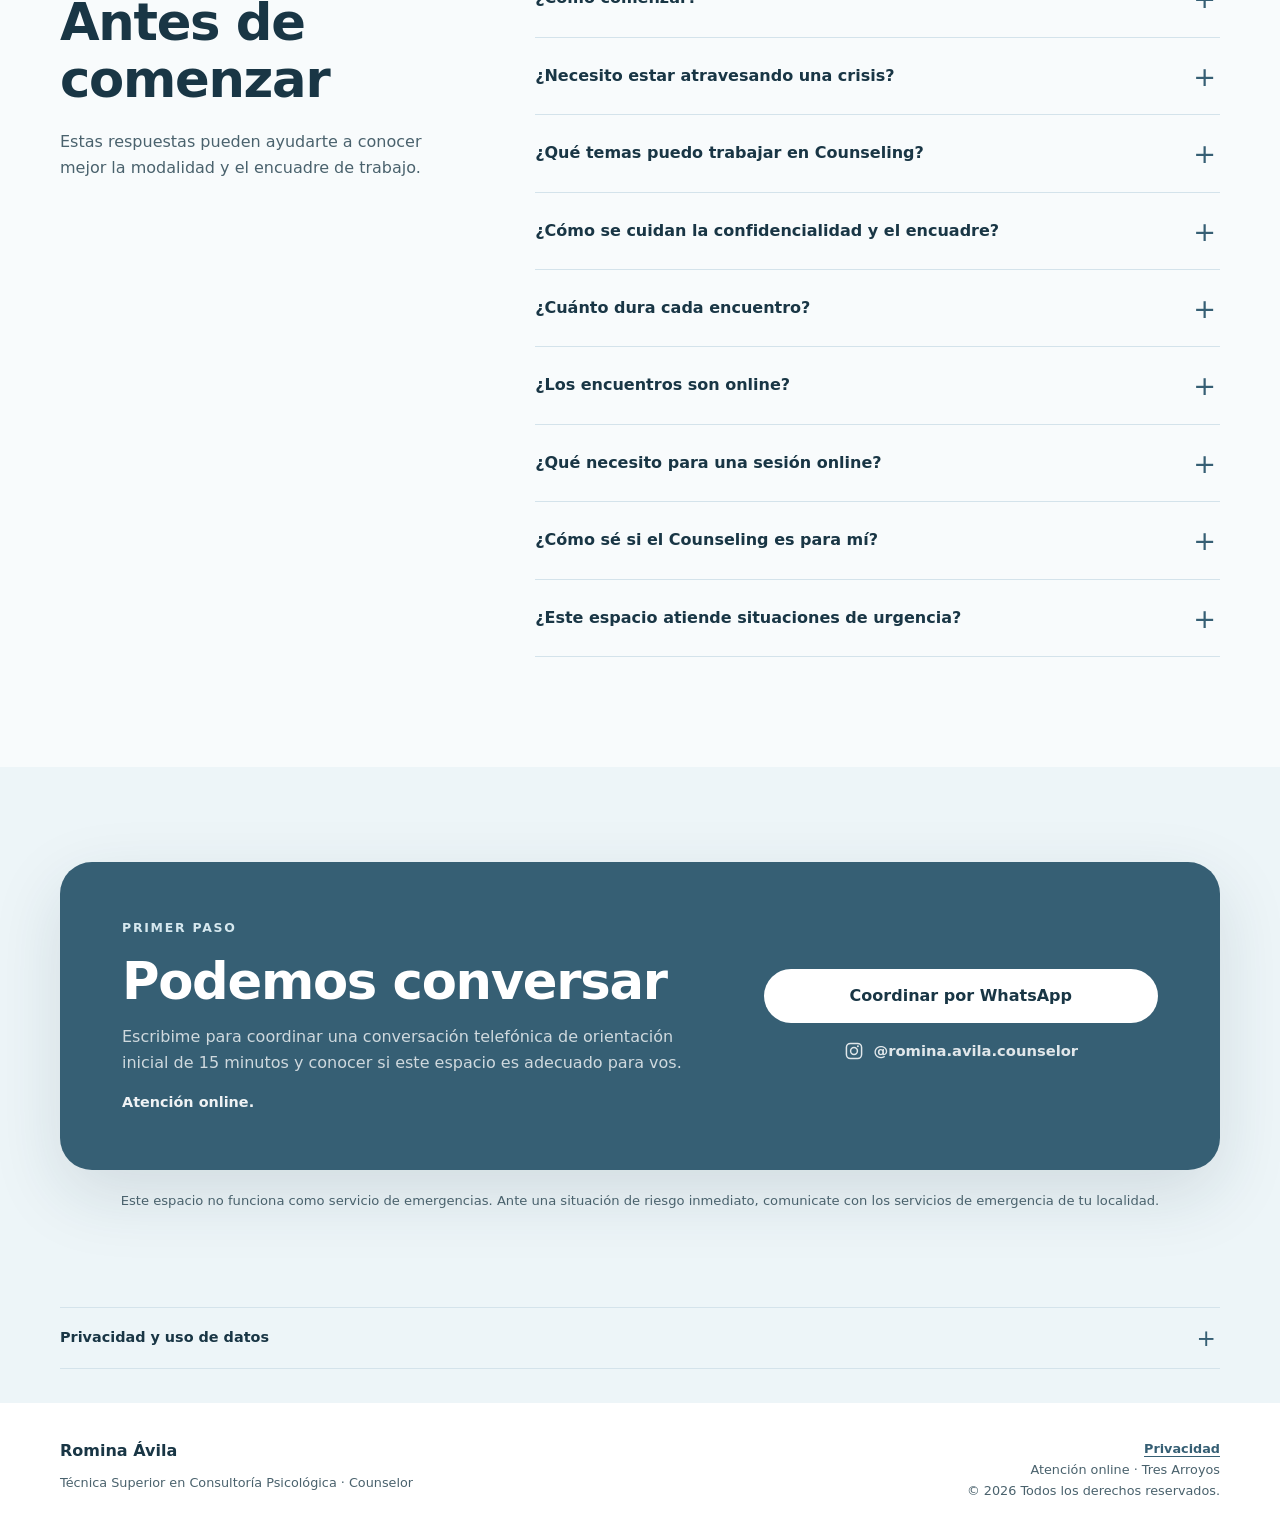
==== commit b8b6650b: "Eliminar referencias a edades en el sitio" ====
--- a/index.html
+++ b/index.html
@@ -15,10 +15,10 @@
   <meta charset="utf-8">
   <meta name="viewport" content="width=device-width, initial-scale=1">
 
-  <title>Counseling online para adolescentes y adultos | Romina Ávila</title>
+  <title>Counseling online | Romina Ávila</title>
 
   <meta name="description"
-    content="Counseling online para adolescentes desde los 13 años y personas adultas. Conversación telefónica de orientación inicial con Romina Ávila, Técnica Superior en Consultoría Psicológica.">
+    content="Counseling online. Conversación telefónica de orientación inicial con Romina Ávila, Técnica Superior en Consultoría Psicológica.">
   <meta name="robots" content="index, follow">
   <meta name="theme-color" content="#84B4C8">
 
@@ -27,9 +27,9 @@
   <meta property="og:locale" content="es_AR">
   <meta property="og:type" content="website">
   <meta property="og:site_name" content="Romina Ávila Counselor">
-  <meta property="og:title" content="Counseling online para adolescentes y adultos | Romina Ávila">
+  <meta property="og:title" content="Counseling online | Romina Ávila">
   <meta property="og:description"
-    content="Un espacio online de escucha y acompañamiento. Counseling para adolescentes desde los 13 años y personas adultas.">
+    content="Un espacio online de escucha y acompañamiento.">
   <meta property="og:url" content="https://romina-avila-counselor.com.ar/">
   <meta property="og:image" content="https://romina-avila-counselor.com.ar/assets/romina-avila.webp">
   <meta property="og:image:alt" content="Retrato profesional de Romina Ávila, Counselor">
@@ -37,7 +37,7 @@
   <meta name="twitter:card" content="summary_large_image">
   <meta name="twitter:title" content="Counseling online | Romina Ávila">
   <meta name="twitter:description"
-    content="Acompañamiento online para adolescentes desde los 13 años y personas adultas.">
+    content="Acompañamiento online.">
   <meta name="twitter:image" content="https://romina-avila-counselor.com.ar/assets/romina-avila.webp">
 
   <link rel="preload" href="assets/romina-avila.webp" as="image" type="image/webp">
@@ -51,7 +51,7 @@
       "name": "Romina Ávila Counselor",
       "url": "https://romina-avila-counselor.com.ar/",
       "image": "https://romina-avila-counselor.com.ar/assets/romina-avila.webp",
-      "description": "Counseling online para adolescentes desde los 13 años y personas adultas.",
+      "description": "Counseling online.",
       "serviceType": "Counseling online",
       "areaServed": {
         "@type": "Country",
@@ -113,7 +113,7 @@
 
       <div class="container hero-grid">
         <div class="hero-copy">
-          <p class="eyebrow">Counseling online · Adolescentes y personas adultas</p>
+          <p class="eyebrow">Counseling online</p>
           <h1 id="hero-title">Un espacio de escucha para transitar tus procesos</h1>
 
           <p class="hero-lead">
@@ -223,9 +223,7 @@
           </p>
 
           <p>
-            Acompaño de manera online a adolescentes desde los 13 años y a personas adultas.
-            Cada proceso se construye de forma personalizada, a partir de lo que la persona
-            necesita y desea trabajar.
+            Cada proceso se construye de forma personalizada, a partir de lo que la persona necesita y desea trabajar.
           </p>
 
           <p>
@@ -449,7 +447,7 @@
             si este espacio es adecuado para vos.
           </p>
           <p class="contact-small">
-            Atención online para adolescentes desde los 13 años y personas adultas.
+            Atención online.
           </p>
         </div>
 
